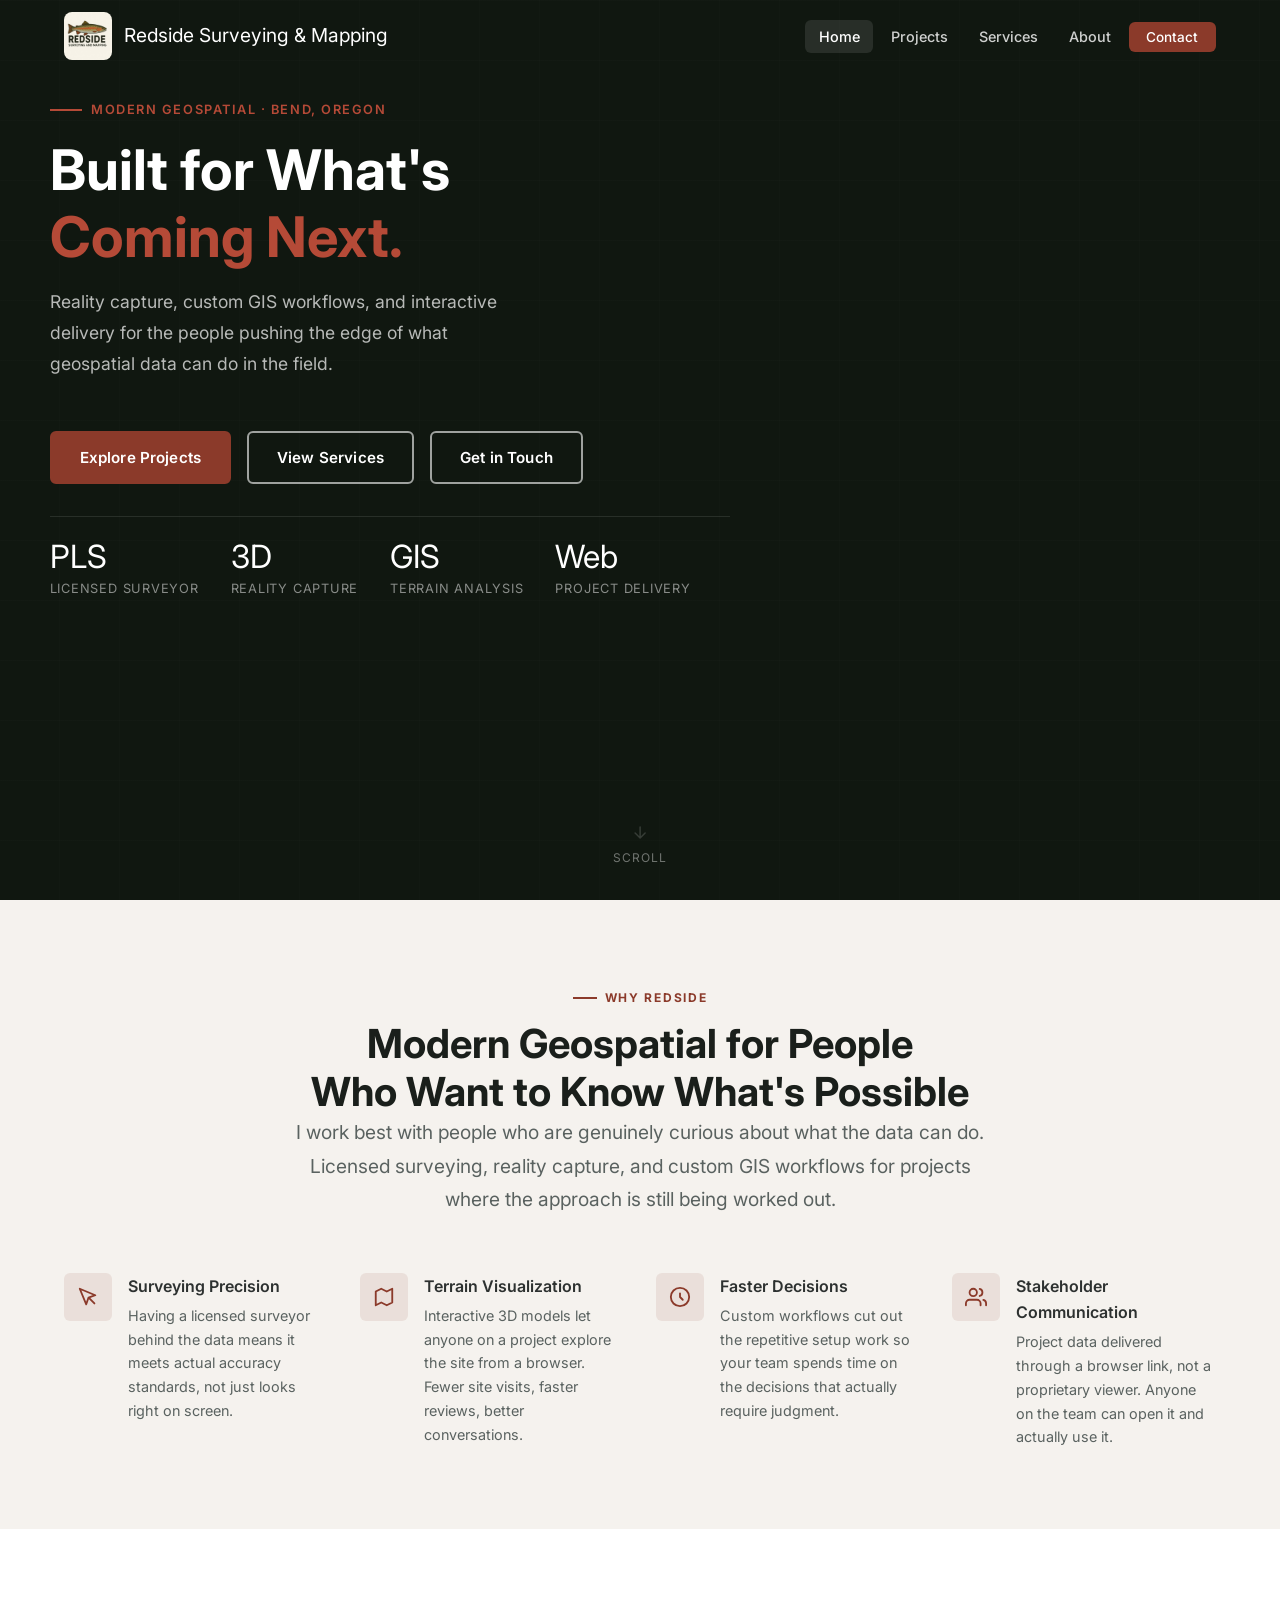
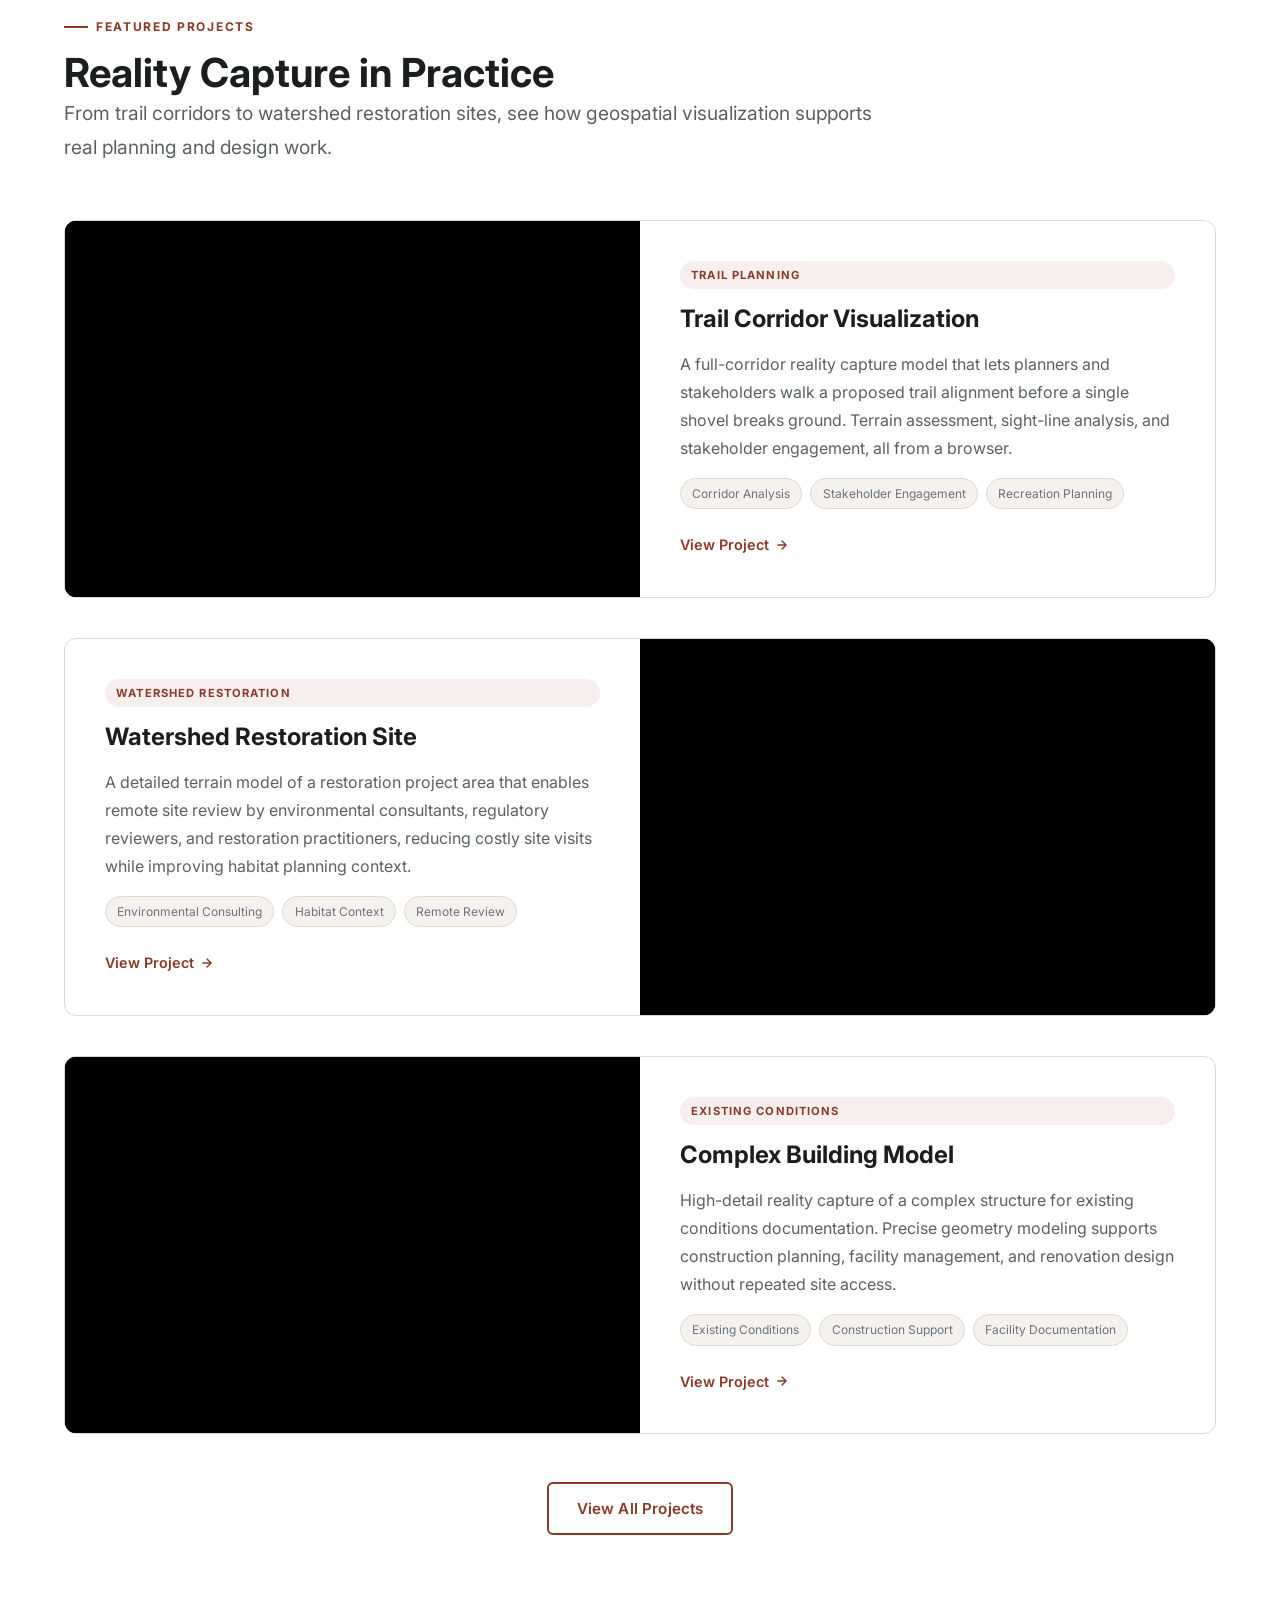
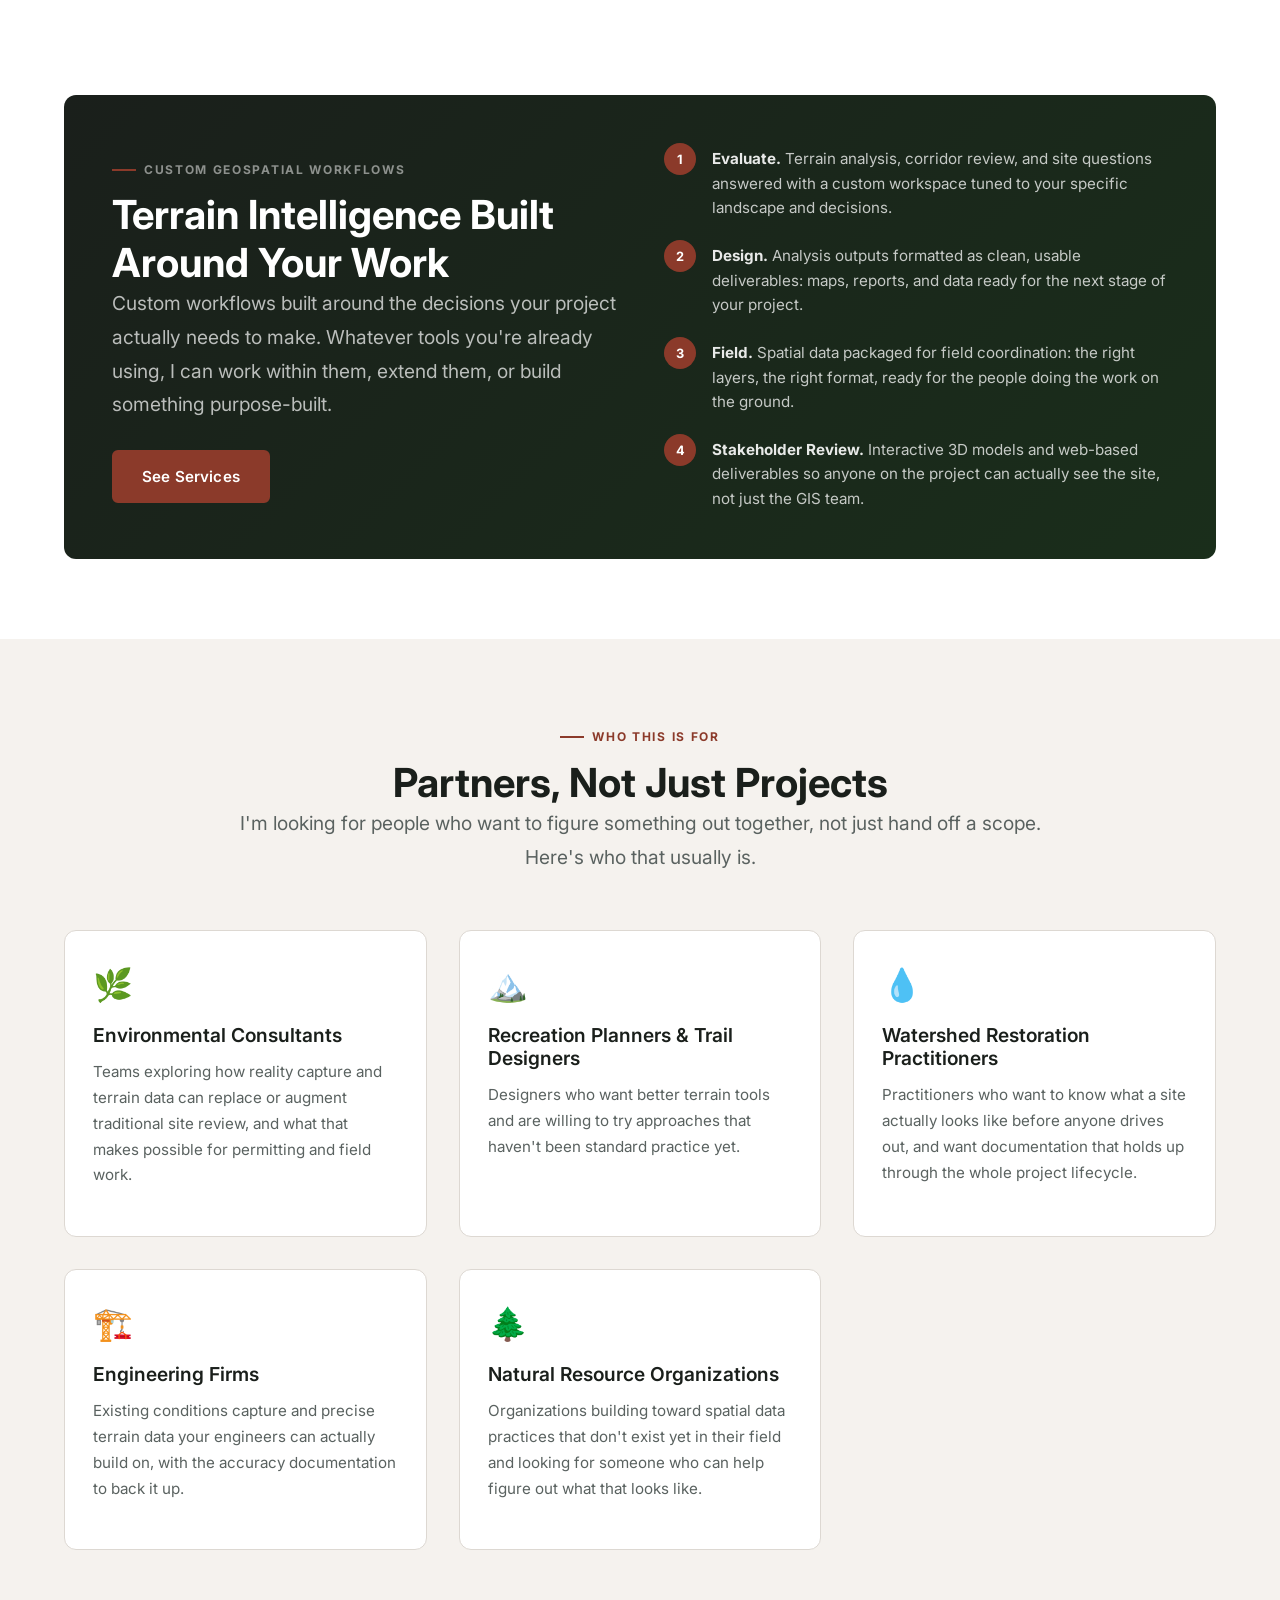
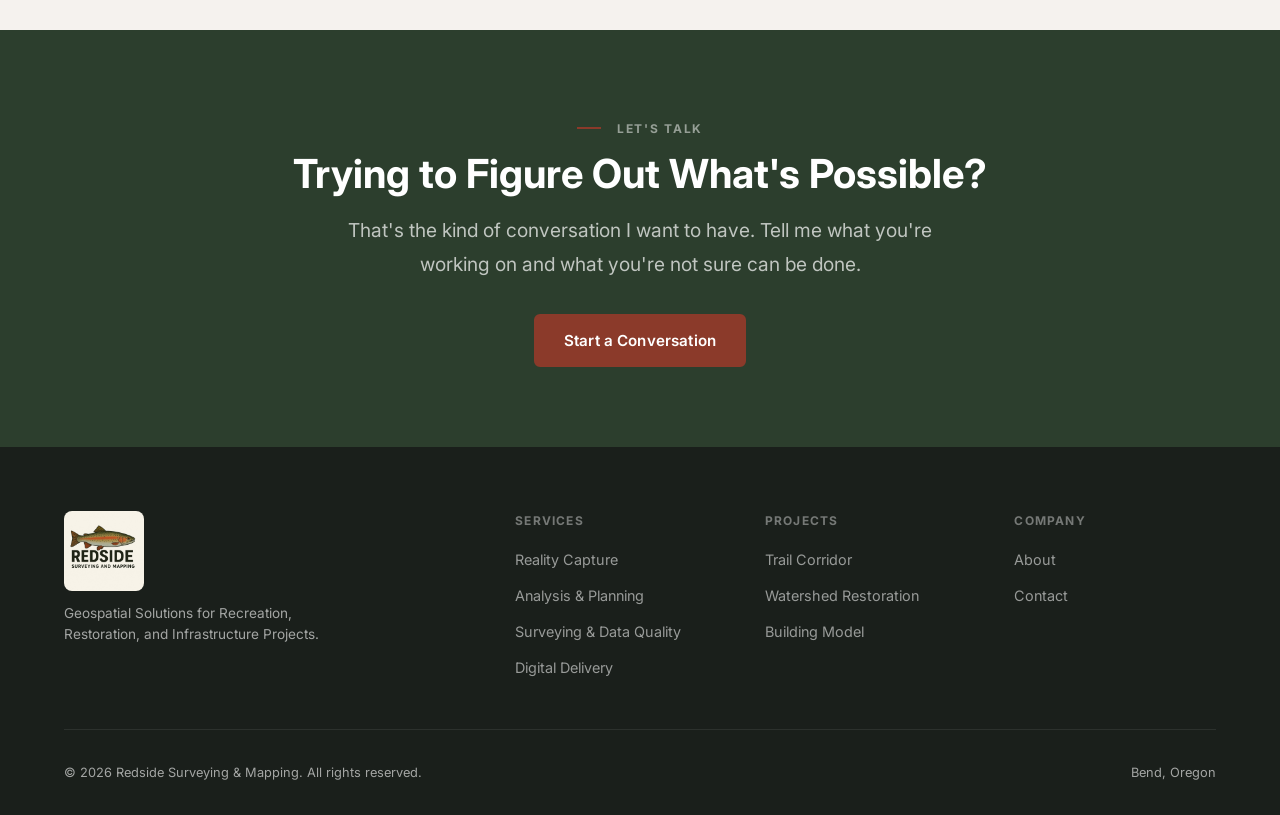
==== index.html @ d4990565 "Remove video placeholder, simplify hero layout, fix carousel timing Co-authored-by: Cursor <cursorag" ====
<!DOCTYPE html>
<html lang="en">
<head>
  <meta charset="UTF-8" />
  <meta name="viewport" content="width=device-width, initial-scale=1, maximum-scale=1, user-scalable=0" />
  <title>Redside Surveying & Mapping | Geospatial Consulting</title>
  <meta name="description" content="Redside Surveying & Mapping provides reality capture, GIS analysis, terrain visualization, and surveying services for environmental consultants, recreation planners, and infrastructure projects in the Pacific Northwest." />
  <link rel="preconnect" href="https://fonts.googleapis.com" />
  <link rel="preconnect" href="https://fonts.gstatic.com" crossorigin />
  <link href="https://fonts.googleapis.com/css2?family=Inter:wght@400;500;600;700;800&display=swap" rel="stylesheet" />
  <link rel="stylesheet" href="css/style.css" />
  <style>
    .fade-in { opacity: 0; transform: translateY(24px); transition: opacity 600ms ease, transform 600ms ease; }
    .fade-in.visible { opacity: 1; transform: translateY(0); }
  </style>
</head>
<body>

  <!-- ===== Navigation ===== -->
  <nav class="nav" aria-label="Main navigation">
    <div class="container nav__inner">
      <a href="index.html" class="nav__logo">
        <img src="images/logo.png" alt="Redside Surveying &amp; Mapping" class="nav__logo-img" />
        <div class="nav__logo-text">
          <span class="nav__logo-name">Redside Surveying &amp; Mapping</span>
        </div>
      </a>
      <ul class="nav__links" role="list">
        <li><a href="index.html">Home</a></li>
        <li><a href="portfolio.html">Projects</a></li>
        <li><a href="services.html">Services</a></li>
        <li><a href="about.html">About</a></li>
        <li><a href="contact.html" class="nav__cta">Contact</a></li>
      </ul>
      <button class="nav__toggle" aria-label="Toggle navigation" aria-expanded="false">
        <span></span><span></span><span></span>
      </button>
    </div>
  </nav>

  <!-- ===== Hero ===== -->
  <section class="hero">
    <div class="hero__carousel">
      <div class="hero__slide active">
        <img src="images/Tumalo_Pano.JPG" alt="Tumalo panorama" class="hero__slide-img hero__slide-img--zoom" />
      </div>
      <div class="hero__slide">
        <img src="images/TumaloCreek_mesh.png" alt="Tumalo Creek reality mesh" class="hero__slide-img" />
      </div>
      <div class="hero__slide">
        <img src="images/Lower DB Butte_UAS.JPG" alt="Lower DB Butte UAS aerial" class="hero__slide-img" />
      </div>
    </div>
    <div class="hero__dim"></div>
    <div class="hero__topo"></div>
    <div class="container hero__content">
      <div class="hero__layout">
        <div class="hero__intro">
          <div class="hero__eyebrow">Modern Geospatial · Bend, Oregon</div>
          <h1>
            Built for What's
            <span>Coming Next.</span>
          </h1>
          <p class="hero__lead">
            Reality capture, custom GIS workflows, and interactive delivery 
            for the people pushing the edge of what geospatial data can do in the field.
          </p>
        </div>

        <div class="hero__rest">
          <div class="hero__actions">
            <a href="portfolio.html" class="btn btn-primary">Explore Projects</a>
            <a href="services.html" class="btn btn-outline">View Services</a>
            <a href="contact.html" class="btn btn-outline">Get in Touch</a>
          </div>
          <div class="hero__stats">
            <div>
              <div class="hero__stat-value">PLS</div>
              <div class="hero__stat-label">Licensed Surveyor</div>
            </div>
            <div>
              <div class="hero__stat-value">3D</div>
              <div class="hero__stat-label">Reality Capture</div>
            </div>
            <div>
              <div class="hero__stat-value">GIS</div>
              <div class="hero__stat-label">Terrain Analysis</div>
            </div>
            <div>
              <div class="hero__stat-value">Web</div>
              <div class="hero__stat-label">Project Delivery</div>
            </div>
          </div>
        </div>
      </div>
    </div>
    <div class="hero__scroll" aria-hidden="true">
      <svg width="16" height="16" viewBox="0 0 16 16" fill="none">
        <path d="M8 3v10M3 9l5 5 5-5" stroke="currentColor" stroke-width="1.5" stroke-linecap="round" stroke-linejoin="round"/>
      </svg>
      Scroll
    </div>
  </section>

  <!-- ===== Value Proposition ===== -->
  <section class="section bg-cream">
    <div class="container">
      <div class="section-header center fade-in">
        <div class="section-eyebrow">Why Redside</div>
        <h2>Modern Geospatial for People<br>Who Want to Know What's Possible</h2>
        <p class="lead" style="margin-inline:auto; max-width:58ch;">
          I work best with people who are genuinely curious about what the data can do. 
          Licensed surveying, reality capture, and custom GIS workflows for projects 
          where the approach is still being worked out.
        </p>
      </div>
      <div class="feature-strip fade-in">
        <div class="feature-item">
          <div class="feature-item__icon">
            <svg width="22" height="22" viewBox="0 0 24 24" fill="none" stroke="currentColor" stroke-width="2" stroke-linecap="round" stroke-linejoin="round"><path d="M3 3l7.07 16.97 2.51-7.39 7.39-2.51L3 3z"/><path d="M13 13l6 6"/></svg>
          </div>
          <div>
            <div class="feature-item__title">Surveying Precision</div>
            <p class="feature-item__text">Having a licensed surveyor behind the data means it meets actual accuracy standards, not just looks right on screen.</p>
          </div>
        </div>
        <div class="feature-item">
          <div class="feature-item__icon">
            <svg width="22" height="22" viewBox="0 0 24 24" fill="none" stroke="currentColor" stroke-width="2" stroke-linecap="round" stroke-linejoin="round"><polygon points="3 6 9 3 15 6 21 3 21 18 15 21 9 18 3 21"/></svg>
          </div>
          <div>
            <div class="feature-item__title">Terrain Visualization</div>
            <p class="feature-item__text">Interactive 3D models let anyone on a project explore the site from a browser. Fewer site visits, faster reviews, better conversations.</p>
          </div>
        </div>
        <div class="feature-item">
          <div class="feature-item__icon">
            <svg width="22" height="22" viewBox="0 0 24 24" fill="none" stroke="currentColor" stroke-width="2" stroke-linecap="round" stroke-linejoin="round"><circle cx="12" cy="12" r="10"/><path d="M12 8v4l3 3"/></svg>
          </div>
          <div>
            <div class="feature-item__title">Faster Decisions</div>
            <p class="feature-item__text">Custom workflows cut out the repetitive setup work so your team spends time on the decisions that actually require judgment.</p>
          </div>
        </div>
        <div class="feature-item">
          <div class="feature-item__icon">
            <svg width="22" height="22" viewBox="0 0 24 24" fill="none" stroke="currentColor" stroke-width="2" stroke-linecap="round" stroke-linejoin="round"><path d="M17 21v-2a4 4 0 0 0-4-4H5a4 4 0 0 0-4 4v2"/><circle cx="9" cy="7" r="4"/><path d="M23 21v-2a4 4 0 0 0-3-3.87"/><path d="M16 3.13a4 4 0 0 1 0 7.75"/></svg>
          </div>
          <div>
            <div class="feature-item__title">Stakeholder Communication</div>
            <p class="feature-item__text">Project data delivered through a browser link, not a proprietary viewer. Anyone on the team can open it and actually use it.</p>
          </div>
        </div>
      </div>
    </div>
  </section>

  <!-- ===== Featured Projects ===== -->
  <section class="section">
    <div class="container">
      <div class="section-header fade-in">
        <div class="section-eyebrow">Featured Projects</div>
        <h2>Reality Capture in Practice</h2>
        <p class="lead">From trail corridors to watershed restoration sites, see how geospatial visualization supports real planning and design work.</p>
      </div>

      <!-- Trail Corridor -->
      <div style="margin-bottom: 2.5rem;" class="fade-in">
        <div class="project-card">
          <div class="project-card__visual">
            <div class="viewer-iframe-container">
              <iframe
                frameborder="0"
                width="800"
                height="640"
                style="background:black"
                allowfullscreen
                src="https://redsidemapping.nira.app/a/aF21v2UqTr6QHk-ubuFTnw/1"
                title="Trail Corridor Visualization 3D Model | Redside Surveying & Mapping">
              </iframe>
            </div>
          </div>
          <div class="project-card__body">
            <span class="project-card__tag">Trail Planning</span>
            <h3 class="project-card__title">Trail Corridor Visualization</h3>
            <p class="project-card__text">A full-corridor reality capture model that lets planners and stakeholders walk a proposed trail alignment before a single shovel breaks ground. Terrain assessment, sight-line analysis, and stakeholder engagement, all from a browser.</p>
            <div class="project-card__tags">
              <span class="tag-pill">Corridor Analysis</span>
              <span class="tag-pill">Stakeholder Engagement</span>
              <span class="tag-pill">Recreation Planning</span>
            </div>
            <a href="project-trail.html" class="card__link" style="margin-top:.5rem;">
              View Project
              <svg width="14" height="14" viewBox="0 0 24 24" fill="none" stroke="currentColor" stroke-width="2.5" stroke-linecap="round" stroke-linejoin="round"><path d="M5 12h14M12 5l7 7-7 7"/></svg>
            </a>
          </div>
        </div>
      </div>

      <!-- Watershed -->
      <div style="margin-bottom: 2.5rem;" class="fade-in">
        <div class="project-card project-card--reverse">
          <div class="project-card__visual">
            <div class="viewer-iframe-container">
              <iframe
                frameborder="0"
                width="800"
                height="640"
                style="background:black"
                allowfullscreen
                src="https://redsidemapping.nira.app/a/89-wfMpBTC66tqV2csEcsw/1"
                title="Watershed Restoration Site 3D Model | Redside Surveying & Mapping">
              </iframe>
            </div>
          </div>
          <div class="project-card__body">
            <span class="project-card__tag">Watershed Restoration</span>
            <h3 class="project-card__title">Watershed Restoration Site</h3>
            <p class="project-card__text">A detailed terrain model of a restoration project area that enables remote site review by environmental consultants, regulatory reviewers, and restoration practitioners, reducing costly site visits while improving habitat planning context.</p>
            <div class="project-card__tags">
              <span class="tag-pill">Environmental Consulting</span>
              <span class="tag-pill">Habitat Context</span>
              <span class="tag-pill">Remote Review</span>
            </div>
            <a href="project-watershed.html" class="card__link" style="margin-top:.5rem;">
              View Project
              <svg width="14" height="14" viewBox="0 0 24 24" fill="none" stroke="currentColor" stroke-width="2.5" stroke-linecap="round" stroke-linejoin="round"><path d="M5 12h14M12 5l7 7-7 7"/></svg>
            </a>
          </div>
        </div>
      </div>

      <!-- Building -->
      <div class="fade-in">
        <div class="project-card">
          <div class="project-card__visual">
            <div class="viewer-iframe-container">
              <iframe
                frameborder="0"
                width="800"
                height="640"
                style="background:black"
                allowfullscreen
                src="https://redsidemapping.nira.app/a/6LRWNEmNTcmTe2MJr3DRqQ/1"
                title="Complex Building 3D Model | Redside Surveying & Mapping">
              </iframe>
            </div>
          </div>
          <div class="project-card__body">
            <span class="project-card__tag">Existing Conditions</span>
            <h3 class="project-card__title">Complex Building Model</h3>
            <p class="project-card__text">High-detail reality capture of a complex structure for existing conditions documentation. Precise geometry modeling supports construction planning, facility management, and renovation design without repeated site access.</p>
            <div class="project-card__tags">
              <span class="tag-pill">Existing Conditions</span>
              <span class="tag-pill">Construction Support</span>
              <span class="tag-pill">Facility Documentation</span>
            </div>
            <a href="project-building.html" class="card__link" style="margin-top:.5rem;">
              View Project
              <svg width="14" height="14" viewBox="0 0 24 24" fill="none" stroke="currentColor" stroke-width="2.5" stroke-linecap="round" stroke-linejoin="round"><path d="M5 12h14M12 5l7 7-7 7"/></svg>
            </a>
          </div>
        </div>
      </div>

      <div style="text-align:center; margin-top:3rem;" class="fade-in">
        <a href="portfolio.html" class="btn btn-outline-dark">View All Projects</a>
      </div>
    </div>
  </section>

  <!-- ===== Custom Workflows / Terrain Intelligence ===== -->
  <section class="section">
    <div class="container fade-in">
      <div class="workflow-highlight">
        <div>
          <div class="section-eyebrow" style="color:rgba(255,255,255,.5);">Custom Geospatial Workflows</div>
          <h2>Terrain Intelligence Built Around Your Work</h2>
          <p class="lead" style="margin-bottom:1.75rem;">Custom workflows built around the decisions your project actually needs to make. Whatever tools you're already using, I can work within them, extend them, or build something purpose-built.</p>
          <a href="services.html" class="btn btn-primary">See Services</a>
        </div>
        <div class="workflow-highlight__steps">
          <div class="workflow-step">
            <div class="workflow-step__num">1</div>
            <p class="workflow-step__text"><strong style="color:rgba(255,255,255,.9);">Evaluate.</strong> Terrain analysis, corridor review, and site questions answered with a custom workspace tuned to your specific landscape and decisions.</p>
          </div>
          <div class="workflow-step">
            <div class="workflow-step__num">2</div>
            <p class="workflow-step__text"><strong style="color:rgba(255,255,255,.9);">Design.</strong> Analysis outputs formatted as clean, usable deliverables: maps, reports, and data ready for the next stage of your project.</p>
          </div>
          <div class="workflow-step">
            <div class="workflow-step__num">3</div>
            <p class="workflow-step__text"><strong style="color:rgba(255,255,255,.9);">Field.</strong> Spatial data packaged for field coordination: the right layers, the right format, ready for the people doing the work on the ground.</p>
          </div>
          <div class="workflow-step">
            <div class="workflow-step__num">4</div>
            <p class="workflow-step__text"><strong style="color:rgba(255,255,255,.9);">Stakeholder Review.</strong> Interactive 3D models and web-based deliverables so anyone on the project can actually see the site, not just the GIS team.</p>
          </div>
        </div>
      </div>
    </div>
  </section>

  <!-- ===== Who We Serve ===== -->
  <section class="section bg-cream">
    <div class="container">
      <div class="section-header center fade-in">
        <div class="section-eyebrow">Who This Is For</div>
        <h2>Partners, Not Just Projects</h2>
        <p class="lead" style="margin-inline:auto;">I'm looking for people who want to figure something out together, not just hand off a scope. Here's who that usually is.</p>
      </div>
      <div class="grid-3 fade-in">
        <div class="card">
          <div class="card__body">
            <div style="font-size:2rem; margin-bottom:.75rem;">🌿</div>
            <h4 class="card__title">Environmental Consultants</h4>
            <p class="card__text">Teams exploring how reality capture and terrain data can replace or augment traditional site review, and what that makes possible for permitting and field work.</p>
          </div>
        </div>
        <div class="card">
          <div class="card__body">
            <div style="font-size:2rem; margin-bottom:.75rem;">🏔️</div>
            <h4 class="card__title">Recreation Planners &amp; Trail Designers</h4>
            <p class="card__text">Designers who want better terrain tools and are willing to try approaches that haven't been standard practice yet.</p>
          </div>
        </div>
        <div class="card">
          <div class="card__body">
            <div style="font-size:2rem; margin-bottom:.75rem;">💧</div>
            <h4 class="card__title">Watershed Restoration Practitioners</h4>
            <p class="card__text">Practitioners who want to know what a site actually looks like before anyone drives out, and want documentation that holds up through the whole project lifecycle.</p>
          </div>
        </div>
        <div class="card">
          <div class="card__body">
            <div style="font-size:2rem; margin-bottom:.75rem;">🏗️</div>
            <h4 class="card__title">Engineering Firms</h4>
            <p class="card__text">Existing conditions capture and precise terrain data your engineers can actually build on, with the accuracy documentation to back it up.</p>
          </div>
        </div>
        <div class="card">
          <div class="card__body">
            <div style="font-size:2rem; margin-bottom:.75rem;">🌲</div>
            <h4 class="card__title">Natural Resource Organizations</h4>
            <p class="card__text">Organizations building toward spatial data practices that don't exist yet in their field and looking for someone who can help figure out what that looks like.</p>
          </div>
        </div>
      </div>
    </div>
  </section>

  <!-- ===== CTA Banner ===== -->
  <section class="section bg-earth">
    <div class="container text-center fade-in">
      <div class="section-eyebrow" style="color:rgba(255,255,255,.5); justify-content:center;">
        <span style="background:rgba(255,255,255,.2);"></span>
        Let's Talk
      </div>
      <h2 style="color:#fff; margin-bottom:1rem;">Trying to Figure Out What's Possible?</h2>
      <p class="lead" style="color:rgba(255,255,255,.7); margin-inline:auto; max-width:50ch; margin-bottom:2rem;">
        That's the kind of conversation I want to have. Tell me what you're working on and what you're not sure can be done.
      </p>
      <a href="contact.html" class="btn btn-primary">Start a Conversation</a>
    </div>
  </section>

  <!-- ===== Footer ===== -->
  <footer class="footer">
    <div class="container">
      <div class="footer__grid">
        <div>
          <img src="images/logo.png" alt="Redside Surveying &amp; Mapping" style="height:80px; border-radius:8px; margin-bottom:.75rem; display:block;" />
          <p class="footer__tagline">Geospatial Solutions for Recreation,<br>Restoration, and Infrastructure Projects.</p>
        </div>
        <div>
          <div class="footer__heading">Services</div>
          <ul class="footer__links">
            <li><a href="services.html">Reality Capture</a></li>
            <li><a href="services.html">Analysis &amp; Planning</a></li>
            <li><a href="services.html">Surveying &amp; Data Quality</a></li>
            <li><a href="services.html">Digital Delivery</a></li>
          </ul>
        </div>
        <div>
          <div class="footer__heading">Projects</div>
          <ul class="footer__links">
            <li><a href="project-trail.html">Trail Corridor</a></li>
            <li><a href="project-watershed.html">Watershed Restoration</a></li>
            <li><a href="project-building.html">Building Model</a></li>
          </ul>
        </div>
        <div>
          <div class="footer__heading">Company</div>
          <ul class="footer__links">
            <li><a href="about.html">About</a></li>
            <li><a href="contact.html">Contact</a></li>
          </ul>
        </div>
      </div>
      <div class="footer__bottom">
        <span>&copy; 2026 Redside Surveying &amp; Mapping. All rights reserved.</span>
        <span>Bend, Oregon</span>
      </div>
    </div>
  </footer>

  <script src="js/main.js"></script>
</body>
</html>
---- css/style.css ----
/* ============================================================
   Redside Surveying & Mapping — Main Stylesheet
   ============================================================ */

/* --- Variables & Reset ------------------------------------ */
:root {
  --color-earth:       #2C3E2D;   /* deep forest green */
  --color-rust:        #8B3A2A;   /* redside accent */
  --color-rust-light:  #B54A37;
  --color-stone:       #6B7280;
  --color-cream:       #F5F2EE;
  --color-white:       #FFFFFF;
  --color-dark:        #1A1F1B;
  --color-text:        #2D3130;
  --color-text-muted:  #5A6260;
  --color-border:      #DDD8D2;

  --font-sans:    'Inter', system-ui, -apple-system, sans-serif;
  --font-serif:   'Inter', system-ui, -apple-system, sans-serif;

  --max-width: 1200px;
  --nav-height: 72px;
  --radius: 6px;
  --radius-lg: 12px;
  --shadow-sm: 0 1px 3px rgba(0,0,0,.08);
  --shadow-md: 0 4px 16px rgba(0,0,0,.10);
  --shadow-lg: 0 8px 32px rgba(0,0,0,.14);

  --transition: 220ms ease;
}

*, *::before, *::after { box-sizing: border-box; margin: 0; padding: 0; }

html { scroll-behavior: smooth; font-size: 16px; }

body {
  font-family: var(--font-sans);
  color: var(--color-text);
  background: var(--color-white);
  line-height: 1.65;
  -webkit-font-smoothing: antialiased;
}

img { display: block; max-width: 100%; height: auto; }
a  { color: inherit; text-decoration: none; }
ul { list-style: none; }

/* --- Typography ------------------------------------------- */
h1, h2, h3, h4 {
  font-family: var(--font-serif);
  font-weight: 700;
  line-height: 1.2;
  color: var(--color-dark);
}
h1 { font-size: clamp(2rem, 5vw, 3.5rem); }
h2 { font-size: clamp(1.6rem, 3.5vw, 2.5rem); }
h3 { font-size: clamp(1.2rem, 2.5vw, 1.6rem); }
h4 { font-size: 1.1rem; font-family: var(--font-sans); font-weight: 600; }

p { max-width: 68ch; }

.lead {
  font-size: clamp(1.05rem, 2vw, 1.2rem);
  color: var(--color-text-muted);
  line-height: 1.75;
}

/* --- Layout Utilities ------------------------------------- */
.container {
  width: 100%;
  max-width: var(--max-width);
  margin-inline: auto;
  padding-inline: 1.5rem;
}

.section { padding: 5rem 0; }
.section--sm { padding: 3rem 0; }
.section--lg { padding: 7rem 0; }

.grid-2 { display: grid; grid-template-columns: repeat(2, 1fr); gap: 2.5rem; }
.grid-3 { display: grid; grid-template-columns: repeat(3, 1fr); gap: 2rem; }
.grid-4 { display: grid; grid-template-columns: repeat(4, 1fr); gap: 1.5rem; }

.flex       { display: flex; }
.flex-center { display: flex; align-items: center; justify-content: center; }
.gap-1 { gap: .5rem; }
.gap-2 { gap: 1rem; }
.gap-3 { gap: 1.5rem; }

.text-center { text-align: center; }
.text-muted  { color: var(--color-text-muted); }

.bg-cream { background: var(--color-cream); }
.bg-dark  { background: var(--color-dark); color: var(--color-white); }
.bg-earth { background: var(--color-earth); color: var(--color-white); }

/* --- Buttons --------------------------------------------- */
.btn {
  display: inline-flex;
  align-items: center;
  gap: .5rem;
  padding: .75rem 1.75rem;
  border-radius: var(--radius);
  font-weight: 600;
  font-size: .95rem;
  letter-spacing: .01em;
  cursor: pointer;
  border: 2px solid transparent;
  transition: all var(--transition);
  white-space: nowrap;
}

.btn-primary {
  background: var(--color-rust);
  color: var(--color-white);
  border-color: var(--color-rust);
}
.btn-primary:hover {
  background: var(--color-rust-light);
  border-color: var(--color-rust-light);
  transform: translateY(-1px);
  box-shadow: var(--shadow-md);
}

.btn-outline {
  background: transparent;
  color: var(--color-white);
  border-color: rgba(255,255,255,.6);
}
.btn-outline:hover {
  background: rgba(255,255,255,.12);
  border-color: var(--color-white);
}

.btn-outline-dark {
  background: transparent;
  color: var(--color-rust);
  border-color: var(--color-rust);
}
.btn-outline-dark:hover {
  background: var(--color-rust);
  color: var(--color-white);
}

/* --- Navigation ------------------------------------------ */
.nav {
  position: fixed;
  top: 0; left: 0; right: 0;
  height: var(--nav-height);
  z-index: 1000;
  transition: background var(--transition), box-shadow var(--transition);
}

.nav.scrolled {
  background: rgba(26, 31, 27, .96);
  backdrop-filter: blur(10px);
  box-shadow: 0 1px 0 rgba(255,255,255,.08);
}

.nav__inner {
  display: flex;
  align-items: center;
  justify-content: space-between;
  height: 100%;
}

.nav__logo {
  display: flex;
  flex-direction: row;
  align-items: center;
  gap: .75rem;
}

.nav__logo-img {
  height: 48px;
  width: 48px;
  object-fit: cover;
  border-radius: 8px;
  flex-shrink: 0;
}

.nav__logo-text {
  display: flex;
  flex-direction: column;
  gap: .1rem;
}

.nav__logo-name {
  font-family: var(--font-serif);
  font-size: 1.2rem;
  color: var(--color-white);
  line-height: 1;
}

.nav__logo-tag {
  font-size: .65rem;
  color: rgba(255,255,255,.55);
  letter-spacing: .08em;
  text-transform: uppercase;
}

.nav__links {
  display: flex;
  align-items: center;
  gap: .25rem;
}

.nav__links a {
  padding: .5rem .85rem;
  border-radius: var(--radius);
  color: rgba(255,255,255,.8);
  font-size: .9rem;
  font-weight: 500;
  transition: all var(--transition);
}
.nav__links a:hover,
.nav__links a.active {
  color: var(--color-white);
  background: rgba(255,255,255,.1);
}

.nav__cta {
  font-size: .85rem !important;
  padding: .45rem 1.1rem !important;
  background: var(--color-rust) !important;
  color: var(--color-white) !important;
  border-radius: var(--radius) !important;
}
.nav__cta:hover {
  background: var(--color-rust-light) !important;
}

.nav__toggle {
  display: none;
  flex-direction: column;
  gap: 5px;
  cursor: pointer;
  padding: .5rem;
}
.nav__toggle span {
  display: block;
  width: 24px;
  height: 2px;
  background: var(--color-white);
  border-radius: 2px;
  transition: all var(--transition);
}

/* --- Hero ------------------------------------------------- */
.hero {
  position: relative;
  min-height: 100vh;
  display: flex;
  align-items: flex-start;
  overflow: hidden;
  background: var(--color-dark);
}

.hero__bg {
  position: absolute;
  inset: 0;
  background: linear-gradient(
    135deg,
    #0F1A10 0%,
    #1A2E1B 35%,
    #2C3E2D 65%,
    #1A2010 100%
  );
}

.hero__overlay {
  position: absolute;
  inset: 0;
  background: url("data:image/svg+xml,%3Csvg xmlns='http://www.w3.org/2000/svg' width='60' height='60'%3E%3Cpath d='M0 30 Q15 0 30 30 Q45 60 60 30' fill='none' stroke='rgba(255,255,255,.02)' stroke-width='1'/%3E%3C/svg%3E");
  opacity: .6;
}

.hero__topo {
  position: absolute;
  inset: 0;
  background-image:
    repeating-linear-gradient(
      0deg,
      transparent,
      transparent 59px,
      rgba(255,255,255,.025) 60px
    ),
    repeating-linear-gradient(
      90deg,
      transparent,
      transparent 59px,
      rgba(255,255,255,.015) 60px
    );
}

/* --- Hero carousel ---------------------------------------- */
.hero__carousel {
  position: absolute;
  inset: 0;
  overflow: hidden;
}

.hero__slide {
  position: absolute;
  inset: 0;
  opacity: 0;
  transition: opacity 1.5s ease;
}

.hero__slide.active {
  opacity: 1;
}

.hero__slide-img {
  width: 100%;
  height: 100%;
  object-fit: cover;
  object-position: center;
  display: block;
}

.hero__slide-img--zoom {
  transform: scale(1.15);
  transform-origin: center center;
}

.hero__dim {
  position: absolute;
  inset: 0;
  background: rgba(10, 18, 10, 0.58);
}

.hero__content.container {
  max-width: min(1320px, 96vw);
}

.hero__content {
  position: relative;
  z-index: 2;
  padding-top: calc(var(--nav-height) + 1.25rem);
  padding-bottom: 5rem;
  width: 100%;
}

.hero__layout {
  display: flex;
  flex-direction: column;
  gap: clamp(1.25rem, 3vw, 2rem);
  max-width: 680px;
}

.hero__intro {}

.hero__rest {}

.hero__video-player,
.hero__video-placeholder {
  width: 100%;
  aspect-ratio: 16 / 9;
  border-radius: var(--radius-lg);
}

.hero__video-player {
  border: 1px solid rgba(255, 255, 255, .18);
  box-shadow:
    0 4px 24px rgba(0, 0, 0, .4),
    0 0 0 1px rgba(181, 74, 55, .15);
}

.hero__video-placeholder {
  border: 1px solid rgba(255, 255, 255, .2);
  background: rgba(0, 0, 0, .35);
  display: flex;
  flex-direction: column;
  align-items: center;
  justify-content: center;
  gap: .75rem;
  color: rgba(255, 255, 255, .65);
  font-size: .8rem;
  font-weight: 600;
  letter-spacing: .08em;
  text-transform: uppercase;
  box-shadow:
    0 8px 48px rgba(0, 0, 0, .45),
    0 0 0 1px rgba(181, 74, 55, .2);
}

.hero__video-placeholder svg {
  width: 64px;
  height: 64px;
  opacity: .85;
  color: var(--color-rust-light);
  filter: drop-shadow(0 2px 8px rgba(0, 0, 0, .4));
}

.hero__video-caption {
  margin: .85rem 0 0;
  text-align: center;
  font-size: .78rem;
  font-weight: 600;
  letter-spacing: .06em;
  text-transform: uppercase;
  color: rgba(255, 255, 255, .55);
  line-height: 1.4;
}

.hero__eyebrow {
  display: inline-flex;
  align-items: center;
  gap: .6rem;
  font-size: .8rem;
  font-weight: 600;
  letter-spacing: .12em;
  text-transform: uppercase;
  color: var(--color-rust-light);
  margin-bottom: 1rem;
}

.hero__eyebrow::before {
  content: '';
  display: block;
  width: 32px;
  height: 2px;
  background: var(--color-rust-light);
}

.hero h1 {
  color: var(--color-white);
  margin-bottom: 1rem;
}

.hero h1 span {
  color: var(--color-rust-light);
  display: block;
}

.hero__lead {
  font-size: clamp(1rem, 2vw, 1.1rem);
  color: rgba(255,255,255,.7);
  line-height: 1.75;
  margin-bottom: 1.25rem;
  max-width: 42ch;
}

.hero__intro h1 {
  font-size: clamp(2.25rem, 4.5vw, 3.5rem);
}

.hero__actions {
  display: flex;
  gap: 1rem;
  flex-wrap: wrap;
}

.hero__stats {
  display: flex;
  gap: 2rem;
  margin-top: 2rem;
  padding-top: 1.5rem;
  border-top: 1px solid rgba(255,255,255,.1);
  flex-wrap: wrap;
}

.hero__stat-value {
  font-family: var(--font-serif);
  font-size: 2rem;
  color: var(--color-white);
  line-height: 1;
}

.hero__stat-label {
  font-size: .8rem;
  color: rgba(255,255,255,.5);
  letter-spacing: .06em;
  text-transform: uppercase;
  margin-top: .3rem;
}

.hero__scroll {
  position: absolute;
  bottom: 2rem;
  left: 50%;
  transform: translateX(-50%);
  display: flex;
  flex-direction: column;
  align-items: center;
  gap: .5rem;
  color: rgba(255,255,255,.4);
  font-size: .75rem;
  letter-spacing: .08em;
  text-transform: uppercase;
  animation: bounce 2s infinite;
}

.hero__scroll svg {
  opacity: .4;
}

@keyframes bounce {
  0%, 100% { transform: translateX(-50%) translateY(0); }
  50%       { transform: translateX(-50%) translateY(6px); }
}

/* --- Section Headers -------------------------------------- */
.section-header {
  margin-bottom: 3.5rem;
}

.section-header.center { text-align: center; }
.section-header.center p { margin-inline: auto; }

.section-eyebrow {
  display: inline-flex;
  align-items: center;
  gap: .5rem;
  font-size: .75rem;
  font-weight: 700;
  letter-spacing: .14em;
  text-transform: uppercase;
  color: var(--color-rust);
  margin-bottom: .75rem;
}

.section-eyebrow::before {
  content: '';
  display: block;
  width: 24px;
  height: 2px;
  background: var(--color-rust);
}

/* --- Cards ----------------------------------------------- */
.card {
  background: var(--color-white);
  border-radius: var(--radius-lg);
  border: 1px solid var(--color-border);
  overflow: hidden;
  transition: transform var(--transition), box-shadow var(--transition);
}

.card:hover {
  transform: translateY(-3px);
  box-shadow: var(--shadow-lg);
}

.card__img {
  aspect-ratio: 16/9;
  overflow: hidden;
  background: var(--color-earth);
  position: relative;
}

.card__img img {
  width: 100%;
  height: 100%;
  object-fit: cover;
  transition: transform 400ms ease;
}

.card:hover .card__img img { transform: scale(1.04); }

.card__body { padding: 1.75rem; }

.card__tag {
  display: inline-block;
  font-size: .7rem;
  font-weight: 700;
  letter-spacing: .1em;
  text-transform: uppercase;
  color: var(--color-rust);
  background: rgba(139, 58, 42, .08);
  padding: .3rem .7rem;
  border-radius: 999px;
  margin-bottom: 1rem;
}

.card__title {
  font-size: 1.2rem;
  margin-bottom: .75rem;
  font-family: var(--font-serif);
}

.card__text {
  color: var(--color-text-muted);
  font-size: .95rem;
  line-height: 1.7;
  margin-bottom: 1.25rem;
}

.card__link {
  font-size: .9rem;
  font-weight: 600;
  color: var(--color-rust);
  display: inline-flex;
  align-items: center;
  gap: .4rem;
  transition: gap var(--transition);
}
.card__link:hover { gap: .7rem; }

/* --- Project / Portfolio Cards ---------------------------- */
.project-card {
  background: var(--color-white);
  border-radius: var(--radius-lg);
  overflow: hidden;
  border: 1px solid var(--color-border);
  display: grid;
  grid-template-columns: 1fr 1fr;
  transition: box-shadow var(--transition);
}
.project-card:hover { box-shadow: var(--shadow-lg); }

.project-card--reverse { direction: rtl; }
.project-card--reverse > * { direction: ltr; }

.project-card__visual {
  aspect-ratio: unset;
  background: var(--color-earth);
  position: relative;
  overflow: hidden;
  min-height: 320px;
}

/* NIRA embeds on home / portfolio cards */
.project-card__visual .viewer-iframe-container {
  position: absolute;
  inset: 0;
  width: 100%;
  height: 100%;
  min-height: 100%;
  aspect-ratio: unset;
  border: none;
  border-radius: 0;
}

.project-card__visual img {
  width: 100%;
  height: 100%;
  object-fit: cover;
  position: absolute;
  inset: 0;
}

.project-card__viewer-placeholder {
  position: absolute;
  inset: 0;
  display: flex;
  flex-direction: column;
  align-items: center;
  justify-content: center;
  gap: 1rem;
  background: linear-gradient(135deg, #1A2E1B, #2C3E2D);
  color: rgba(255,255,255,.7);
  text-align: center;
  padding: 2rem;
}

.project-card__viewer-placeholder svg {
  opacity: .5;
}

.project-card__viewer-placeholder span {
  font-size: .8rem;
  letter-spacing: .08em;
  text-transform: uppercase;
  opacity: .6;
}

.project-card__body {
  padding: 2.5rem;
  display: flex;
  flex-direction: column;
  justify-content: center;
  gap: 1rem;
}

.project-card__tag {
  display: inline-block;
  font-size: .7rem;
  font-weight: 700;
  letter-spacing: .1em;
  text-transform: uppercase;
  color: var(--color-rust);
  background: rgba(139, 58, 42, .08);
  padding: .3rem .7rem;
  border-radius: 999px;
}

.project-card__title {
  font-family: var(--font-serif);
  font-size: 1.5rem;
}

.project-card__text {
  color: var(--color-text-muted);
  line-height: 1.75;
}

.project-card__tags {
  display: flex;
  flex-wrap: wrap;
  gap: .5rem;
}

.tag-pill {
  font-size: .75rem;
  padding: .3rem .7rem;
  border-radius: 999px;
  background: var(--color-cream);
  color: var(--color-stone);
  border: 1px solid var(--color-border);
}

/* --- Services -------------------------------------------- */
.service-group {
  background: var(--color-white);
  border-radius: var(--radius-lg);
  border: 1px solid var(--color-border);
  overflow: hidden;
}

.service-group__header {
  padding: 1.75rem 2rem;
  background: var(--color-earth);
  color: var(--color-white);
  display: flex;
  align-items: center;
  gap: 1rem;
}

.service-group__icon {
  width: 44px;
  height: 44px;
  background: rgba(255,255,255,.12);
  border-radius: var(--radius);
  display: flex;
  align-items: center;
  justify-content: center;
  flex-shrink: 0;
}

.service-group__title {
  font-size: 1.1rem;
  font-family: var(--font-sans);
  font-weight: 700;
  color: var(--color-white);
}

.service-group__list {
  padding: 1.25rem 2rem 1.75rem;
}

.service-group__list li {
  padding: .6rem 0;
  border-bottom: 1px solid var(--color-border);
  font-size: .95rem;
  color: var(--color-text-muted);
  display: flex;
  align-items: center;
  gap: .6rem;
}

.service-group__list li:last-child { border-bottom: none; }

.service-group__list li::before {
  content: '';
  display: block;
  width: 6px;
  height: 6px;
  border-radius: 50%;
  background: var(--color-rust);
  flex-shrink: 0;
}

/* --- Viewer Placeholder ---------------------------------- */
.viewer-placeholder {
  width: 100%;
  aspect-ratio: 16/9;
  background: linear-gradient(135deg, #0F1A10, #1A2E1B, #2C3E2D);
  border-radius: var(--radius-lg);
  display: flex;
  flex-direction: column;
  align-items: center;
  justify-content: center;
  gap: 1.25rem;
  color: rgba(255,255,255,.7);
  text-align: center;
  padding: 2rem;
  position: relative;
  overflow: hidden;
  border: 1px solid rgba(255,255,255,.06);
}

.viewer-placeholder::before {
  content: '';
  position: absolute;
  inset: 0;
  background-image:
    repeating-linear-gradient(
      0deg, transparent, transparent 39px,
      rgba(255,255,255,.02) 40px
    ),
    repeating-linear-gradient(
      90deg, transparent, transparent 39px,
      rgba(255,255,255,.015) 40px
    );
}

.viewer-placeholder__icon {
  width: 72px;
  height: 72px;
  background: rgba(255,255,255,.06);
  border-radius: 50%;
  display: flex;
  align-items: center;
  justify-content: center;
  position: relative;
}

.viewer-placeholder h3 {
  color: var(--color-white);
  position: relative;
}

.viewer-placeholder p {
  font-size: .9rem;
  color: rgba(255,255,255,.5);
  position: relative;
  max-width: 40ch;
  margin-inline: auto;
}

.viewer-iframe-container {
  width: 100%;
  position: relative;
  border-radius: var(--radius-lg);
  overflow: hidden;
  border: 1px solid rgba(255,255,255,.08);
  background: black;
  /* Enforce 16:9 aspect ratio */
  aspect-ratio: 16 / 9;
}

.viewer-iframe-container iframe {
  position: absolute;
  top: 0; left: 0;
  width: 100%;
  height: 100%;
  border: none;
  background: black;
  display: block;
}

/* Full-width project viewer (main embed on project pages) */
.viewer-iframe-container--hero {
  aspect-ratio: unset;
  min-height: min(72vh, 820px);
}

.viewer-section__hint {
  text-align: center;
  font-size: .85rem;
  color: var(--color-text-muted);
  margin-top: .75rem;
}

.contact-form__honeypot {
  position: absolute;
  left: -9999px;
  width: 1px;
  height: 1px;
  opacity: 0;
  pointer-events: none;
}

.contact-form__success {
  background: var(--color-cream);
  border: 1px solid var(--color-border);
  border-left: 4px solid var(--color-earth);
  border-radius: var(--radius);
  padding: 1.5rem 1.75rem;
  margin-bottom: 1.5rem;
  font-size: 1.05rem;
  line-height: 1.6;
  color: var(--color-text);
}

/* Teaser on home/portfolio: link to project page instead of tiny iframe */
.project-card__visual--link {
  display: flex;
  flex-direction: column;
  align-items: center;
  justify-content: center;
  gap: .75rem;
  min-height: 280px;
  direction: ltr;
  background: linear-gradient(160deg, #0F1A10, #1A2E1B, #2C3E2D);
  color: rgba(255, 255, 255, .85);
  text-decoration: none;
  transition: filter var(--transition);
}

.project-card__visual--link:hover {
  filter: brightness(1.08);
}

.project-card__visual--link svg {
  opacity: .55;
}

.project-card__visual-cta {
  font-size: .8rem;
  font-weight: 600;
  letter-spacing: .08em;
  text-transform: uppercase;
  color: var(--color-rust-light);
}

.project-card__visual-sub {
  font-size: .75rem;
  color: rgba(255, 255, 255, .45);
  max-width: 22ch;
  text-align: center;
  line-height: 1.5;
}

/* --- Differentiator / Feature Strips --------------------- */
.feature-strip {
  display: flex;
  gap: 2rem;
  flex-wrap: wrap;
}

.feature-item {
  flex: 1;
  min-width: 220px;
  display: flex;
  gap: 1rem;
  align-items: flex-start;
}

.feature-item__icon {
  width: 48px;
  height: 48px;
  background: rgba(139, 58, 42, .1);
  border-radius: var(--radius);
  display: flex;
  align-items: center;
  justify-content: center;
  flex-shrink: 0;
  color: var(--color-rust);
}

.feature-item__title {
  font-size: 1rem;
  font-weight: 600;
  margin-bottom: .3rem;
}

.feature-item__text {
  font-size: .9rem;
  color: var(--color-text-muted);
  line-height: 1.65;
}

.workflow-pipeline {
  display: flex;
  flex-wrap: wrap;
  align-items: center;
  gap: .5rem .35rem;
  margin: 1.25rem 0 1rem;
}

.workflow-pipeline__step {
  font-size: .78rem;
  font-weight: 600;
  letter-spacing: .04em;
  text-transform: uppercase;
  color: var(--color-earth);
  background: rgba(44, 62, 45, .08);
  padding: .4rem .75rem;
  border-radius: 999px;
}

.workflow-pipeline__arrow {
  color: var(--color-rust);
  font-weight: 700;
  font-size: .9rem;
  line-height: 1;
}

/* --- Workflow Highlight ----------------------------------- */
.workflow-highlight {
  background: linear-gradient(135deg, var(--color-dark), #1A2E1B);
  color: var(--color-white);
  border-radius: var(--radius-lg);
  padding: 3rem;
  display: grid;
  grid-template-columns: 1fr 1fr;
  gap: 3rem;
  align-items: center;
}

.workflow-highlight h2 { color: var(--color-white); }

.workflow-highlight .lead { color: rgba(255,255,255,.7); }

.workflow-highlight__steps {
  display: flex;
  flex-direction: column;
  gap: 1.25rem;
}

.workflow-step {
  display: flex;
  gap: 1rem;
  align-items: flex-start;
}

.workflow-step__num {
  width: 32px;
  height: 32px;
  background: var(--color-rust);
  border-radius: 50%;
  display: flex;
  align-items: center;
  justify-content: center;
  font-size: .8rem;
  font-weight: 700;
  flex-shrink: 0;
  color: var(--color-white);
}

.workflow-step__text {
  padding-top: .25rem;
  font-size: .95rem;
  color: rgba(255,255,255,.75);
  line-height: 1.6;
}

/* --- Testimonial / Callout ------------------------------- */
.callout {
  background: var(--color-cream);
  border-left: 4px solid var(--color-rust);
  border-radius: 0 var(--radius) var(--radius) 0;
  padding: 1.75rem 2rem;
}

.callout p {
  font-size: 1.05rem;
  line-height: 1.75;
  font-style: italic;
  color: var(--color-text);
}

/* --- About ------------------------------------------------ */
.about-intro {
  display: grid;
  grid-template-columns: 1fr 1fr;
  gap: 4rem;
  align-items: center;
}

.about-photo {
  aspect-ratio: 4/5;
  background: var(--color-earth);
  border-radius: var(--radius-lg);
  overflow: hidden;
  position: relative;
}

.about-photo-placeholder {
  position: absolute;
  inset: 0;
  display: flex;
  flex-direction: column;
  align-items: center;
  justify-content: center;
  gap: 1rem;
  background: linear-gradient(160deg, #1A2E1B, #2C3E2D);
  color: rgba(255,255,255,.5);
  font-size: .85rem;
  letter-spacing: .06em;
  text-transform: uppercase;
  text-align: center;
  padding: 1rem;
}

.credential-badge {
  display: inline-flex;
  align-items: center;
  gap: .6rem;
  background: var(--color-rust);
  color: var(--color-white);
  padding: .6rem 1.25rem;
  border-radius: 999px;
  font-size: .85rem;
  font-weight: 700;
}

/* --- Contact --------------------------------------------- */
.contact-grid {
  display: grid;
  grid-template-columns: 1fr 1.6fr;
  gap: 4rem;
}

.contact-info__item {
  display: flex;
  gap: 1rem;
  align-items: flex-start;
  padding: 1.25rem 0;
  border-bottom: 1px solid var(--color-border);
}

.contact-info__item:first-child { padding-top: 0; }

.contact-info__icon {
  width: 40px;
  height: 40px;
  background: rgba(139, 58, 42, .1);
  border-radius: var(--radius);
  display: flex;
  align-items: center;
  justify-content: center;
  color: var(--color-rust);
  flex-shrink: 0;
}

.form-group {
  display: flex;
  flex-direction: column;
  gap: .4rem;
}

.form-group label {
  font-size: .85rem;
  font-weight: 600;
  color: var(--color-text);
}

.form-group input,
.form-group select,
.form-group textarea {
  padding: .75rem 1rem;
  border: 1.5px solid var(--color-border);
  border-radius: var(--radius);
  font-family: var(--font-sans);
  font-size: .95rem;
  color: var(--color-text);
  background: var(--color-white);
  transition: border-color var(--transition), box-shadow var(--transition);
  width: 100%;
}

.form-group input:focus,
.form-group select:focus,
.form-group textarea:focus {
  outline: none;
  border-color: var(--color-rust);
  box-shadow: 0 0 0 3px rgba(139, 58, 42, .12);
}

.form-group textarea { resize: vertical; min-height: 120px; }

.form { display: flex; flex-direction: column; gap: 1.25rem; }

/* --- Footer ---------------------------------------------- */
.footer {
  background: var(--color-dark);
  color: rgba(255,255,255,.6);
  padding: 4rem 0 2rem;
}

.footer__grid {
  display: grid;
  grid-template-columns: 2fr 1fr 1fr 1fr;
  gap: 3rem;
  padding-bottom: 3rem;
  border-bottom: 1px solid rgba(255,255,255,.08);
  margin-bottom: 2rem;
}

.footer__brand-name {
  font-family: var(--font-serif);
  font-size: 1.25rem;
  color: var(--color-white);
  margin-bottom: .5rem;
}

.footer__tagline {
  font-size: .85rem;
  line-height: 1.6;
  margin-bottom: 1.5rem;
}

.footer__heading {
  font-size: .75rem;
  font-weight: 700;
  letter-spacing: .1em;
  text-transform: uppercase;
  color: rgba(255,255,255,.4);
  margin-bottom: 1rem;
}

.footer__links {
  display: flex;
  flex-direction: column;
  gap: .6rem;
}

.footer__links a {
  font-size: .9rem;
  color: rgba(255,255,255,.55);
  transition: color var(--transition);
}
.footer__links a:hover { color: var(--color-white); }

.footer__bottom {
  display: flex;
  align-items: center;
  justify-content: space-between;
  font-size: .8rem;
  gap: 1rem;
  flex-wrap: wrap;
}

.footer__license {
  display: inline-flex;
  align-items: center;
  gap: .4rem;
  background: rgba(139, 58, 42, .25);
  color: var(--color-rust-light);
  padding: .3rem .7rem;
  border-radius: 999px;
  font-size: .75rem;
  font-weight: 600;
}

/* --- Page Hero (inner pages) ----------------------------- */
.page-hero {
  background: linear-gradient(135deg, var(--color-dark), #1A2E1B);
  padding: calc(var(--nav-height) + 4rem) 0 4rem;
  color: var(--color-white);
}

.page-hero h1 { color: var(--color-white); margin-bottom: 1rem; }
.page-hero .lead { color: rgba(255,255,255,.7); }

/* --- Project Detail Page --------------------------------- */
.project-detail__viewer {
  margin: -1px 0;
  background: var(--color-dark);
  padding: 3rem 0;
}

.takeaways {
  display: grid;
  grid-template-columns: repeat(auto-fit, minmax(220px, 1fr));
  gap: 1.25rem;
}

.takeaway-item {
  background: var(--color-cream);
  border-radius: var(--radius);
  padding: 1.25rem;
  border-left: 3px solid var(--color-rust);
}

.takeaway-item strong {
  display: block;
  font-size: .85rem;
  text-transform: uppercase;
  letter-spacing: .07em;
  color: var(--color-rust);
  margin-bottom: .4rem;
}

/* --- Responsive ------------------------------------------ */
@media (max-width: 1024px) {
  .grid-4 { grid-template-columns: repeat(2, 1fr); }
  .workflow-highlight { grid-template-columns: 1fr; }
  .project-card { grid-template-columns: 1fr; }
  .project-card--reverse { direction: ltr; }
  .footer__grid { grid-template-columns: 1fr 1fr; }
  .contact-grid { grid-template-columns: 1fr; gap: 2.5rem; }
  .about-intro { grid-template-columns: 1fr; }
}

@media (max-width: 768px) {
  .grid-2 { grid-template-columns: 1fr; }
  .grid-3 { grid-template-columns: 1fr; }
  .hero__stats { gap: 1.5rem; }
  .nav__links { display: none; }
  .nav__toggle { display: flex; }
  .nav__links.open {
    display: flex;
    flex-direction: column;
    position: absolute;
    top: var(--nav-height);
    left: 0; right: 0;
    background: rgba(26,31,27,.97);
    padding: 1rem;
    border-top: 1px solid rgba(255,255,255,.08);
  }
  .footer__grid { grid-template-columns: 1fr; gap: 2rem; }
  .workflow-highlight { padding: 2rem; }
}

@media (max-width: 480px) {
  .hero__actions { flex-direction: column; }
  .hero__actions .btn { width: 100%; justify-content: center; }
  .btn { padding: .7rem 1.25rem; }
}
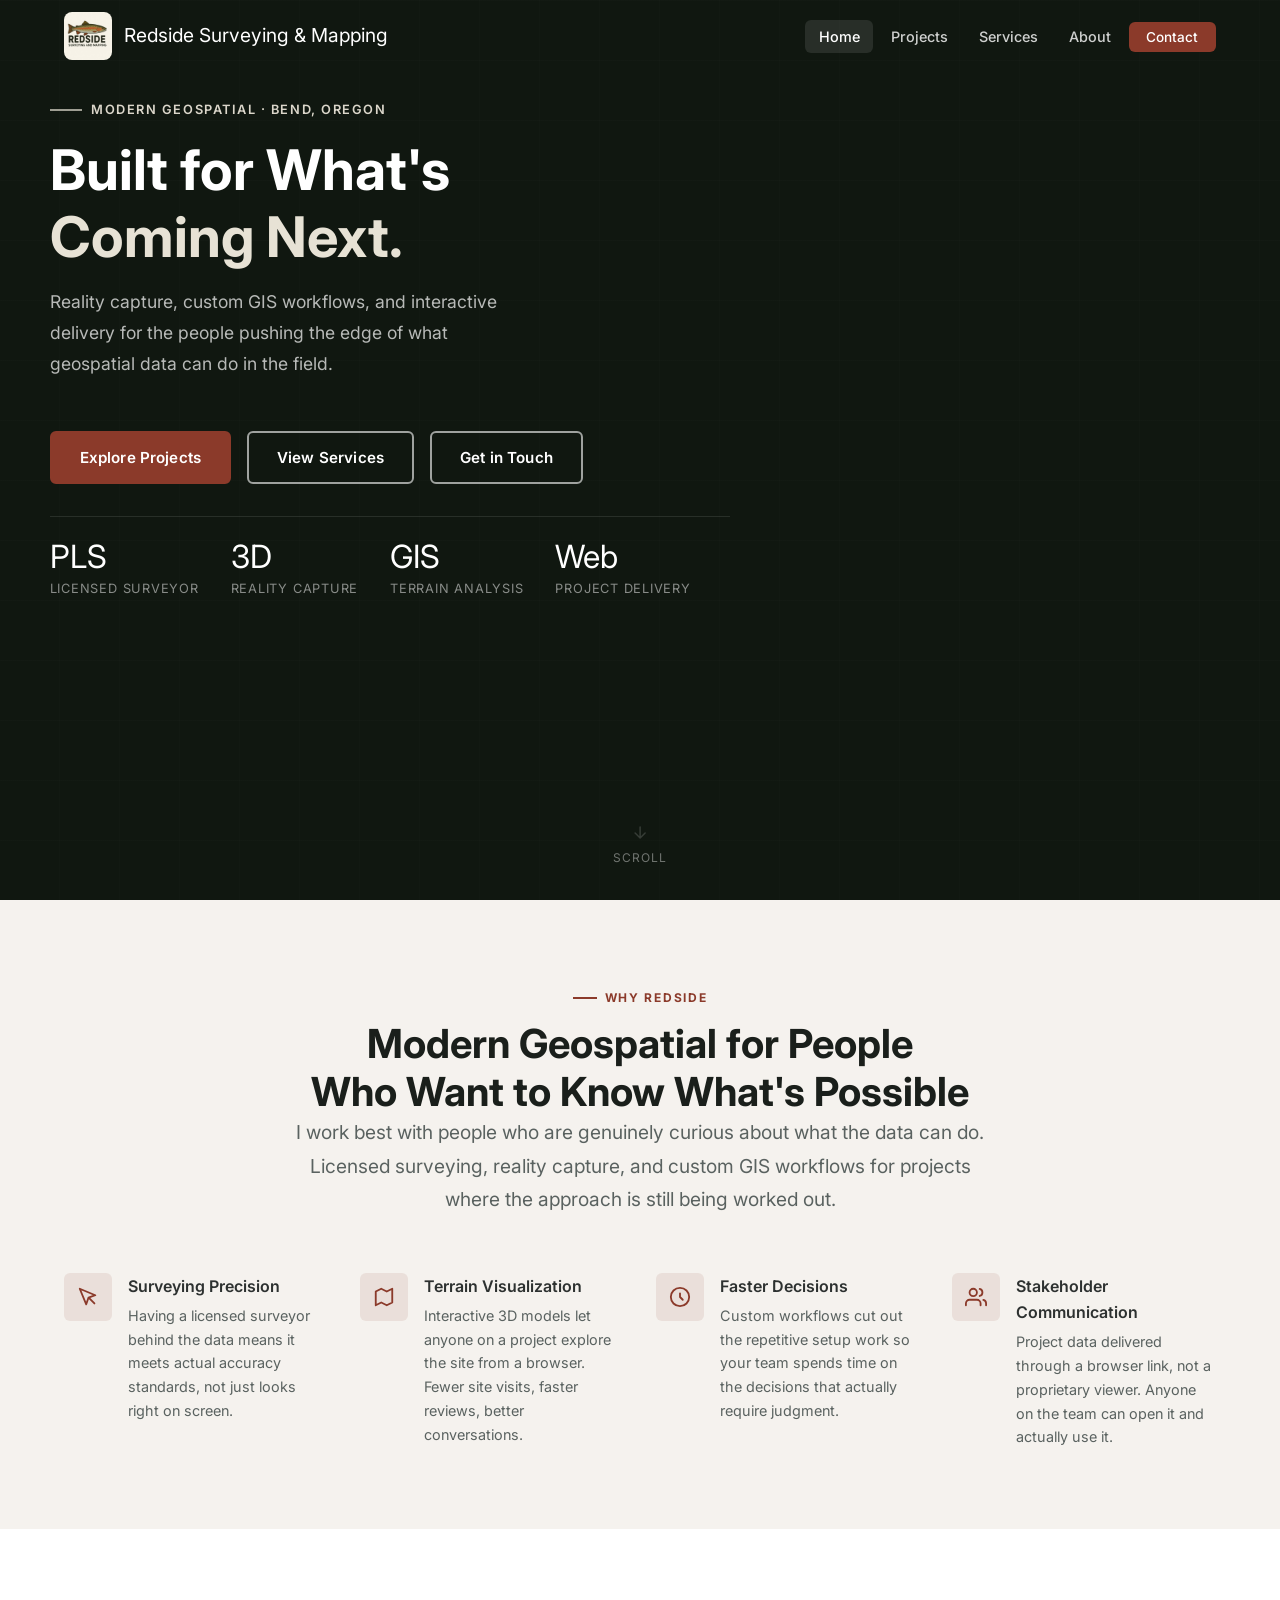
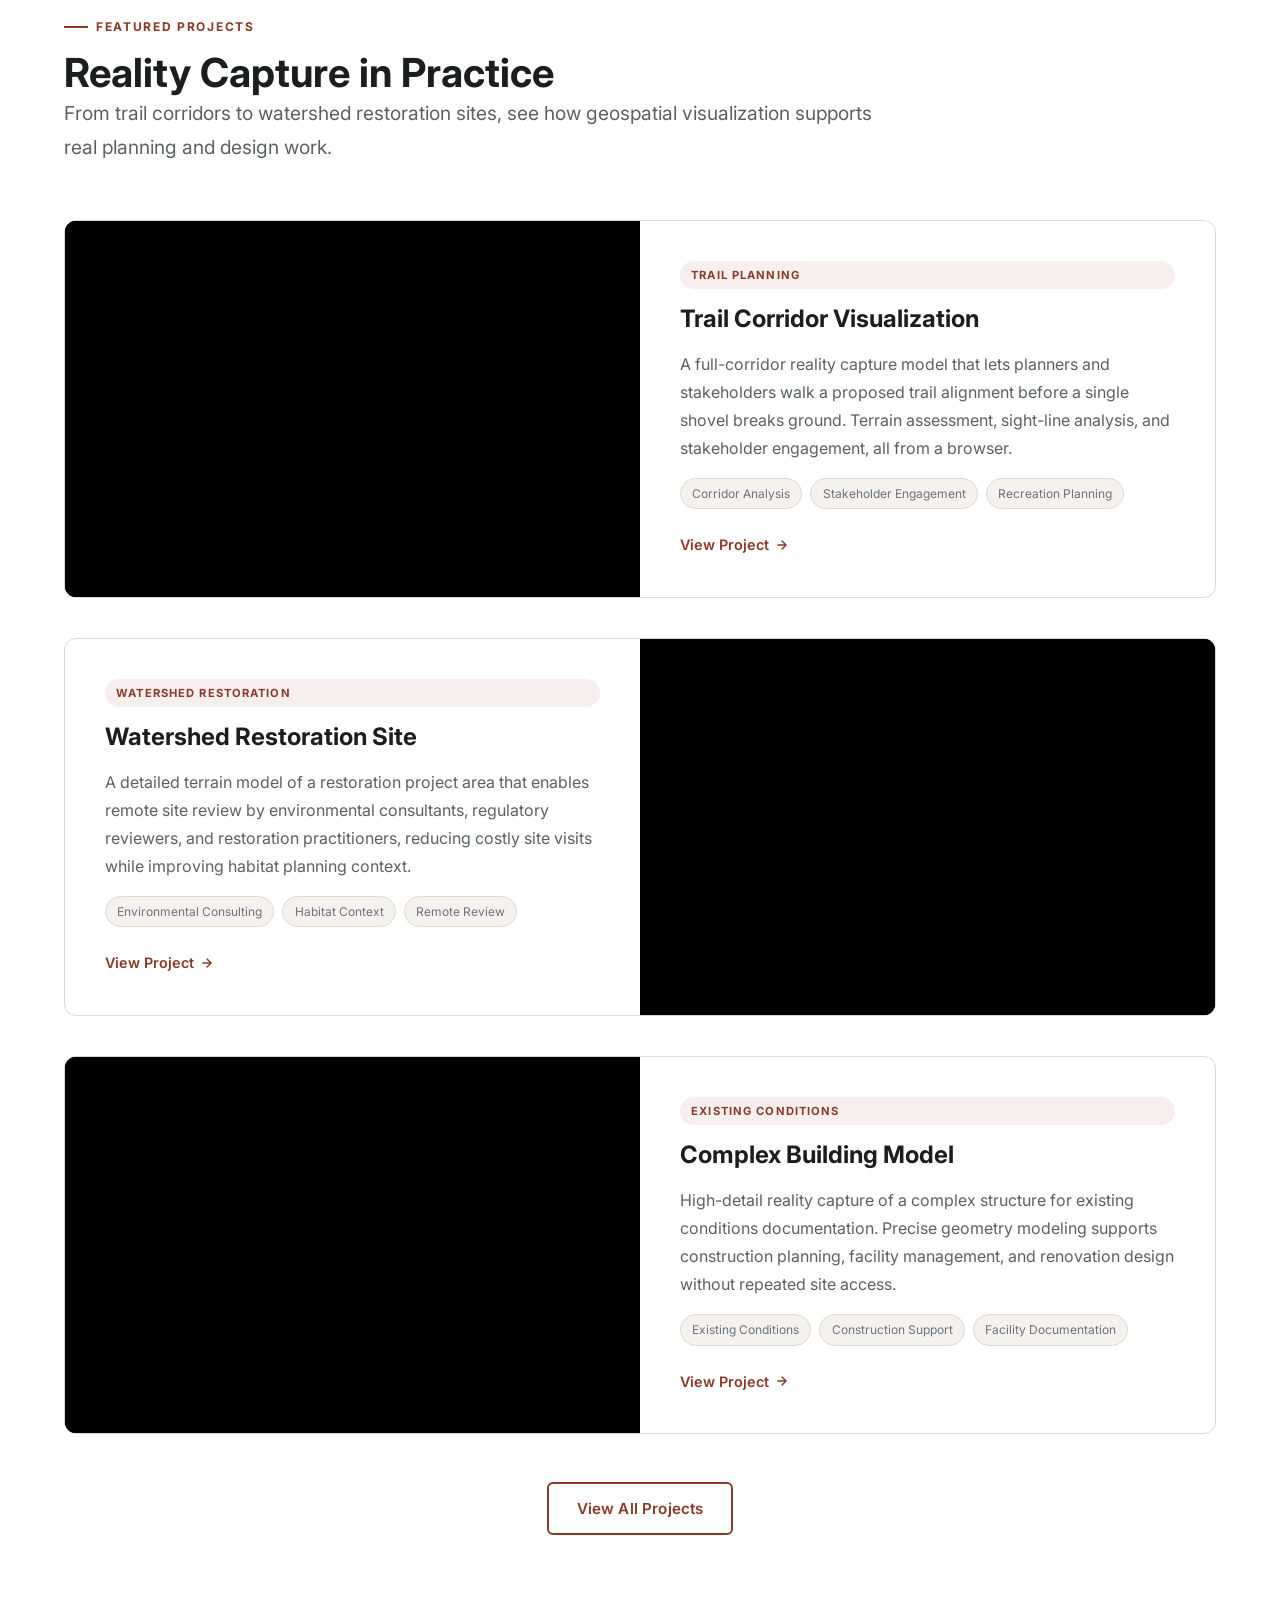
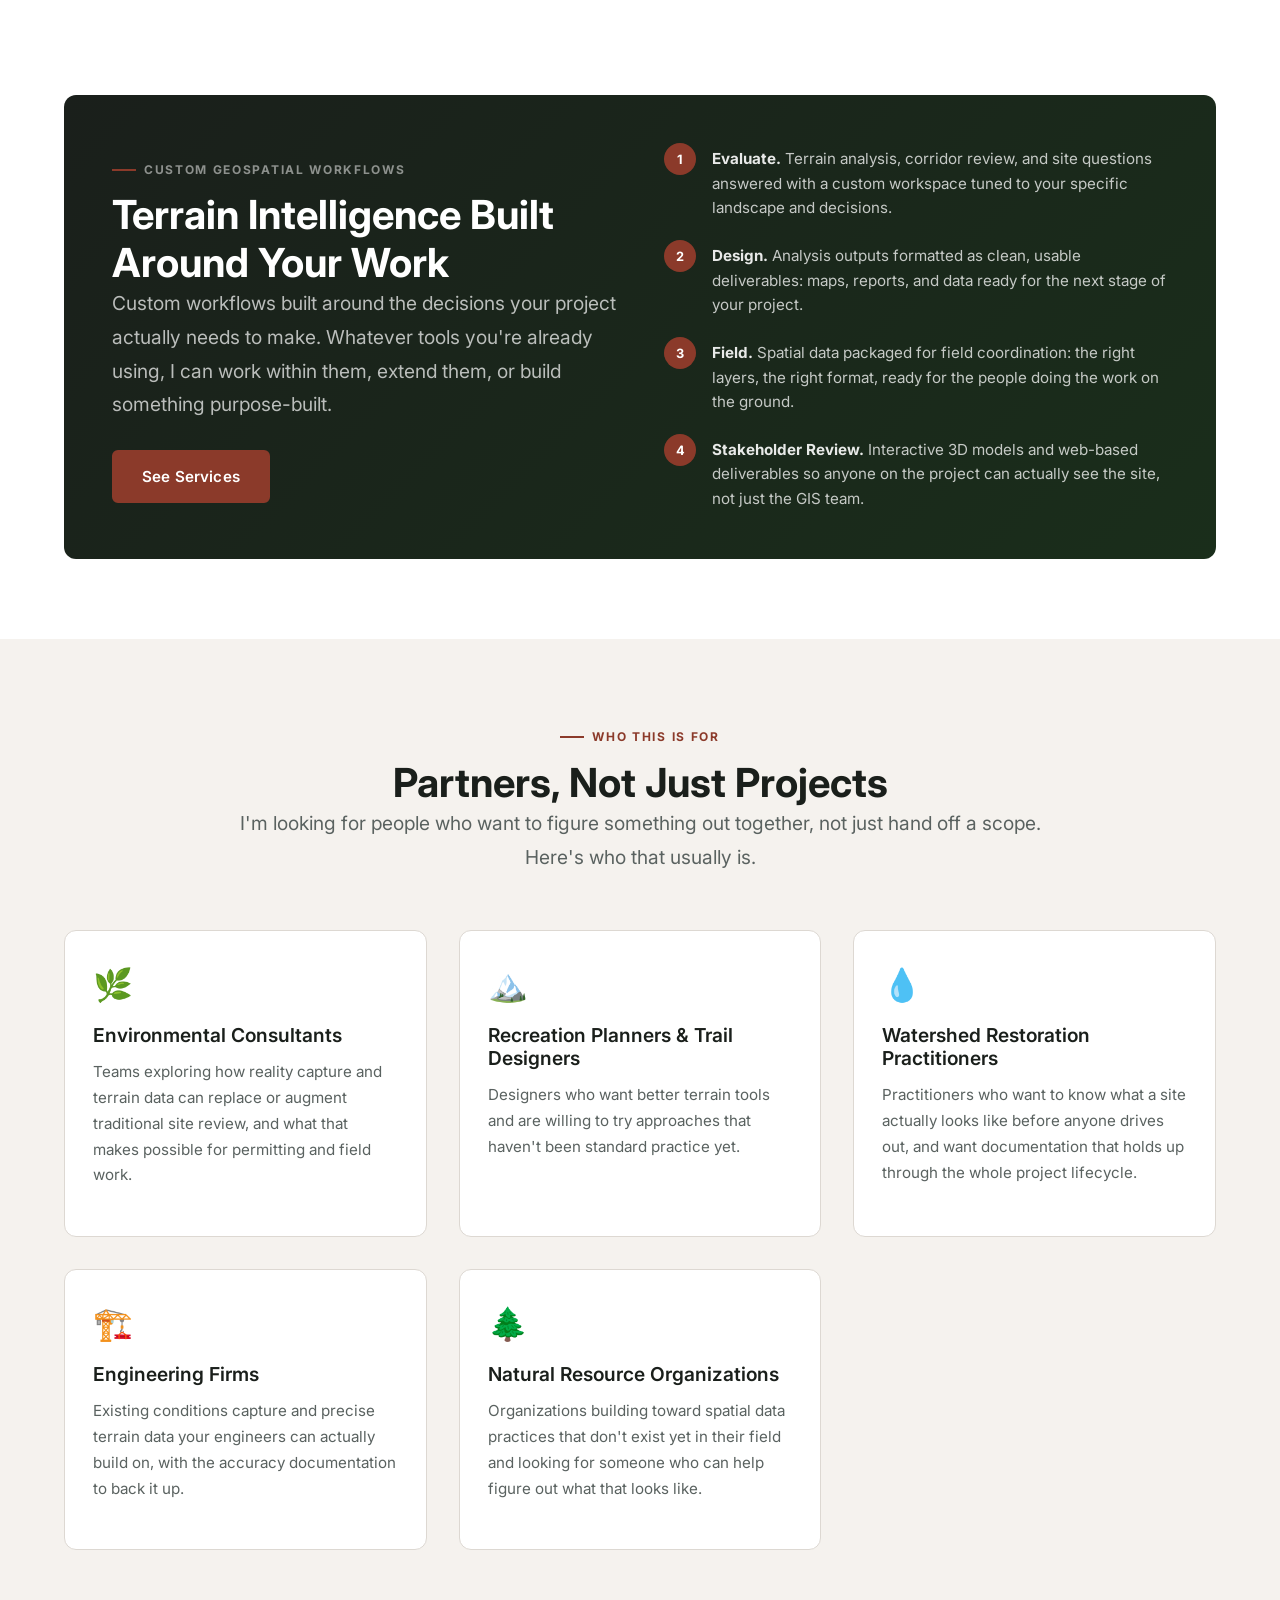
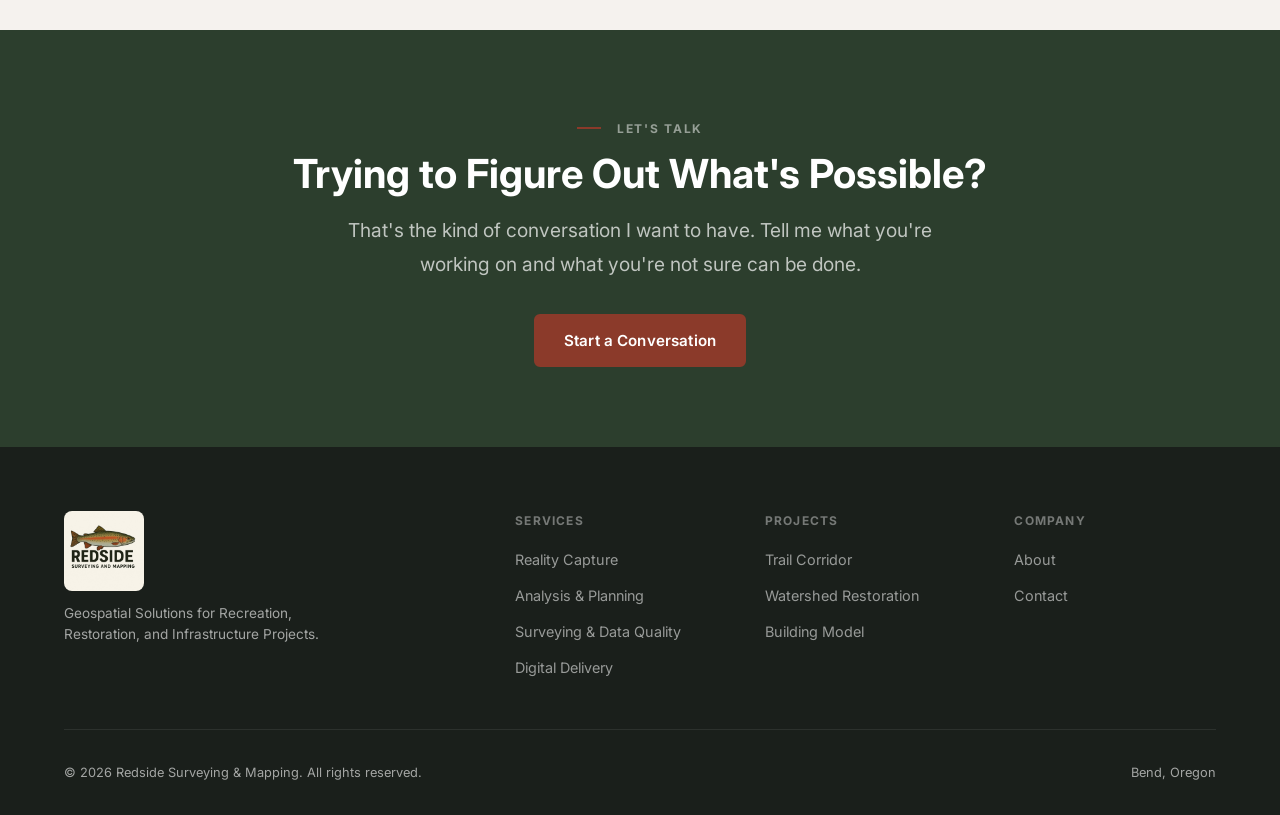
==== commit 1cc3976e: "Update carousel to four new images Co-authored-by: Cursor <cursoragent@cursor.com>" ====
--- a/index.html
+++ b/index.html
@@ -42,13 +42,16 @@
   <section class="hero">
     <div class="hero__carousel">
       <div class="hero__slide active">
-        <img src="images/Tumalo_Pano.JPG" alt="Tumalo panorama" class="hero__slide-img hero__slide-img--zoom" />
+        <img src="images/Tumalo_Pano.JPG" alt="Tumalo Creek panorama" class="hero__slide-img hero__slide-img--zoom" />
       </div>
       <div class="hero__slide">
-        <img src="images/TumaloCreek_mesh.png" alt="Tumalo Creek reality mesh" class="hero__slide-img" />
+        <img src="images/Upper Tumalo Creek (1).png" alt="Upper Tumalo Creek" class="hero__slide-img" />
       </div>
       <div class="hero__slide">
-        <img src="images/Lower DB Butte_UAS.JPG" alt="Lower DB Butte UAS aerial" class="hero__slide-img" />
+        <img src="images/Lower DB Butte_UAS.JPG" alt="DB Butte UAS aerial" class="hero__slide-img" />
+      </div>
+      <div class="hero__slide">
+        <img src="images/Lower Deathball Butte With Corridors (2).png" alt="Lower Deathball Butte corridor analysis" class="hero__slide-img" />
       </div>
     </div>
     <div class="hero__dim"></div>
--- a/css/style.css
+++ b/css/style.css
@@ -412,7 +412,7 @@
   font-weight: 600;
   letter-spacing: .12em;
   text-transform: uppercase;
-  color: var(--color-rust-light);
+  color: rgba(255, 248, 235, 0.85);
   margin-bottom: 1rem;
 }
 
@@ -421,7 +421,7 @@
   display: block;
   width: 32px;
   height: 2px;
-  background: var(--color-rust-light);
+  background: rgba(255, 248, 235, 0.6);
 }
 
 .hero h1 {
@@ -430,7 +430,7 @@
 }
 
 .hero h1 span {
-  color: var(--color-rust-light);
+  color: rgba(255, 248, 235, 0.9);
   display: block;
 }
 
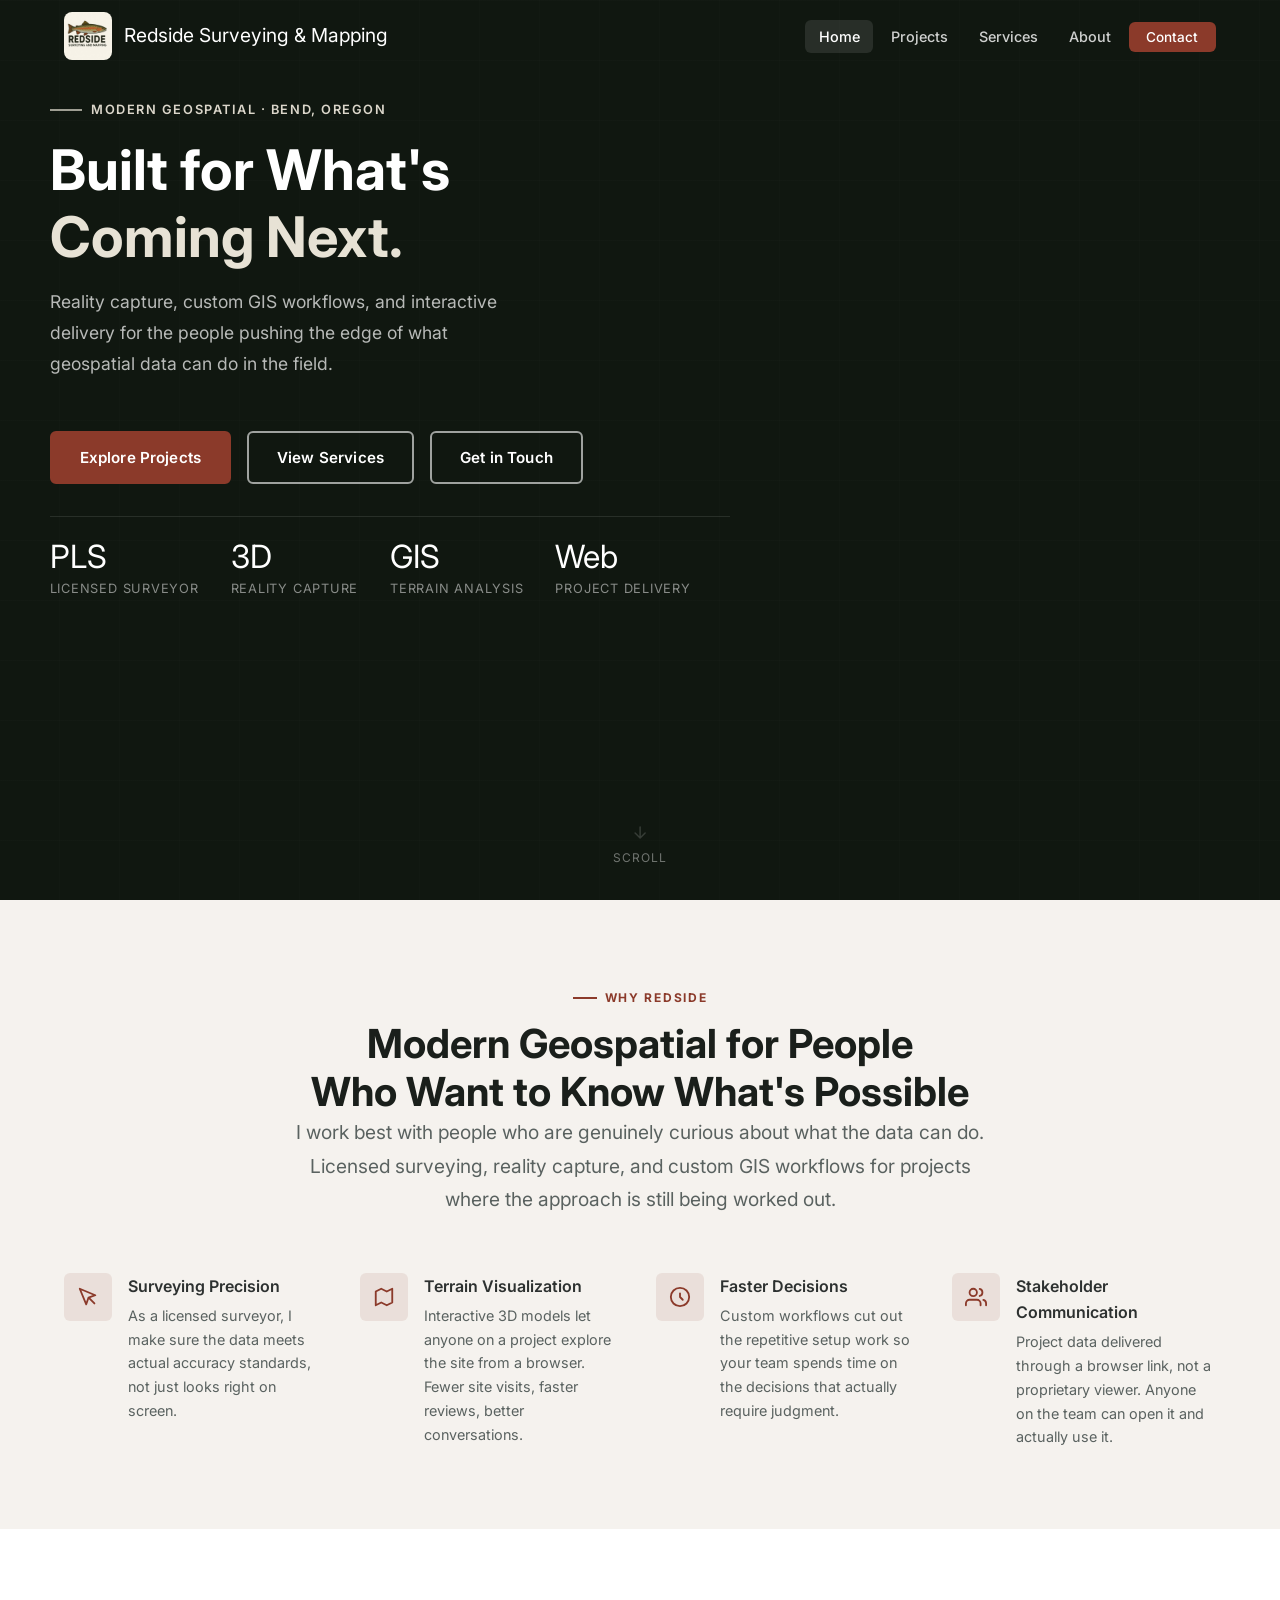
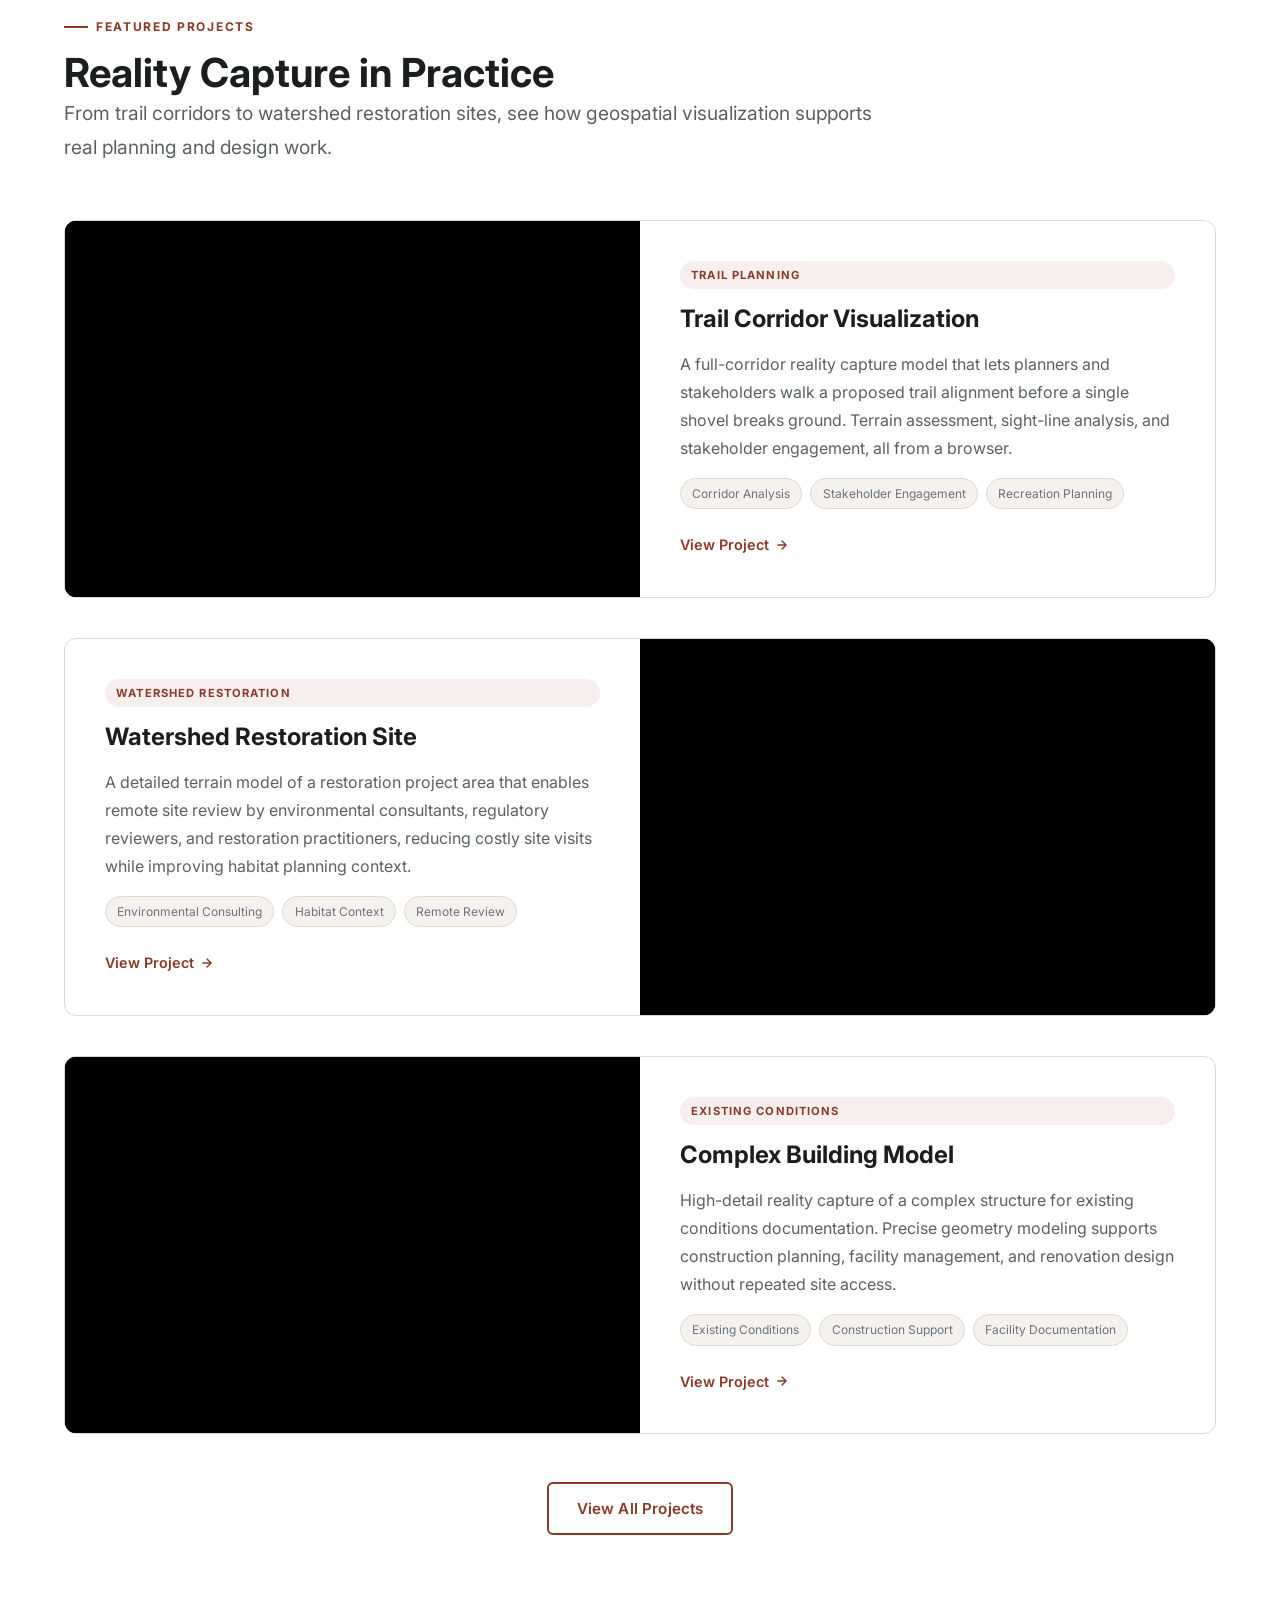
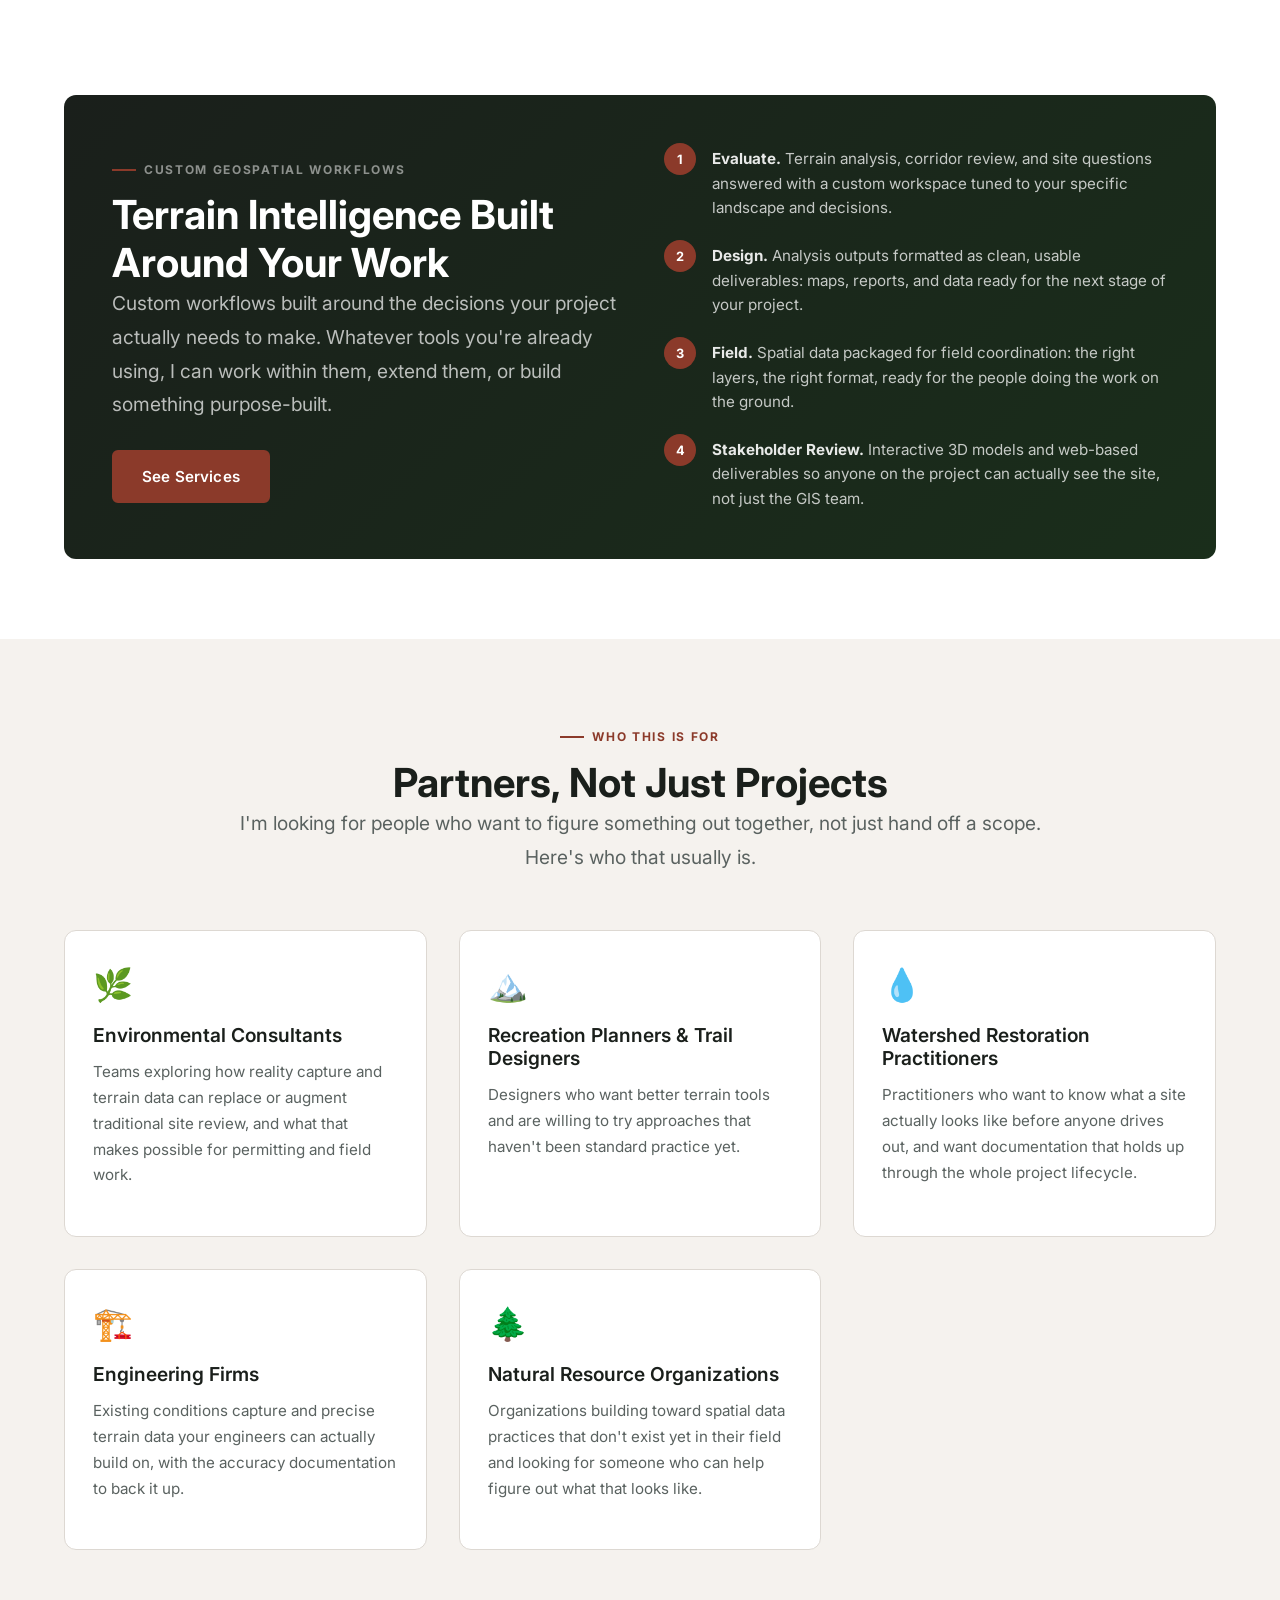
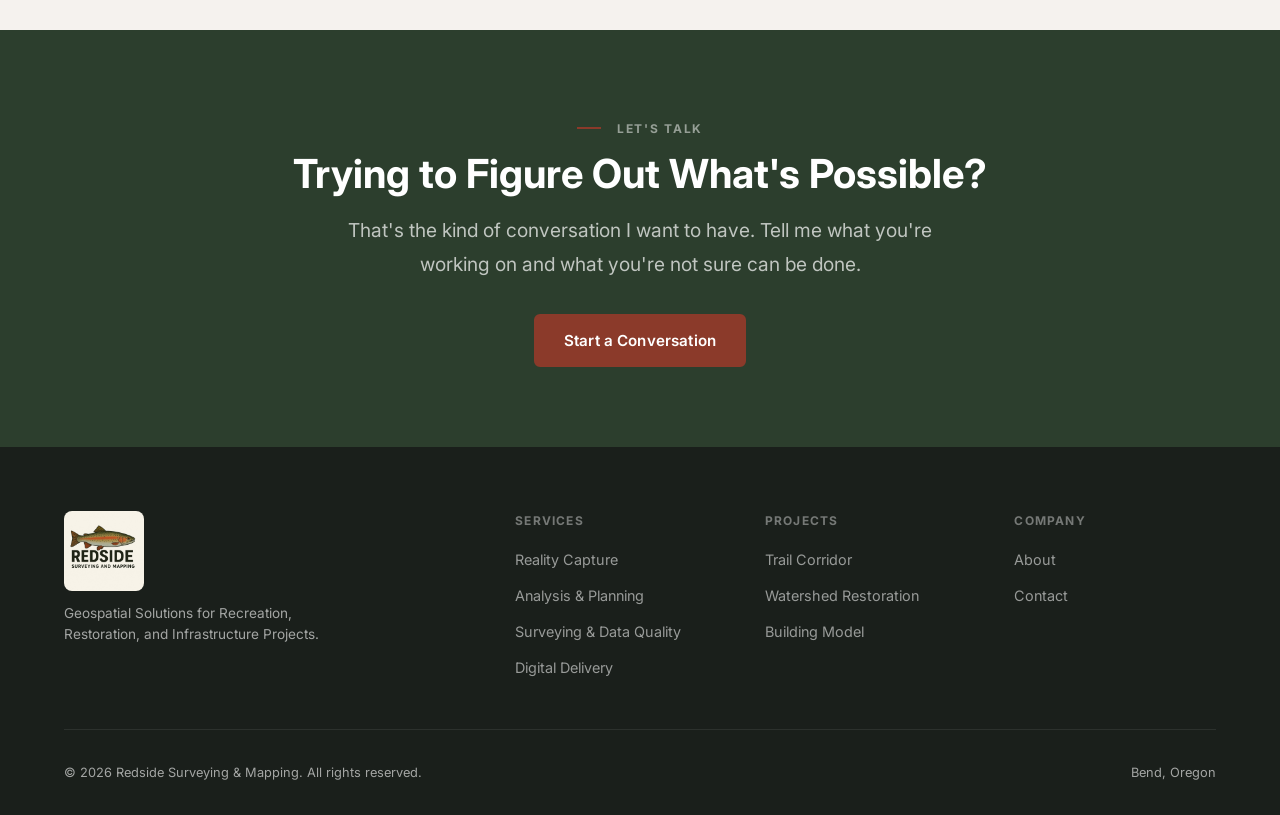
==== commit dc063aaf: "Standardize site copy to first-person voice Co-authored-by: Cursor <cursoragent@cursor.com>" ====
--- a/index.html
+++ b/index.html
@@ -51,6 +51,9 @@
         <img src="images/Lower DB Butte_UAS.JPG" alt="DB Butte UAS aerial" class="hero__slide-img" />
       </div>
       <div class="hero__slide">
+        <img src="images/MTB design Tools.png" alt="MTB design tools QGIS workspace" class="hero__slide-img" />
+      </div>
+      <div class="hero__slide">
         <img src="images/Lower Deathball Butte With Corridors (2).png" alt="Lower Deathball Butte corridor analysis" class="hero__slide-img" />
       </div>
     </div>
@@ -124,7 +127,7 @@
           </div>
           <div>
             <div class="feature-item__title">Surveying Precision</div>
-            <p class="feature-item__text">Having a licensed surveyor behind the data means it meets actual accuracy standards, not just looks right on screen.</p>
+            <p class="feature-item__text">As a licensed surveyor, I make sure the data meets actual accuracy standards, not just looks right on screen.</p>
           </div>
         </div>
         <div class="feature-item">
@@ -304,7 +307,7 @@
     </div>
   </section>
 
-  <!-- ===== Who We Serve ===== -->
+  <!-- ===== Who I Work With ===== -->
   <section class="section bg-cream">
     <div class="container">
       <div class="section-header center fade-in">
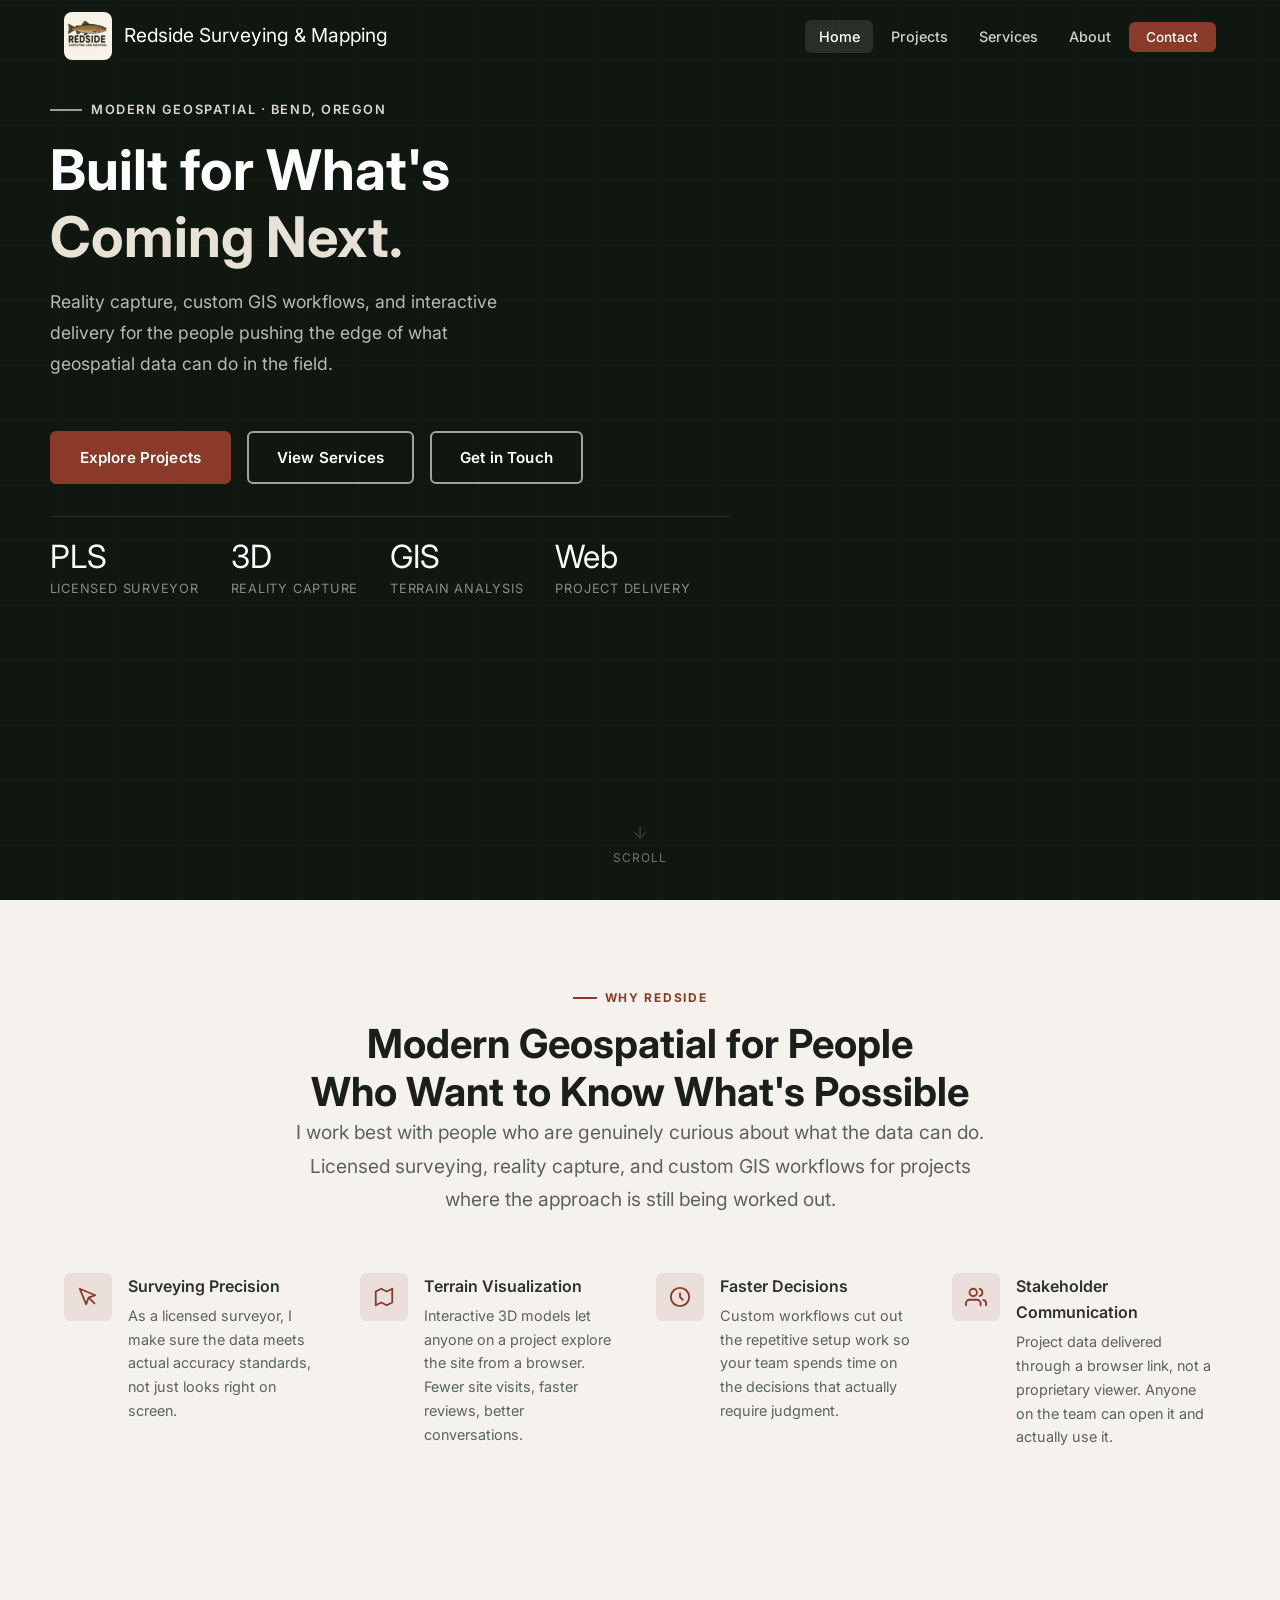
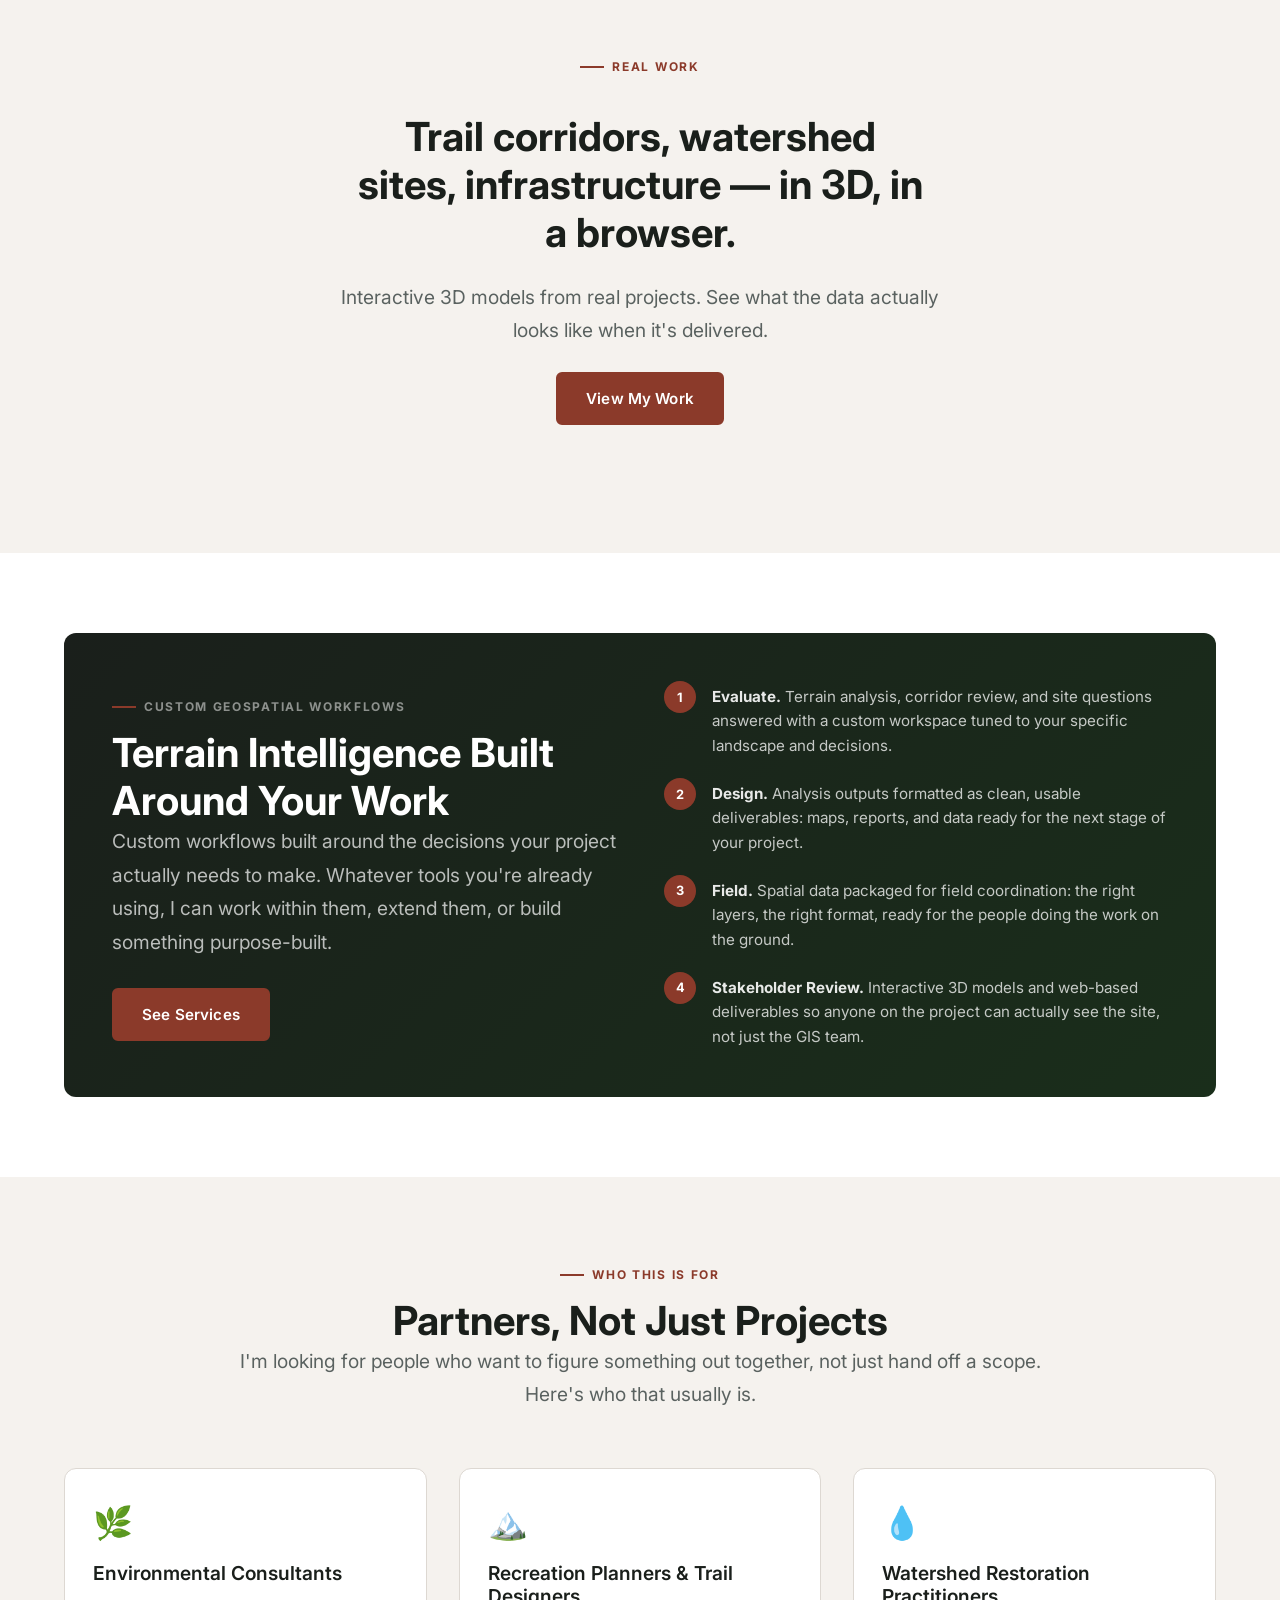
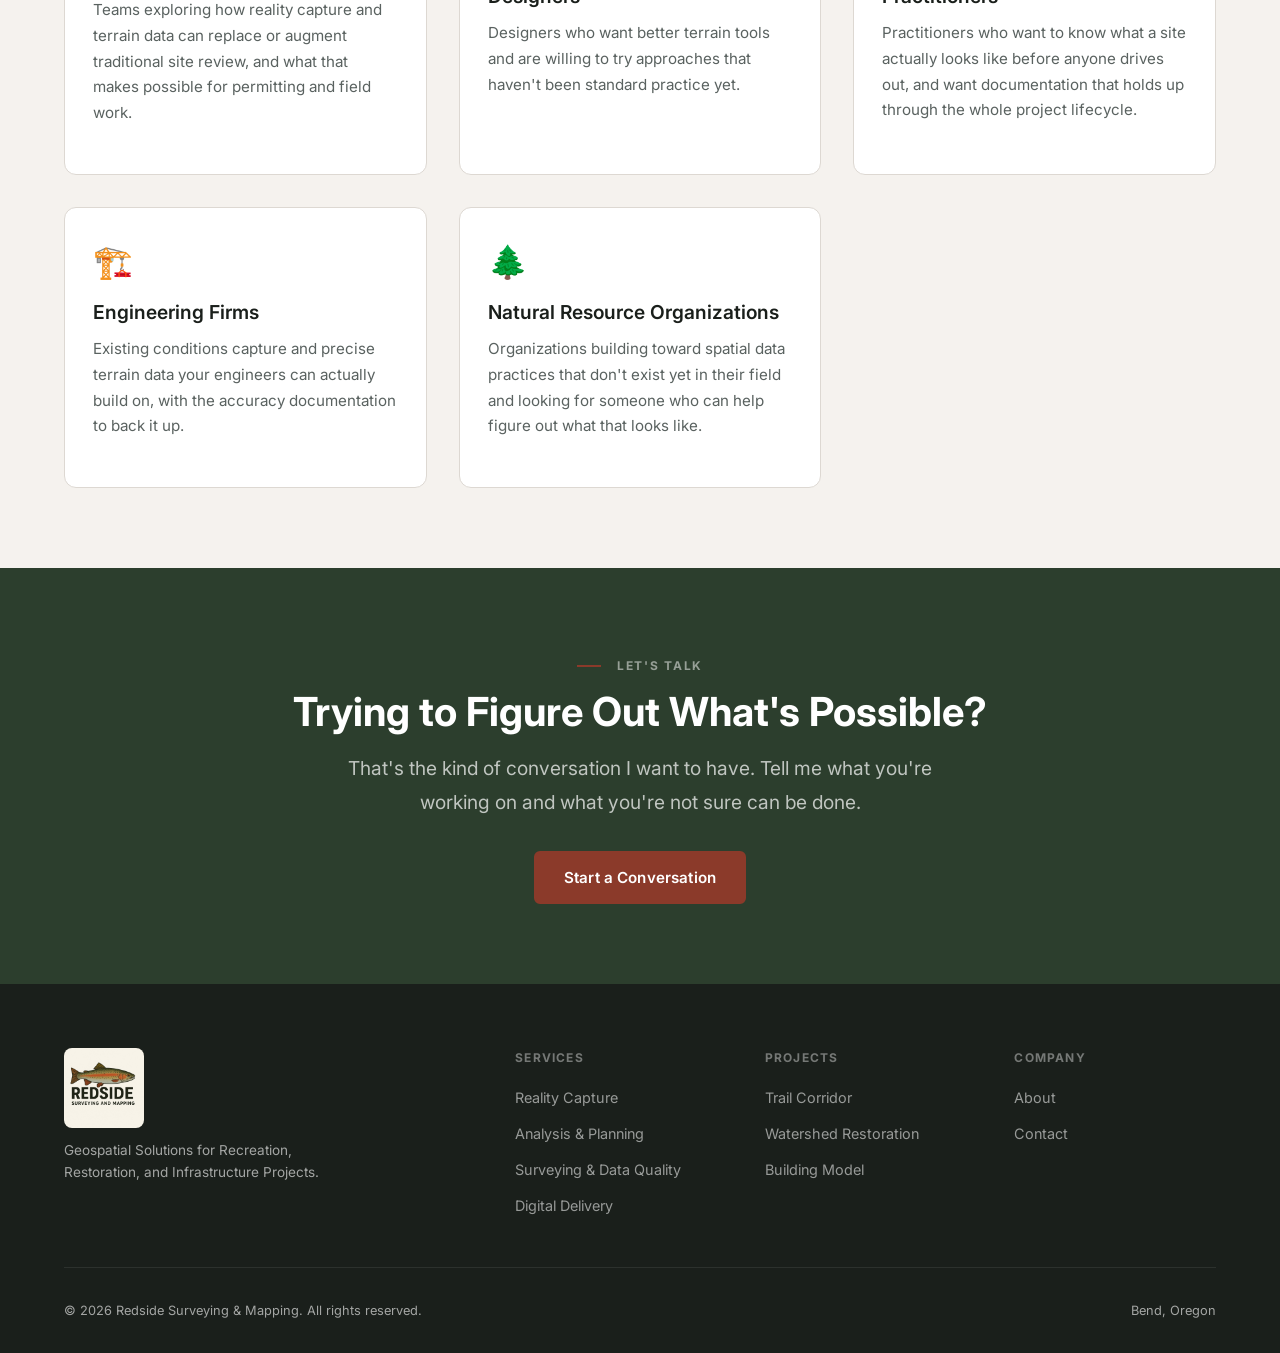
==== commit 814c8d47: "Replace homepage project iframes with lightweight projects teaser section Co-authored-by: Cursor <cu" ====
--- a/index.html
+++ b/index.html
@@ -161,117 +161,13 @@
     </div>
   </section>
 
-  <!-- ===== Featured Projects ===== -->
-  <section class="section">
-    <div class="container">
-      <div class="section-header fade-in">
-        <div class="section-eyebrow">Featured Projects</div>
-        <h2>Reality Capture in Practice</h2>
-        <p class="lead">From trail corridors to watershed restoration sites, see how geospatial visualization supports real planning and design work.</p>
-      </div>
-
-      <!-- Trail Corridor -->
-      <div style="margin-bottom: 2.5rem;" class="fade-in">
-        <div class="project-card">
-          <div class="project-card__visual">
-            <div class="viewer-iframe-container">
-              <iframe
-                frameborder="0"
-                width="800"
-                height="640"
-                style="background:black"
-                allowfullscreen
-                src="https://redsidemapping.nira.app/a/aF21v2UqTr6QHk-ubuFTnw/1"
-                title="Trail Corridor Visualization 3D Model | Redside Surveying & Mapping">
-              </iframe>
-            </div>
-          </div>
-          <div class="project-card__body">
-            <span class="project-card__tag">Trail Planning</span>
-            <h3 class="project-card__title">Trail Corridor Visualization</h3>
-            <p class="project-card__text">A full-corridor reality capture model that lets planners and stakeholders walk a proposed trail alignment before a single shovel breaks ground. Terrain assessment, sight-line analysis, and stakeholder engagement, all from a browser.</p>
-            <div class="project-card__tags">
-              <span class="tag-pill">Corridor Analysis</span>
-              <span class="tag-pill">Stakeholder Engagement</span>
-              <span class="tag-pill">Recreation Planning</span>
-            </div>
-            <a href="project-trail.html" class="card__link" style="margin-top:.5rem;">
-              View Project
-              <svg width="14" height="14" viewBox="0 0 24 24" fill="none" stroke="currentColor" stroke-width="2.5" stroke-linecap="round" stroke-linejoin="round"><path d="M5 12h14M12 5l7 7-7 7"/></svg>
-            </a>
-          </div>
-        </div>
-      </div>
-
-      <!-- Watershed -->
-      <div style="margin-bottom: 2.5rem;" class="fade-in">
-        <div class="project-card project-card--reverse">
-          <div class="project-card__visual">
-            <div class="viewer-iframe-container">
-              <iframe
-                frameborder="0"
-                width="800"
-                height="640"
-                style="background:black"
-                allowfullscreen
-                src="https://redsidemapping.nira.app/a/89-wfMpBTC66tqV2csEcsw/1"
-                title="Watershed Restoration Site 3D Model | Redside Surveying & Mapping">
-              </iframe>
-            </div>
-          </div>
-          <div class="project-card__body">
-            <span class="project-card__tag">Watershed Restoration</span>
-            <h3 class="project-card__title">Watershed Restoration Site</h3>
-            <p class="project-card__text">A detailed terrain model of a restoration project area that enables remote site review by environmental consultants, regulatory reviewers, and restoration practitioners, reducing costly site visits while improving habitat planning context.</p>
-            <div class="project-card__tags">
-              <span class="tag-pill">Environmental Consulting</span>
-              <span class="tag-pill">Habitat Context</span>
-              <span class="tag-pill">Remote Review</span>
-            </div>
-            <a href="project-watershed.html" class="card__link" style="margin-top:.5rem;">
-              View Project
-              <svg width="14" height="14" viewBox="0 0 24 24" fill="none" stroke="currentColor" stroke-width="2.5" stroke-linecap="round" stroke-linejoin="round"><path d="M5 12h14M12 5l7 7-7 7"/></svg>
-            </a>
-          </div>
-        </div>
-      </div>
-
-      <!-- Building -->
-      <div class="fade-in">
-        <div class="project-card">
-          <div class="project-card__visual">
-            <div class="viewer-iframe-container">
-              <iframe
-                frameborder="0"
-                width="800"
-                height="640"
-                style="background:black"
-                allowfullscreen
-                src="https://redsidemapping.nira.app/a/6LRWNEmNTcmTe2MJr3DRqQ/1"
-                title="Complex Building 3D Model | Redside Surveying & Mapping">
-              </iframe>
-            </div>
-          </div>
-          <div class="project-card__body">
-            <span class="project-card__tag">Existing Conditions</span>
-            <h3 class="project-card__title">Complex Building Model</h3>
-            <p class="project-card__text">High-detail reality capture of a complex structure for existing conditions documentation. Precise geometry modeling supports construction planning, facility management, and renovation design without repeated site access.</p>
-            <div class="project-card__tags">
-              <span class="tag-pill">Existing Conditions</span>
-              <span class="tag-pill">Construction Support</span>
-              <span class="tag-pill">Facility Documentation</span>
-            </div>
-            <a href="project-building.html" class="card__link" style="margin-top:.5rem;">
-              View Project
-              <svg width="14" height="14" viewBox="0 0 24 24" fill="none" stroke="currentColor" stroke-width="2.5" stroke-linecap="round" stroke-linejoin="round"><path d="M5 12h14M12 5l7 7-7 7"/></svg>
-            </a>
-          </div>
-        </div>
-      </div>
-
-      <div style="text-align:center; margin-top:3rem;" class="fade-in">
-        <a href="portfolio.html" class="btn btn-outline-dark">View All Projects</a>
-      </div>
+  <!-- ===== Projects Teaser ===== -->
+  <section class="section bg-cream">
+    <div class="container fade-in" style="display:flex; flex-direction:column; align-items:center; text-align:center; gap:1.5rem; padding-top:3rem; padding-bottom:3rem;">
+      <div class="section-eyebrow">Real Work</div>
+      <h2 style="max-width:22ch;">Trail corridors, watershed sites, infrastructure — in 3D, in a browser.</h2>
+      <p class="lead" style="max-width:52ch; margin-inline:auto;">Interactive 3D models from real projects. See what the data actually looks like when it's delivered.</p>
+      <a href="portfolio.html" class="btn btn-primary">View My Work</a>
     </div>
   </section>
 
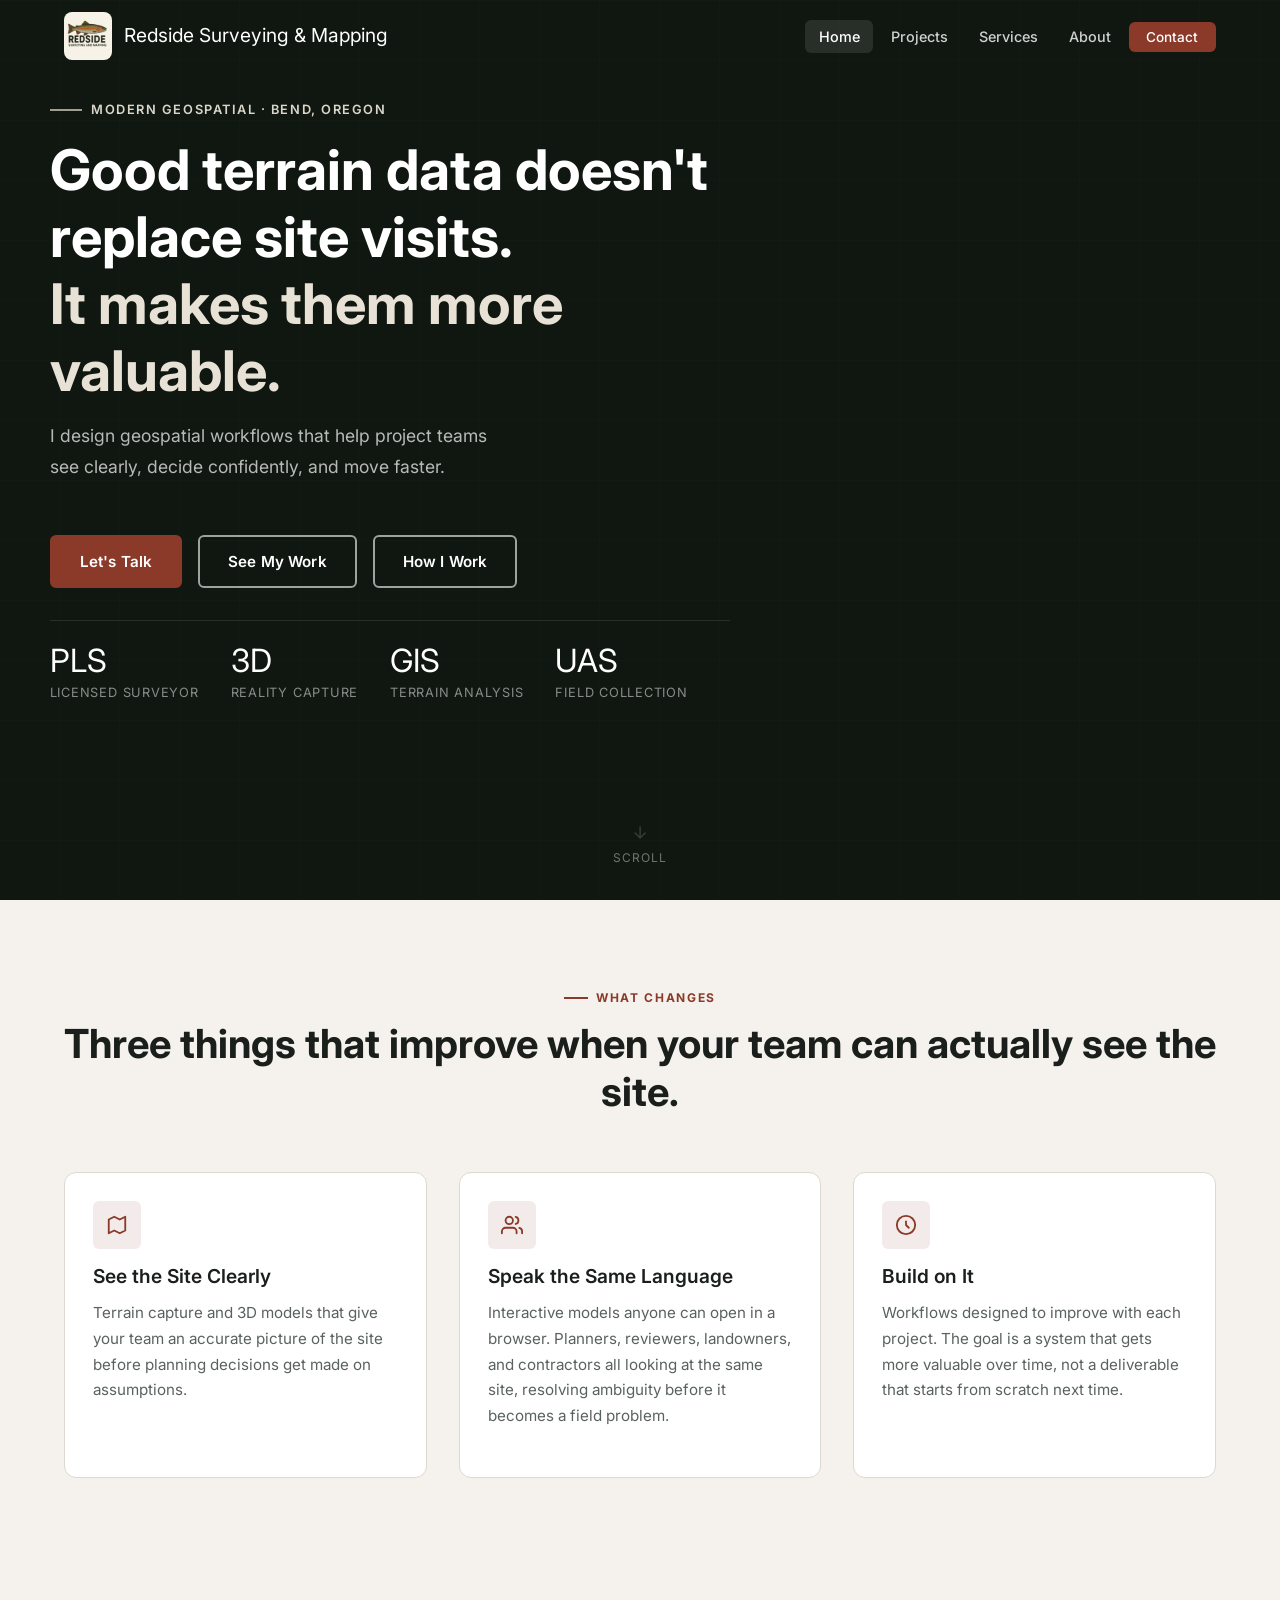
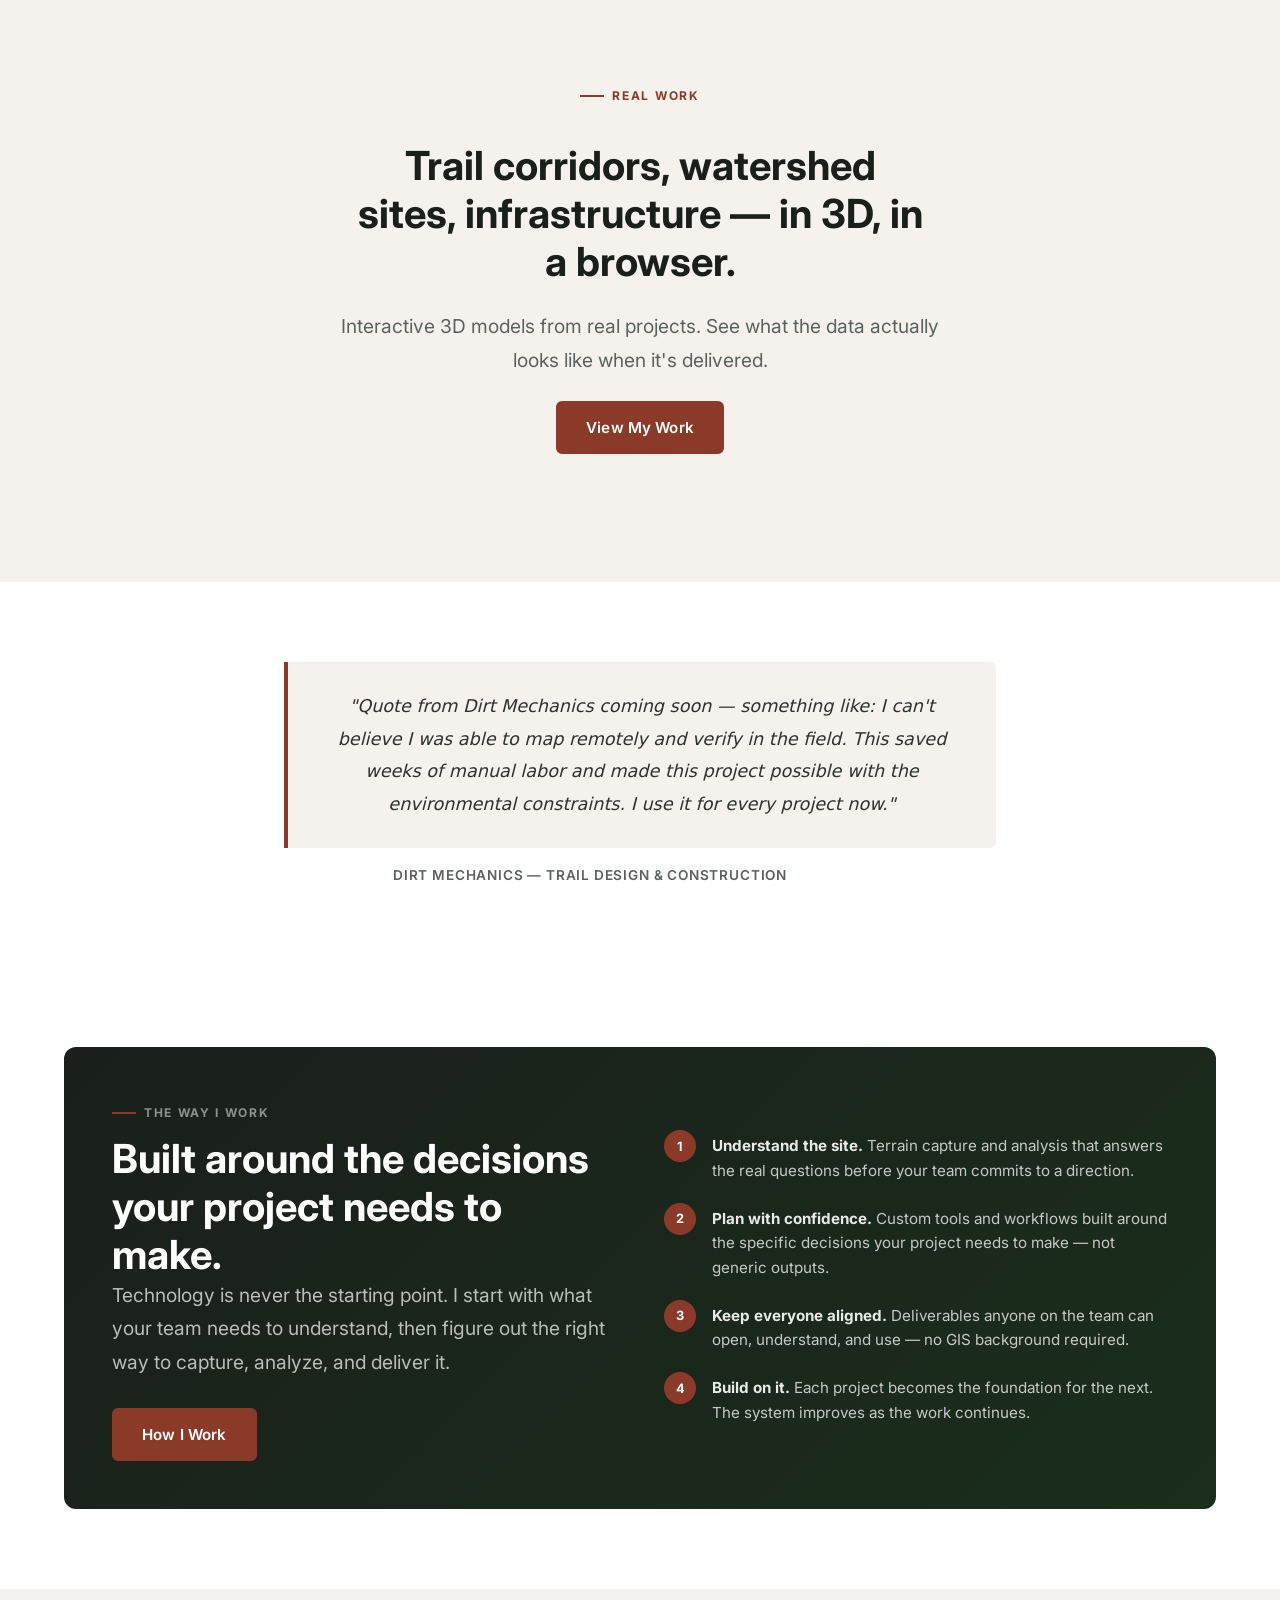
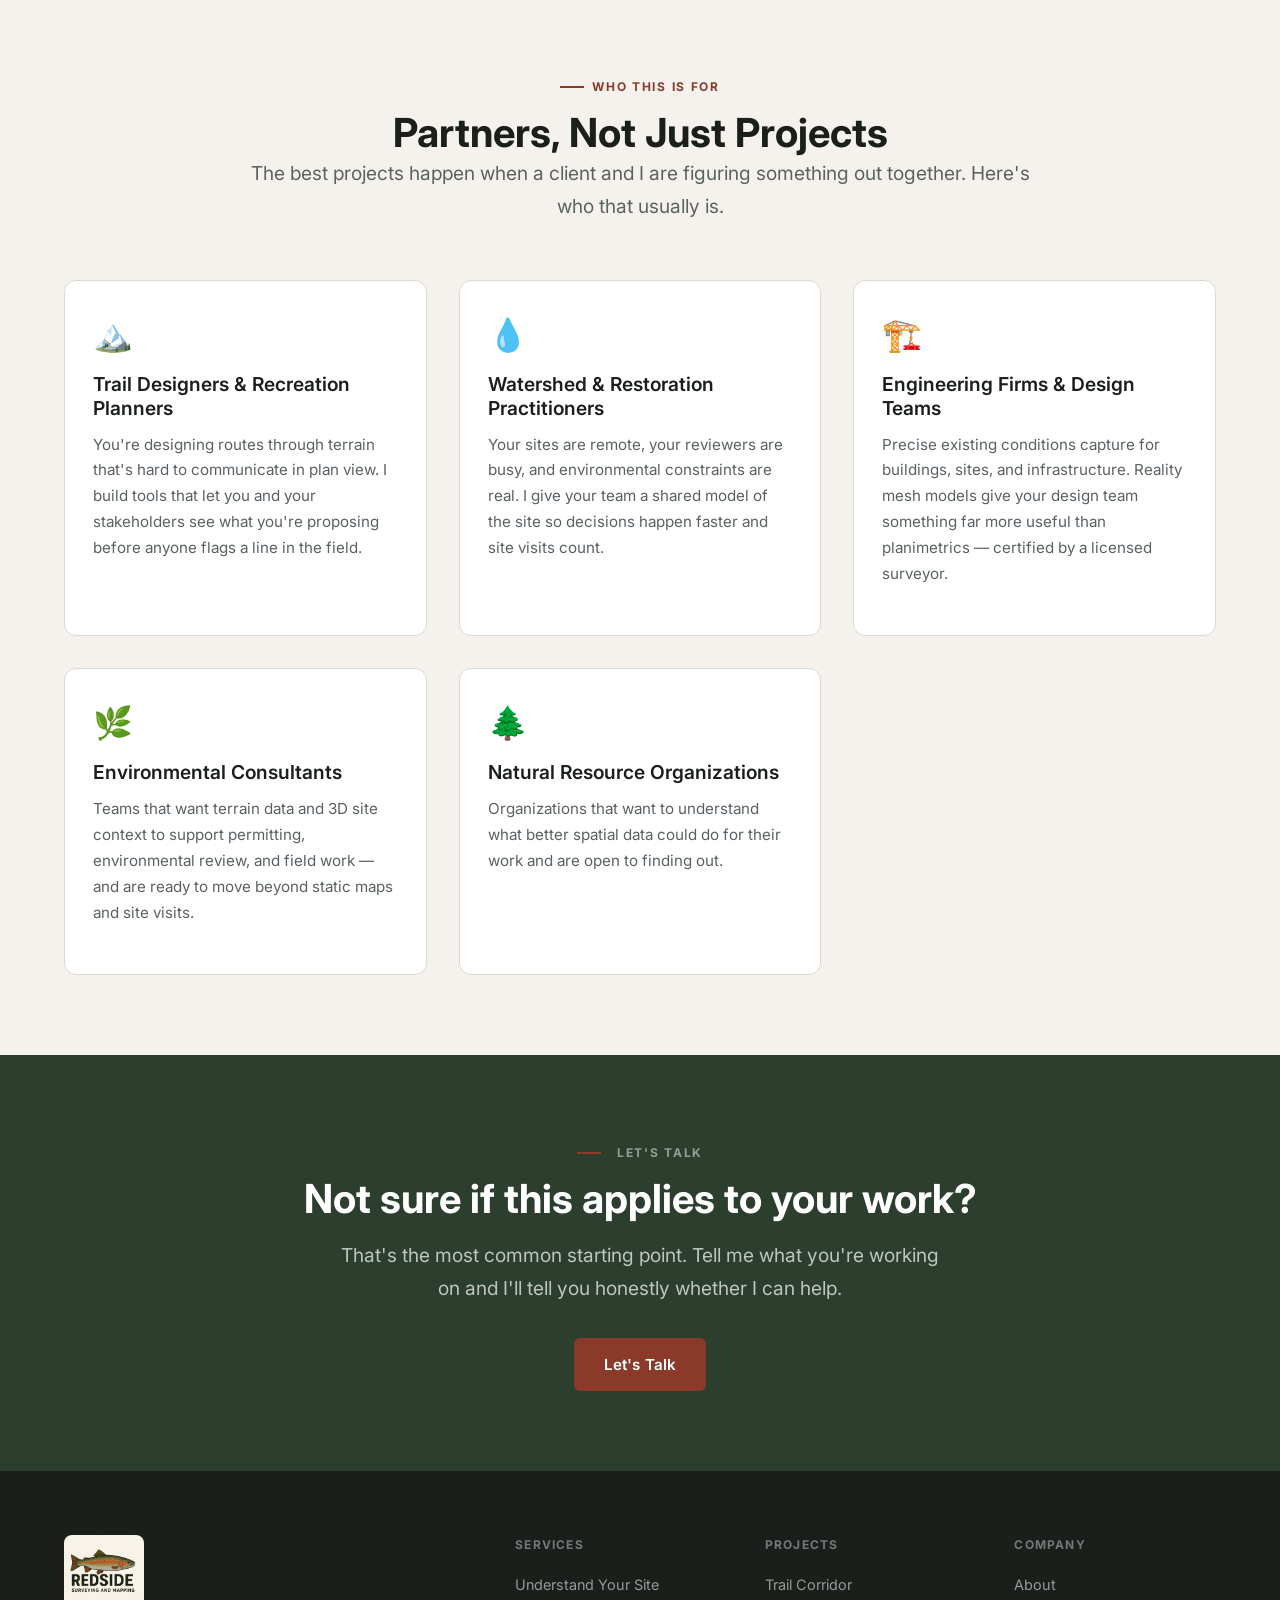
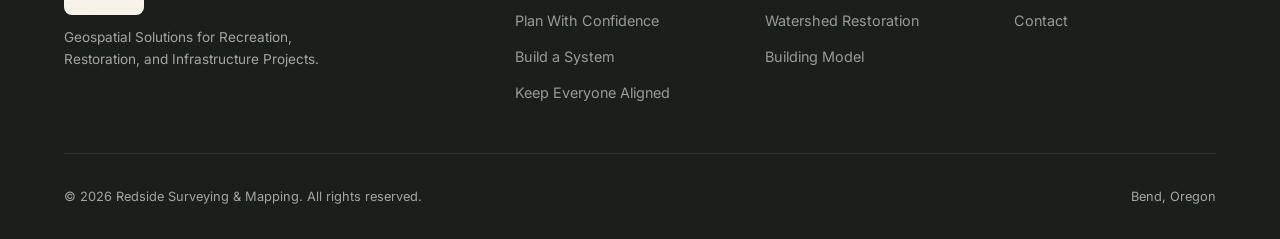
==== commit a362690b: "Rewrite site around client outcomes per business plan philosophy Co-authored-by: Cursor <cursoragent" ====
--- a/index.html
+++ b/index.html
@@ -4,7 +4,7 @@
   <meta charset="UTF-8" />
   <meta name="viewport" content="width=device-width, initial-scale=1, maximum-scale=1, user-scalable=0" />
   <title>Redside Surveying & Mapping | Geospatial Consulting</title>
-  <meta name="description" content="Redside Surveying & Mapping provides reality capture, GIS analysis, terrain visualization, and surveying services for environmental consultants, recreation planners, and infrastructure projects in the Pacific Northwest." />
+  <meta name="description" content="Redside Mapping helps project teams see, understand, and make confident decisions about their sites. Modern geospatial consulting for trail planning, watershed restoration, and infrastructure work in the Pacific Northwest." />
   <link rel="preconnect" href="https://fonts.googleapis.com" />
   <link rel="preconnect" href="https://fonts.gstatic.com" crossorigin />
   <link href="https://fonts.googleapis.com/css2?family=Inter:wght@400;500;600;700;800&display=swap" rel="stylesheet" />
@@ -64,20 +64,19 @@
         <div class="hero__intro">
           <div class="hero__eyebrow">Modern Geospatial · Bend, Oregon</div>
           <h1>
-            Built for What's
-            <span>Coming Next.</span>
+            Good terrain data doesn't replace site visits.
+            <span>It makes them more valuable.</span>
           </h1>
           <p class="hero__lead">
-            Reality capture, custom GIS workflows, and interactive delivery 
-            for the people pushing the edge of what geospatial data can do in the field.
+            I design geospatial workflows that help project teams see clearly, decide confidently, and move faster.
           </p>
         </div>
 
         <div class="hero__rest">
           <div class="hero__actions">
-            <a href="portfolio.html" class="btn btn-primary">Explore Projects</a>
-            <a href="services.html" class="btn btn-outline">View Services</a>
-            <a href="contact.html" class="btn btn-outline">Get in Touch</a>
+            <a href="contact.html" class="btn btn-primary">Let's Talk</a>
+            <a href="portfolio.html" class="btn btn-outline">See My Work</a>
+            <a href="services.html" class="btn btn-outline">How I Work</a>
           </div>
           <div class="hero__stats">
             <div>
@@ -93,8 +92,8 @@
               <div class="hero__stat-label">Terrain Analysis</div>
             </div>
             <div>
-              <div class="hero__stat-value">Web</div>
-              <div class="hero__stat-label">Project Delivery</div>
+              <div class="hero__stat-value">UAS</div>
+              <div class="hero__stat-label">Field Collection</div>
             </div>
           </div>
         </div>
@@ -108,53 +107,39 @@
     </div>
   </section>
 
-  <!-- ===== Value Proposition ===== -->
+  <!-- ===== Outcomes ===== -->
   <section class="section bg-cream">
     <div class="container">
       <div class="section-header center fade-in">
-        <div class="section-eyebrow">Why Redside</div>
-        <h2>Modern Geospatial for People<br>Who Want to Know What's Possible</h2>
-        <p class="lead" style="margin-inline:auto; max-width:58ch;">
-          I work best with people who are genuinely curious about what the data can do. 
-          Licensed surveying, reality capture, and custom GIS workflows for projects 
-          where the approach is still being worked out.
-        </p>
-      </div>
-      <div class="feature-strip fade-in">
-        <div class="feature-item">
-          <div class="feature-item__icon">
-            <svg width="22" height="22" viewBox="0 0 24 24" fill="none" stroke="currentColor" stroke-width="2" stroke-linecap="round" stroke-linejoin="round"><path d="M3 3l7.07 16.97 2.51-7.39 7.39-2.51L3 3z"/><path d="M13 13l6 6"/></svg>
-          </div>
-          <div>
-            <div class="feature-item__title">Surveying Precision</div>
-            <p class="feature-item__text">As a licensed surveyor, I make sure the data meets actual accuracy standards, not just looks right on screen.</p>
-          </div>
-        </div>
-        <div class="feature-item">
-          <div class="feature-item__icon">
-            <svg width="22" height="22" viewBox="0 0 24 24" fill="none" stroke="currentColor" stroke-width="2" stroke-linecap="round" stroke-linejoin="round"><polygon points="3 6 9 3 15 6 21 3 21 18 15 21 9 18 3 21"/></svg>
-          </div>
-          <div>
-            <div class="feature-item__title">Terrain Visualization</div>
-            <p class="feature-item__text">Interactive 3D models let anyone on a project explore the site from a browser. Fewer site visits, faster reviews, better conversations.</p>
-          </div>
-        </div>
-        <div class="feature-item">
-          <div class="feature-item__icon">
-            <svg width="22" height="22" viewBox="0 0 24 24" fill="none" stroke="currentColor" stroke-width="2" stroke-linecap="round" stroke-linejoin="round"><circle cx="12" cy="12" r="10"/><path d="M12 8v4l3 3"/></svg>
-          </div>
-          <div>
-            <div class="feature-item__title">Faster Decisions</div>
-            <p class="feature-item__text">Custom workflows cut out the repetitive setup work so your team spends time on the decisions that actually require judgment.</p>
-          </div>
-        </div>
-        <div class="feature-item">
-          <div class="feature-item__icon">
-            <svg width="22" height="22" viewBox="0 0 24 24" fill="none" stroke="currentColor" stroke-width="2" stroke-linecap="round" stroke-linejoin="round"><path d="M17 21v-2a4 4 0 0 0-4-4H5a4 4 0 0 0-4 4v2"/><circle cx="9" cy="7" r="4"/><path d="M23 21v-2a4 4 0 0 0-3-3.87"/><path d="M16 3.13a4 4 0 0 1 0 7.75"/></svg>
-          </div>
-          <div>
-            <div class="feature-item__title">Stakeholder Communication</div>
-            <p class="feature-item__text">Project data delivered through a browser link, not a proprietary viewer. Anyone on the team can open it and actually use it.</p>
+        <div class="section-eyebrow">What Changes</div>
+        <h2>Three things that improve when your team can actually see the site.</h2>
+      </div>
+      <div class="grid-3 fade-in">
+        <div class="card">
+          <div class="card__body">
+            <div class="feature-item__icon" style="margin-bottom:1rem;">
+              <svg width="22" height="22" viewBox="0 0 24 24" fill="none" stroke="currentColor" stroke-width="2" stroke-linecap="round" stroke-linejoin="round"><polygon points="3 6 9 3 15 6 21 3 21 18 15 21 9 18 3 21"/></svg>
+            </div>
+            <h4 class="card__title">See the Site Clearly</h4>
+            <p class="card__text">Terrain capture and 3D models that give your team an accurate picture of the site before planning decisions get made on assumptions.</p>
+          </div>
+        </div>
+        <div class="card">
+          <div class="card__body">
+            <div class="feature-item__icon" style="margin-bottom:1rem;">
+              <svg width="22" height="22" viewBox="0 0 24 24" fill="none" stroke="currentColor" stroke-width="2" stroke-linecap="round" stroke-linejoin="round"><path d="M17 21v-2a4 4 0 0 0-4-4H5a4 4 0 0 0-4 4v2"/><circle cx="9" cy="7" r="4"/><path d="M23 21v-2a4 4 0 0 0-3-3.87"/><path d="M16 3.13a4 4 0 0 1 0 7.75"/></svg>
+            </div>
+            <h4 class="card__title">Speak the Same Language</h4>
+            <p class="card__text">Interactive models anyone can open in a browser. Planners, reviewers, landowners, and contractors all looking at the same site, resolving ambiguity before it becomes a field problem.</p>
+          </div>
+        </div>
+        <div class="card">
+          <div class="card__body">
+            <div class="feature-item__icon" style="margin-bottom:1rem;">
+              <svg width="22" height="22" viewBox="0 0 24 24" fill="none" stroke="currentColor" stroke-width="2" stroke-linecap="round" stroke-linejoin="round"><circle cx="12" cy="12" r="10"/><path d="M12 8v4l3 3"/></svg>
+            </div>
+            <h4 class="card__title">Build on It</h4>
+            <p class="card__text">Workflows designed to improve with each project. The goal is a system that gets more valuable over time, not a deliverable that starts from scratch next time.</p>
           </div>
         </div>
       </div>
@@ -171,32 +156,42 @@
     </div>
   </section>
 
+  <!-- ===== Client Quote ===== -->
+  <section class="section">
+    <div class="container fade-in" style="max-width:760px; margin-inline:auto; text-align:center;">
+      <div class="callout" style="font-size:1.1rem; line-height:1.85; font-style:italic;">
+        "Quote from Dirt Mechanics coming soon — something like: I can't believe I was able to map remotely and verify in the field. This saved weeks of manual labor and made this project possible with the environmental constraints. I use it for every project now."
+      </div>
+      <p style="margin-top:1rem; font-size:.85rem; color:var(--color-text-muted); font-weight:600; letter-spacing:.06em; text-transform:uppercase;">Dirt Mechanics — Trail Design &amp; Construction</p>
+    </div>
+  </section>
+
   <!-- ===== Custom Workflows / Terrain Intelligence ===== -->
   <section class="section">
     <div class="container fade-in">
       <div class="workflow-highlight">
         <div>
-          <div class="section-eyebrow" style="color:rgba(255,255,255,.5);">Custom Geospatial Workflows</div>
-          <h2>Terrain Intelligence Built Around Your Work</h2>
-          <p class="lead" style="margin-bottom:1.75rem;">Custom workflows built around the decisions your project actually needs to make. Whatever tools you're already using, I can work within them, extend them, or build something purpose-built.</p>
-          <a href="services.html" class="btn btn-primary">See Services</a>
+          <div class="section-eyebrow" style="color:rgba(255,255,255,.5);">The Way I Work</div>
+          <h2>Built around the decisions your project needs to make.</h2>
+          <p class="lead" style="margin-bottom:1.75rem;">Technology is never the starting point. I start with what your team needs to understand, then figure out the right way to capture, analyze, and deliver it.</p>
+          <a href="services.html" class="btn btn-primary">How I Work</a>
         </div>
         <div class="workflow-highlight__steps">
           <div class="workflow-step">
             <div class="workflow-step__num">1</div>
-            <p class="workflow-step__text"><strong style="color:rgba(255,255,255,.9);">Evaluate.</strong> Terrain analysis, corridor review, and site questions answered with a custom workspace tuned to your specific landscape and decisions.</p>
+            <p class="workflow-step__text"><strong style="color:rgba(255,255,255,.9);">Understand the site.</strong> Terrain capture and analysis that answers the real questions before your team commits to a direction.</p>
           </div>
           <div class="workflow-step">
             <div class="workflow-step__num">2</div>
-            <p class="workflow-step__text"><strong style="color:rgba(255,255,255,.9);">Design.</strong> Analysis outputs formatted as clean, usable deliverables: maps, reports, and data ready for the next stage of your project.</p>
+            <p class="workflow-step__text"><strong style="color:rgba(255,255,255,.9);">Plan with confidence.</strong> Custom tools and workflows built around the specific decisions your project needs to make — not generic outputs.</p>
           </div>
           <div class="workflow-step">
             <div class="workflow-step__num">3</div>
-            <p class="workflow-step__text"><strong style="color:rgba(255,255,255,.9);">Field.</strong> Spatial data packaged for field coordination: the right layers, the right format, ready for the people doing the work on the ground.</p>
+            <p class="workflow-step__text"><strong style="color:rgba(255,255,255,.9);">Keep everyone aligned.</strong> Deliverables anyone on the team can open, understand, and use — no GIS background required.</p>
           </div>
           <div class="workflow-step">
             <div class="workflow-step__num">4</div>
-            <p class="workflow-step__text"><strong style="color:rgba(255,255,255,.9);">Stakeholder Review.</strong> Interactive 3D models and web-based deliverables so anyone on the project can actually see the site, not just the GIS team.</p>
+            <p class="workflow-step__text"><strong style="color:rgba(255,255,255,.9);">Build on it.</strong> Each project becomes the foundation for the next. The system improves as the work continues.</p>
           </div>
         </div>
       </div>
@@ -209,42 +204,42 @@
       <div class="section-header center fade-in">
         <div class="section-eyebrow">Who This Is For</div>
         <h2>Partners, Not Just Projects</h2>
-        <p class="lead" style="margin-inline:auto;">I'm looking for people who want to figure something out together, not just hand off a scope. Here's who that usually is.</p>
+        <p class="lead" style="margin-inline:auto;">The best projects happen when a client and I are figuring something out together. Here's who that usually is.</p>
       </div>
       <div class="grid-3 fade-in">
+        <div class="card">
+          <div class="card__body">
+            <div style="font-size:2rem; margin-bottom:.75rem;">🏔️</div>
+            <h4 class="card__title">Trail Designers &amp; Recreation Planners</h4>
+            <p class="card__text">You're designing routes through terrain that's hard to communicate in plan view. I build tools that let you and your stakeholders see what you're proposing before anyone flags a line in the field.</p>
+          </div>
+        </div>
+        <div class="card">
+          <div class="card__body">
+            <div style="font-size:2rem; margin-bottom:.75rem;">💧</div>
+            <h4 class="card__title">Watershed &amp; Restoration Practitioners</h4>
+            <p class="card__text">Your sites are remote, your reviewers are busy, and environmental constraints are real. I give your team a shared model of the site so decisions happen faster and site visits count.</p>
+          </div>
+        </div>
+        <div class="card">
+          <div class="card__body">
+            <div style="font-size:2rem; margin-bottom:.75rem;">🏗️</div>
+            <h4 class="card__title">Engineering Firms &amp; Design Teams</h4>
+            <p class="card__text">Precise existing conditions capture for buildings, sites, and infrastructure. Reality mesh models give your design team something far more useful than planimetrics — certified by a licensed surveyor.</p>
+          </div>
+        </div>
         <div class="card">
           <div class="card__body">
             <div style="font-size:2rem; margin-bottom:.75rem;">🌿</div>
             <h4 class="card__title">Environmental Consultants</h4>
-            <p class="card__text">Teams exploring how reality capture and terrain data can replace or augment traditional site review, and what that makes possible for permitting and field work.</p>
-          </div>
-        </div>
-        <div class="card">
-          <div class="card__body">
-            <div style="font-size:2rem; margin-bottom:.75rem;">🏔️</div>
-            <h4 class="card__title">Recreation Planners &amp; Trail Designers</h4>
-            <p class="card__text">Designers who want better terrain tools and are willing to try approaches that haven't been standard practice yet.</p>
-          </div>
-        </div>
-        <div class="card">
-          <div class="card__body">
-            <div style="font-size:2rem; margin-bottom:.75rem;">💧</div>
-            <h4 class="card__title">Watershed Restoration Practitioners</h4>
-            <p class="card__text">Practitioners who want to know what a site actually looks like before anyone drives out, and want documentation that holds up through the whole project lifecycle.</p>
-          </div>
-        </div>
-        <div class="card">
-          <div class="card__body">
-            <div style="font-size:2rem; margin-bottom:.75rem;">🏗️</div>
-            <h4 class="card__title">Engineering Firms</h4>
-            <p class="card__text">Existing conditions capture and precise terrain data your engineers can actually build on, with the accuracy documentation to back it up.</p>
+            <p class="card__text">Teams that want terrain data and 3D site context to support permitting, environmental review, and field work — and are ready to move beyond static maps and site visits.</p>
           </div>
         </div>
         <div class="card">
           <div class="card__body">
             <div style="font-size:2rem; margin-bottom:.75rem;">🌲</div>
             <h4 class="card__title">Natural Resource Organizations</h4>
-            <p class="card__text">Organizations building toward spatial data practices that don't exist yet in their field and looking for someone who can help figure out what that looks like.</p>
+            <p class="card__text">Organizations that want to understand what better spatial data could do for their work and are open to finding out.</p>
           </div>
         </div>
       </div>
@@ -258,11 +253,11 @@
         <span style="background:rgba(255,255,255,.2);"></span>
         Let's Talk
       </div>
-      <h2 style="color:#fff; margin-bottom:1rem;">Trying to Figure Out What's Possible?</h2>
+      <h2 style="color:#fff; margin-bottom:1rem;">Not sure if this applies to your work?</h2>
       <p class="lead" style="color:rgba(255,255,255,.7); margin-inline:auto; max-width:50ch; margin-bottom:2rem;">
-        That's the kind of conversation I want to have. Tell me what you're working on and what you're not sure can be done.
+        That's the most common starting point. Tell me what you're working on and I'll tell you honestly whether I can help.
       </p>
-      <a href="contact.html" class="btn btn-primary">Start a Conversation</a>
+      <a href="contact.html" class="btn btn-primary">Let's Talk</a>
     </div>
   </section>
 
@@ -277,10 +272,10 @@
         <div>
           <div class="footer__heading">Services</div>
           <ul class="footer__links">
-            <li><a href="services.html">Reality Capture</a></li>
-            <li><a href="services.html">Analysis &amp; Planning</a></li>
-            <li><a href="services.html">Surveying &amp; Data Quality</a></li>
-            <li><a href="services.html">Digital Delivery</a></li>
+            <li><a href="services.html">Understand Your Site</a></li>
+            <li><a href="services.html">Plan With Confidence</a></li>
+            <li><a href="services.html">Build a System</a></li>
+            <li><a href="services.html">Keep Everyone Aligned</a></li>
           </ul>
         </div>
         <div>
@@ -316,3 +311,4 @@
 
 
 
+
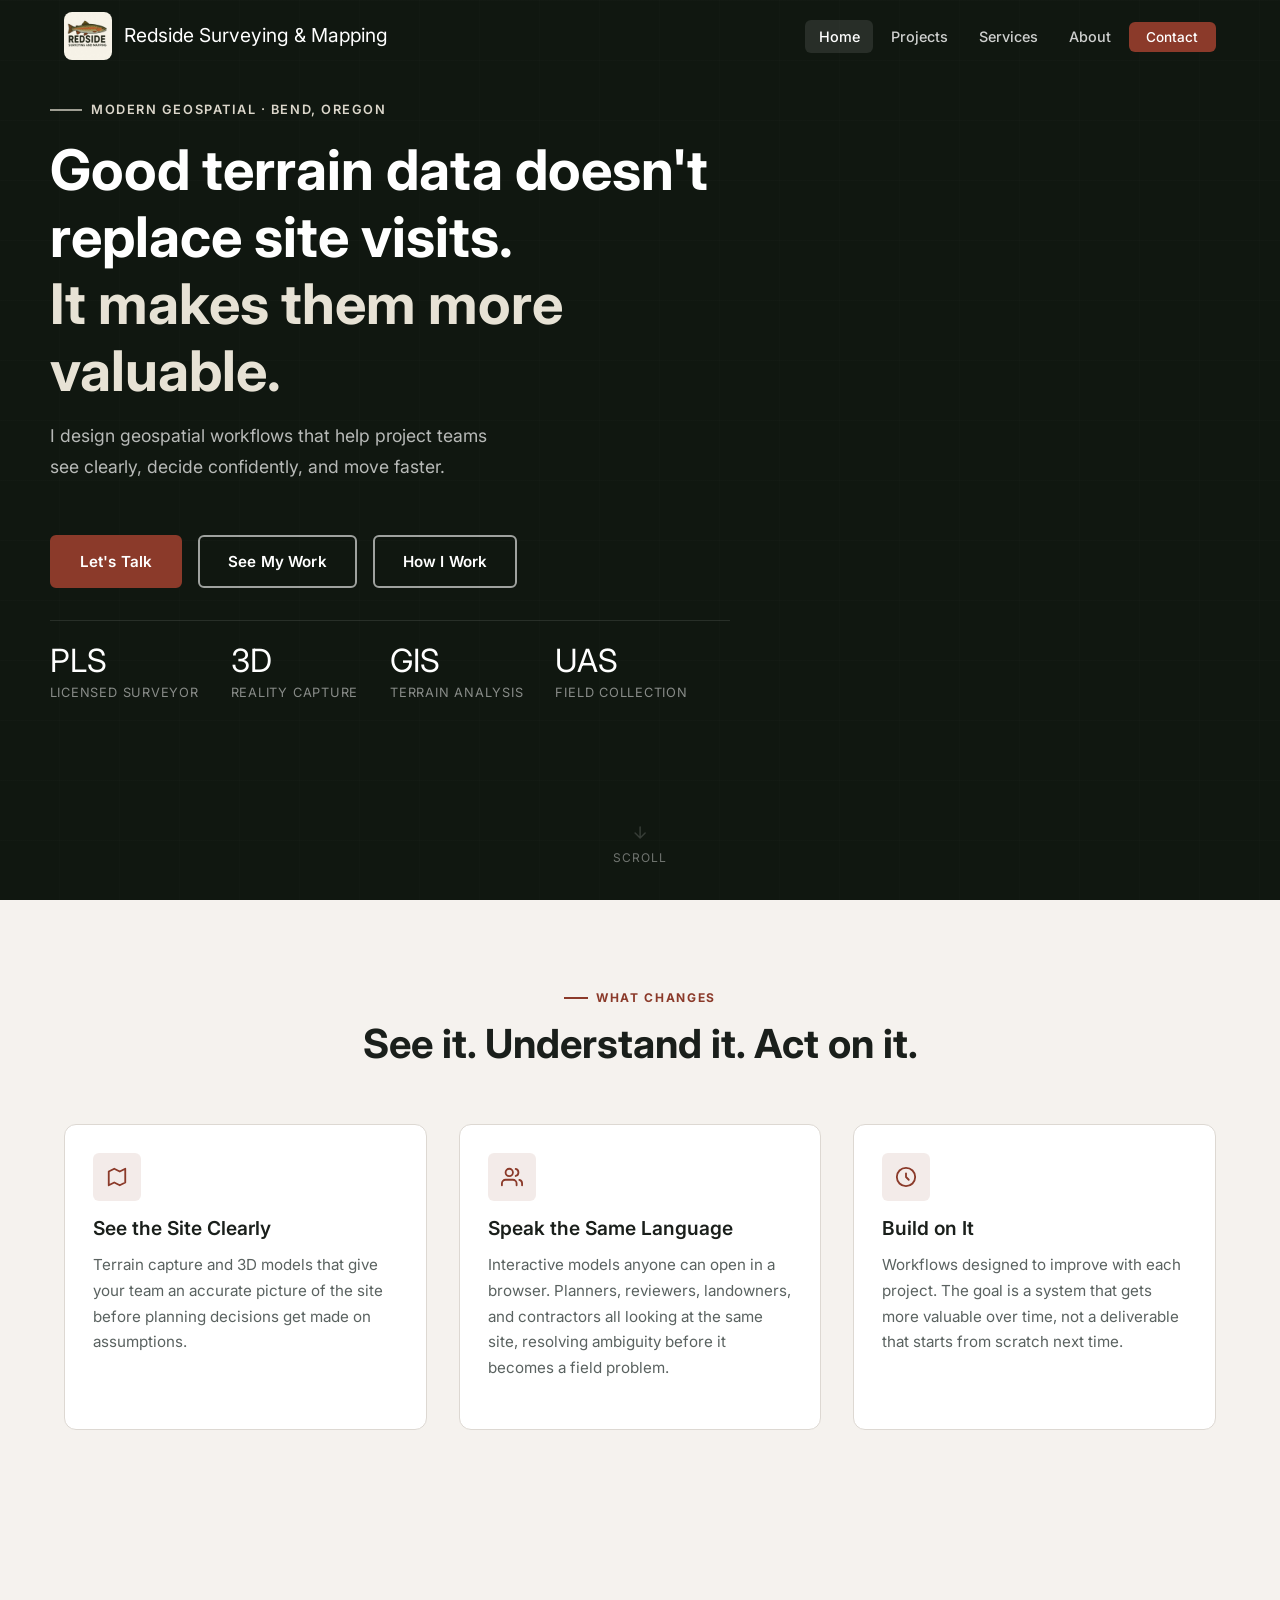
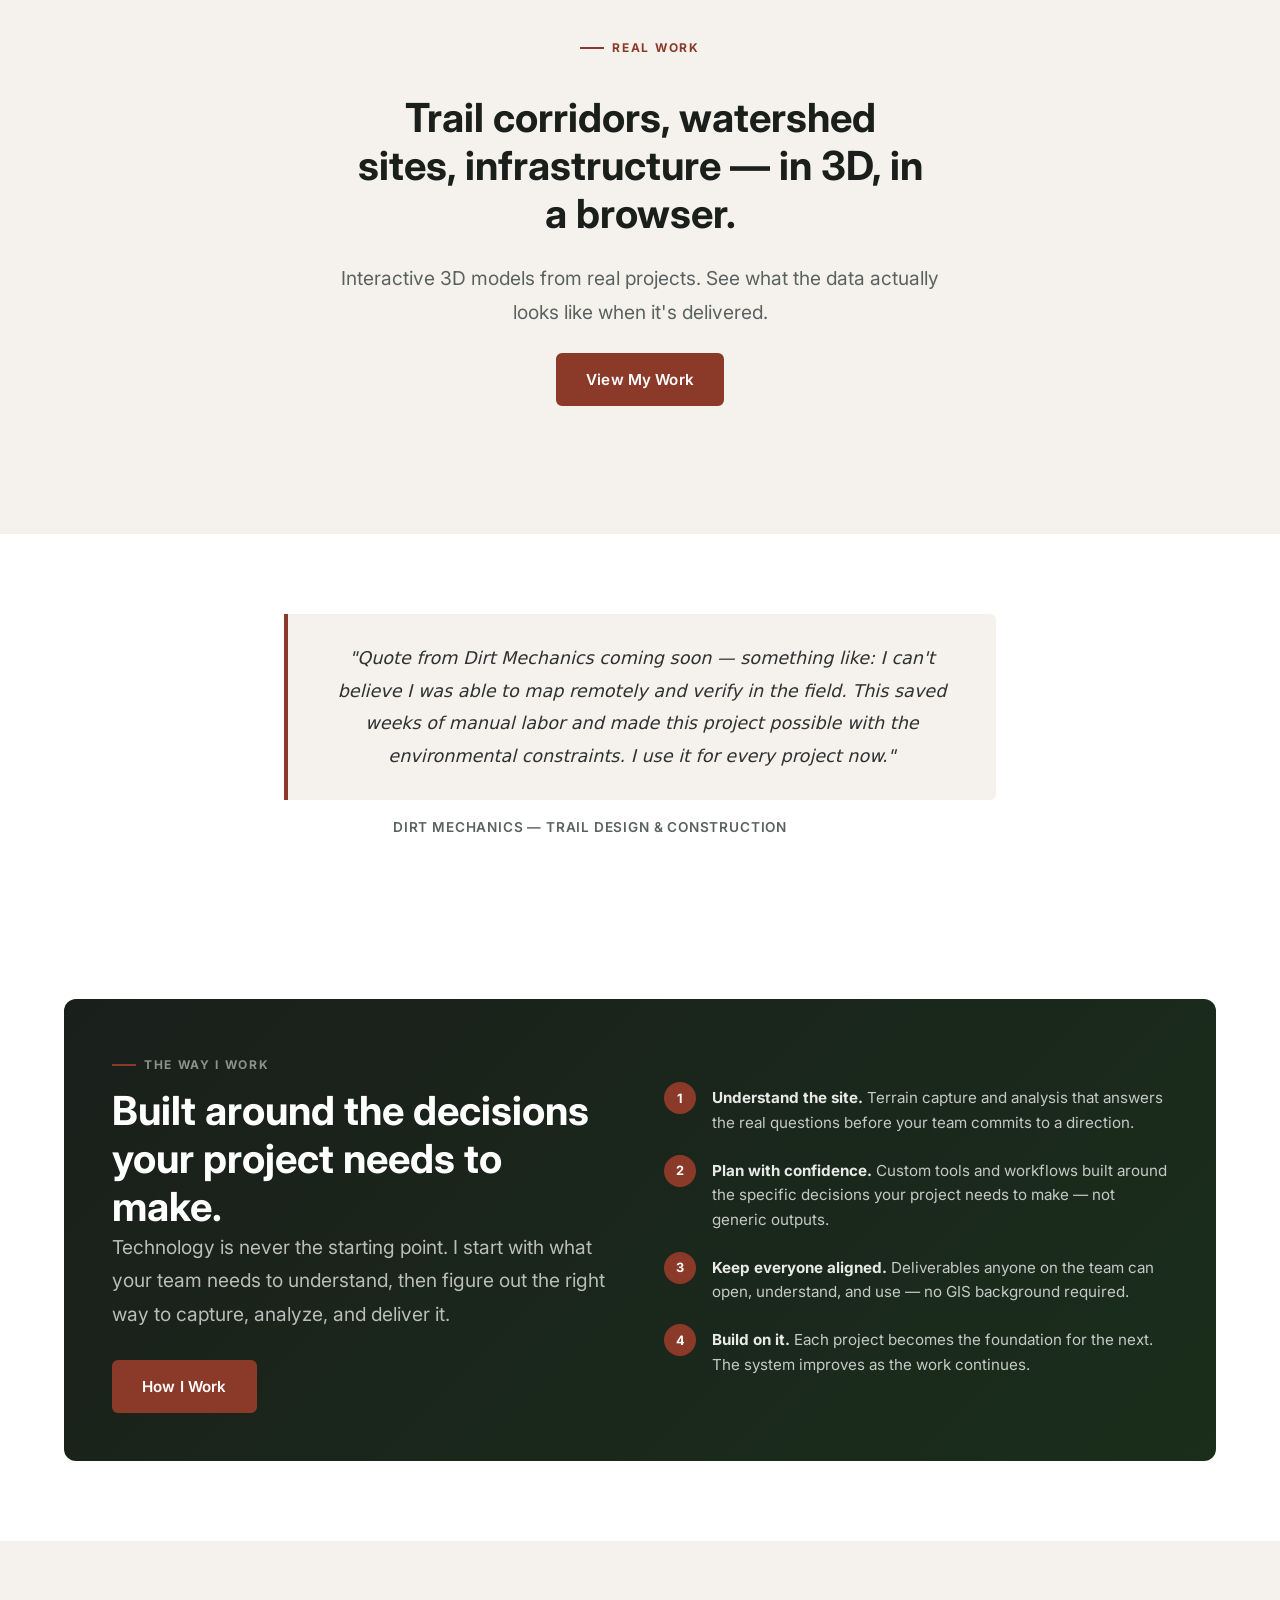
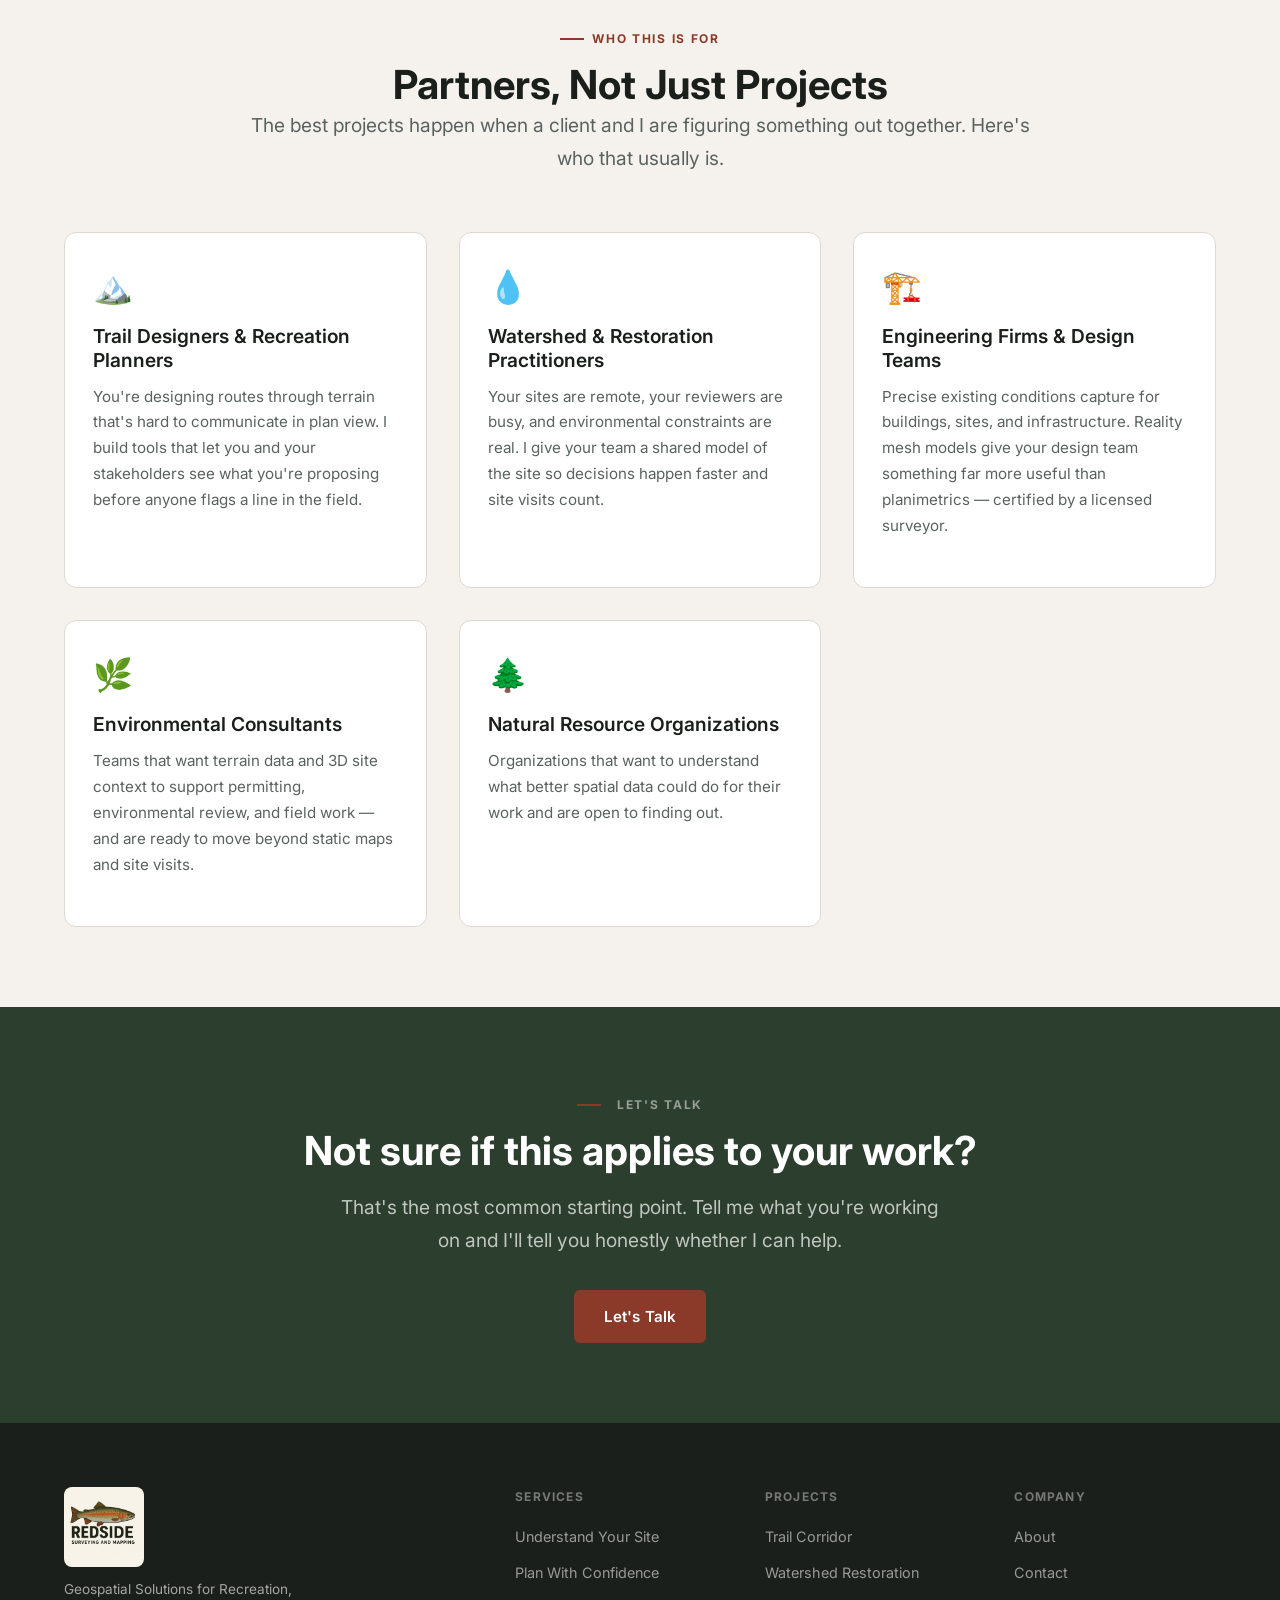
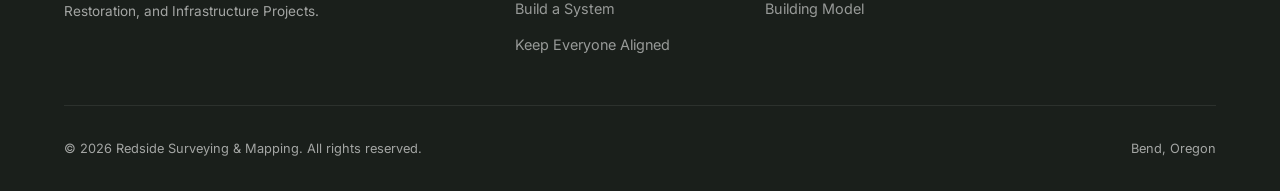
==== commit fa784f2e: "Shorten outcomes section header Co-authored-by: Cursor <cursoragent@cursor.com>" ====
--- a/index.html
+++ b/index.html
@@ -112,7 +112,7 @@
     <div class="container">
       <div class="section-header center fade-in">
         <div class="section-eyebrow">What Changes</div>
-        <h2>Three things that improve when your team can actually see the site.</h2>
+        <h2>See it. Understand it. Act on it.</h2>
       </div>
       <div class="grid-3 fade-in">
         <div class="card">
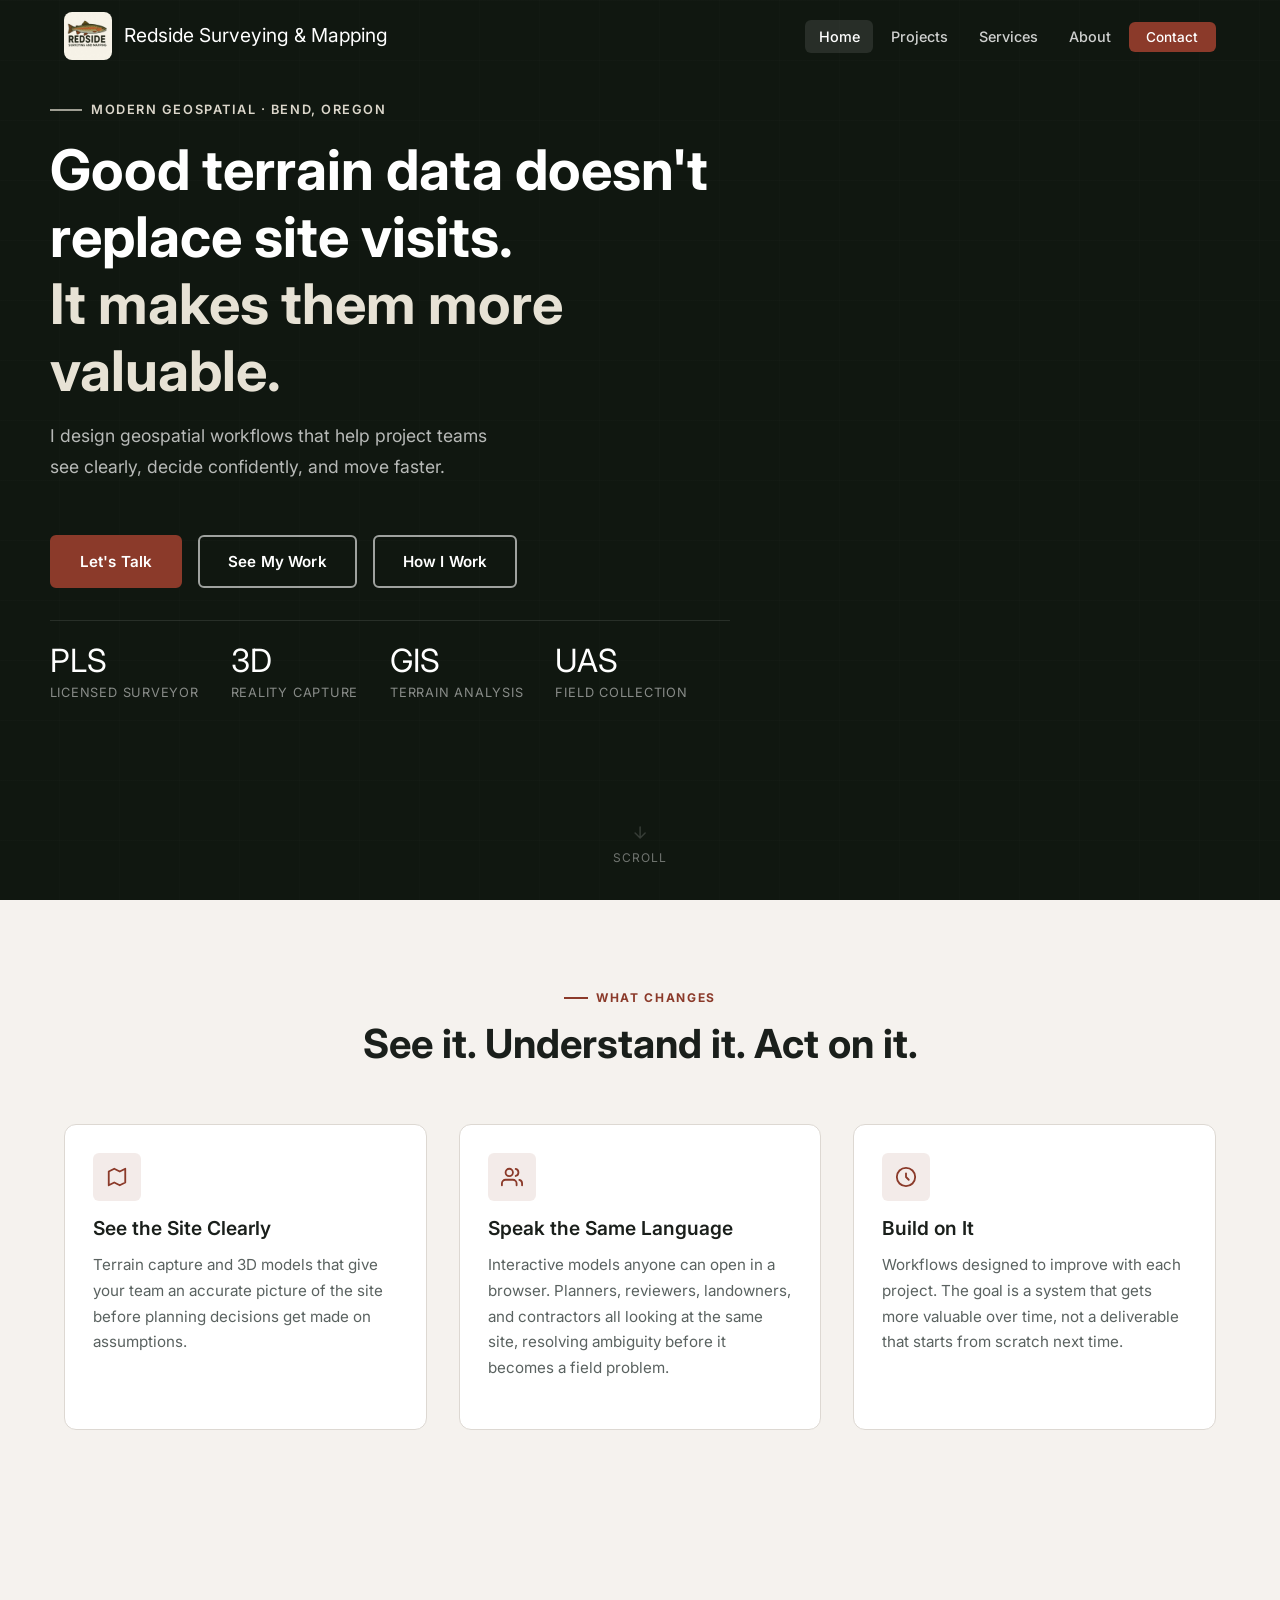
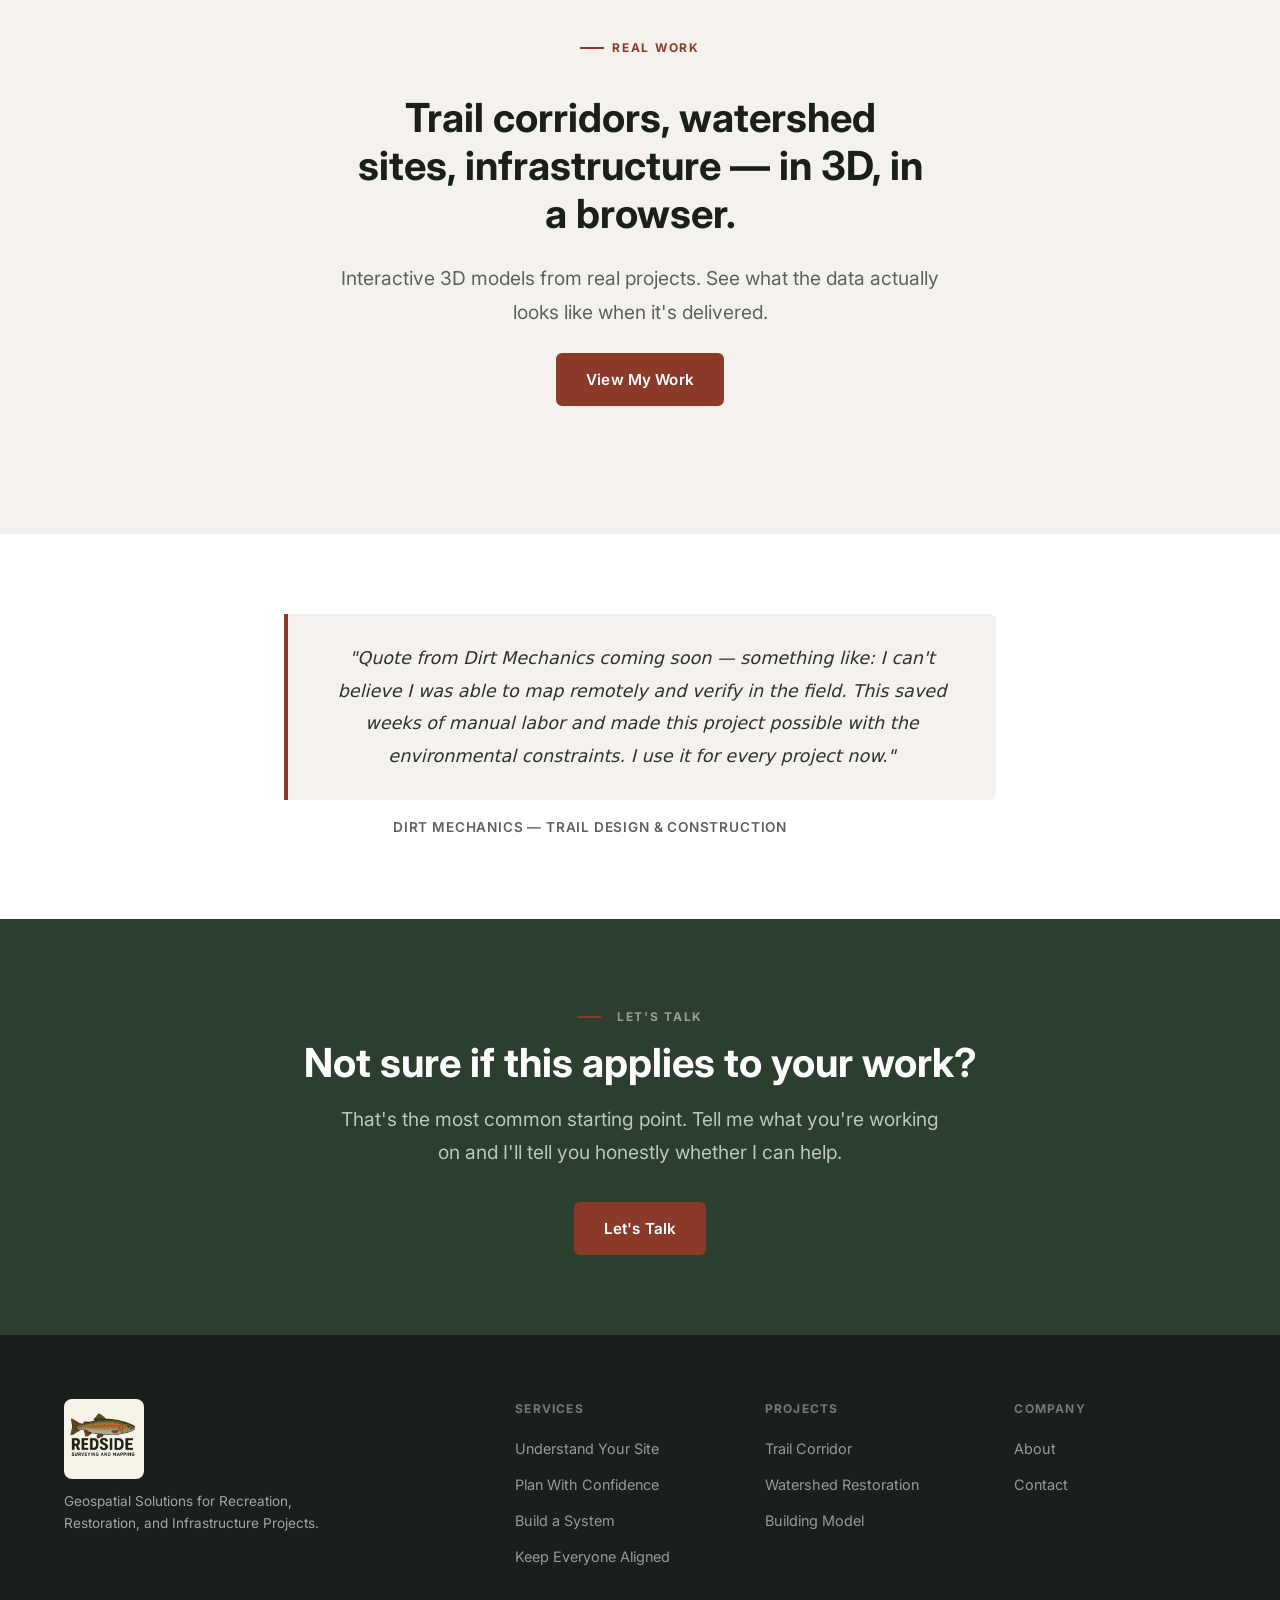
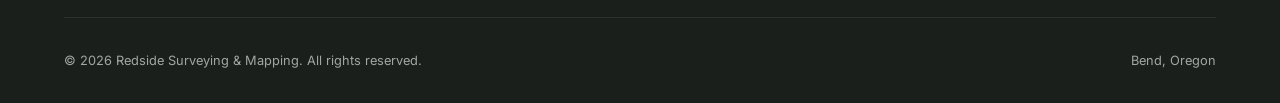
==== commit 650c9a7c: "Trim homepage - remove workflow and audience sections Co-authored-by: Cursor <cursoragent@cursor.com" ====
--- a/index.html
+++ b/index.html
@@ -166,86 +166,6 @@
     </div>
   </section>
 
-  <!-- ===== Custom Workflows / Terrain Intelligence ===== -->
-  <section class="section">
-    <div class="container fade-in">
-      <div class="workflow-highlight">
-        <div>
-          <div class="section-eyebrow" style="color:rgba(255,255,255,.5);">The Way I Work</div>
-          <h2>Built around the decisions your project needs to make.</h2>
-          <p class="lead" style="margin-bottom:1.75rem;">Technology is never the starting point. I start with what your team needs to understand, then figure out the right way to capture, analyze, and deliver it.</p>
-          <a href="services.html" class="btn btn-primary">How I Work</a>
-        </div>
-        <div class="workflow-highlight__steps">
-          <div class="workflow-step">
-            <div class="workflow-step__num">1</div>
-            <p class="workflow-step__text"><strong style="color:rgba(255,255,255,.9);">Understand the site.</strong> Terrain capture and analysis that answers the real questions before your team commits to a direction.</p>
-          </div>
-          <div class="workflow-step">
-            <div class="workflow-step__num">2</div>
-            <p class="workflow-step__text"><strong style="color:rgba(255,255,255,.9);">Plan with confidence.</strong> Custom tools and workflows built around the specific decisions your project needs to make — not generic outputs.</p>
-          </div>
-          <div class="workflow-step">
-            <div class="workflow-step__num">3</div>
-            <p class="workflow-step__text"><strong style="color:rgba(255,255,255,.9);">Keep everyone aligned.</strong> Deliverables anyone on the team can open, understand, and use — no GIS background required.</p>
-          </div>
-          <div class="workflow-step">
-            <div class="workflow-step__num">4</div>
-            <p class="workflow-step__text"><strong style="color:rgba(255,255,255,.9);">Build on it.</strong> Each project becomes the foundation for the next. The system improves as the work continues.</p>
-          </div>
-        </div>
-      </div>
-    </div>
-  </section>
-
-  <!-- ===== Who I Work With ===== -->
-  <section class="section bg-cream">
-    <div class="container">
-      <div class="section-header center fade-in">
-        <div class="section-eyebrow">Who This Is For</div>
-        <h2>Partners, Not Just Projects</h2>
-        <p class="lead" style="margin-inline:auto;">The best projects happen when a client and I are figuring something out together. Here's who that usually is.</p>
-      </div>
-      <div class="grid-3 fade-in">
-        <div class="card">
-          <div class="card__body">
-            <div style="font-size:2rem; margin-bottom:.75rem;">🏔️</div>
-            <h4 class="card__title">Trail Designers &amp; Recreation Planners</h4>
-            <p class="card__text">You're designing routes through terrain that's hard to communicate in plan view. I build tools that let you and your stakeholders see what you're proposing before anyone flags a line in the field.</p>
-          </div>
-        </div>
-        <div class="card">
-          <div class="card__body">
-            <div style="font-size:2rem; margin-bottom:.75rem;">💧</div>
-            <h4 class="card__title">Watershed &amp; Restoration Practitioners</h4>
-            <p class="card__text">Your sites are remote, your reviewers are busy, and environmental constraints are real. I give your team a shared model of the site so decisions happen faster and site visits count.</p>
-          </div>
-        </div>
-        <div class="card">
-          <div class="card__body">
-            <div style="font-size:2rem; margin-bottom:.75rem;">🏗️</div>
-            <h4 class="card__title">Engineering Firms &amp; Design Teams</h4>
-            <p class="card__text">Precise existing conditions capture for buildings, sites, and infrastructure. Reality mesh models give your design team something far more useful than planimetrics — certified by a licensed surveyor.</p>
-          </div>
-        </div>
-        <div class="card">
-          <div class="card__body">
-            <div style="font-size:2rem; margin-bottom:.75rem;">🌿</div>
-            <h4 class="card__title">Environmental Consultants</h4>
-            <p class="card__text">Teams that want terrain data and 3D site context to support permitting, environmental review, and field work — and are ready to move beyond static maps and site visits.</p>
-          </div>
-        </div>
-        <div class="card">
-          <div class="card__body">
-            <div style="font-size:2rem; margin-bottom:.75rem;">🌲</div>
-            <h4 class="card__title">Natural Resource Organizations</h4>
-            <p class="card__text">Organizations that want to understand what better spatial data could do for their work and are open to finding out.</p>
-          </div>
-        </div>
-      </div>
-    </div>
-  </section>
-
   <!-- ===== CTA Banner ===== -->
   <section class="section bg-earth">
     <div class="container text-center fade-in">
